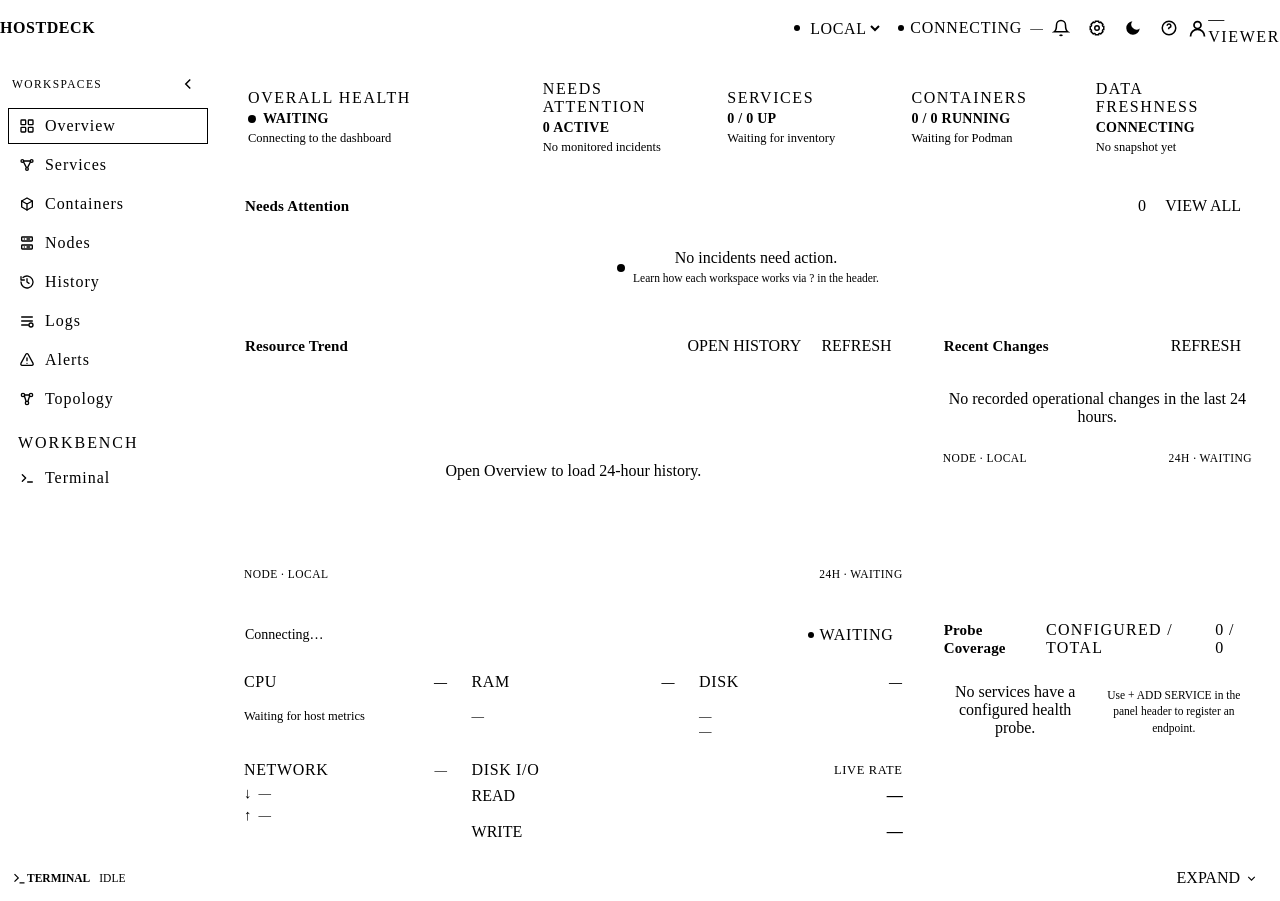
==== static/index.html @ 68402b02 "fix(ui): container state colors, font shorthand, dead BELL button Impeccable critique pass (dual-age" ====
<!doctype html>
<html lang="en">
<head>
  <meta charset="utf-8">
  <meta name="viewport" content="width=device-width, initial-scale=1">
  <meta name="color-scheme" content="light dark">
  <meta name="theme-color" content="#101010">
  <meta name="description" content="Private Tailscale operations console for host metrics, services, containers, and container terminals.">
  <title>HostDeck · Homelab</title>
  <script>
    (() => {
      try {
        const saved = localStorage.getItem("homelab.theme");
        const media = window.matchMedia?.("(prefers-color-scheme: dark)");
        const dark = saved === "dark" || (saved !== "light" && (media?.matches ?? true));
        document.documentElement.classList.add(dark ? "theme-dark" : "theme-light");
        document.querySelector('meta[name="theme-color"]')?.setAttribute("content", dark ? "#101010" : "#f6f5f3");
      } catch { document.documentElement.classList.add("theme-dark"); }
    })();
  </script>
  <link rel="manifest" href="./manifest.webmanifest">
  <link rel="icon" href="./icons/icon-192.svg" type="image/svg+xml">
  <link rel="stylesheet" href="./lib/xterm.css">
  <link rel="stylesheet" href="./css/tokens.css">
  <link rel="stylesheet" href="./css/style.css">
</head>
<body class="viewer">
  <a class="skip-link" href="#dashboard">Skip to dashboard</a>
  <noscript><div class="noscript-banner">This dashboard requires JavaScript.</div></noscript>

  <header class="app-header" role="banner">
    <button id="sidebar-open" class="icon-button sidebar-open" type="button" aria-label="Open workspace navigation" aria-controls="workspace-sidebar" aria-expanded="false" title="Open navigation">
      <svg viewBox="0 0 24 24" fill="none" stroke="currentColor" stroke-width="2" aria-hidden="true"><path d="M4 6h16M4 12h16M4 18h16"/></svg>
    </button>
    <a class="brand" href="./" aria-label="HostDeck home">
      <span class="brand-name">HOSTDECK</span>
    </a>
    <div class="header-status" aria-label="Current dashboard session">
      <span id="demo-badge" class="badge badge-demo" hidden>DEMO</span>
      <label class="node-switcher" title="Select monitoring node">
        <span class="visually-hidden">Monitoring node</span>
        <span class="node-switcher-dot status-dot" aria-hidden="true"></span>
        <select id="node-selector" aria-label="Monitoring node">
          <option value="local">LOCAL</option>
        </select>
      </label>
      <span id="freshness" class="connection-chip" data-state="connecting" aria-label="Metrics stream: connecting">
        <span class="status-dot" aria-hidden="true"></span>
        <span id="freshness-text">CONNECTING</span>
      </span>
      <span id="snapshot-partial" class="connection-chip" data-state="partial" aria-label="Partial metrics snapshot" hidden>PARTIAL</span>
      <span id="header-hostname" class="header-hostname mono" title="Server hostname">—</span>
      <button id="alerts-jump" class="icon-button" type="button" title="Open alert center" aria-label="Open alert center">
        <svg viewBox="0 0 24 24" fill="none" stroke="currentColor" stroke-width="2" aria-hidden="true"><path d="M18 8a6 6 0 0 0-12 0c0 7-3 9-3 9h18s-3-2-3-9"/><path d="M13.73 21a2 2 0 0 1-3.46 0"/></svg>
      </button>
      <button id="nodes-open" class="icon-button admin-only" type="button" title="Manage monitoring nodes" aria-label="Manage monitoring nodes">
        <svg viewBox="0 0 24 24" fill="none" stroke="currentColor" stroke-width="2" aria-hidden="true"><rect x="3" y="4" width="18" height="6" rx="2"/><rect x="3" y="14" width="18" height="6" rx="2"/><path d="M7 7h.01M7 17h.01M11 7h7M11 17h7"/></svg>
      </button>
      <button id="settings-open" class="icon-button" type="button" title="Dashboard settings" aria-label="Open dashboard settings">
        <svg viewBox="0 0 24 24" fill="none" stroke="currentColor" stroke-width="2" aria-hidden="true"><circle cx="12" cy="12" r="3"/><path d="M19.4 15a1.7 1.7 0 0 0 .34 1.88l.06.06-2.83 2.83-.06-.06a1.7 1.7 0 0 0-1.88-.34 1.7 1.7 0 0 0-1.03 1.56V21h-4v-.08a1.7 1.7 0 0 0-1.03-1.56 1.7 1.7 0 0 0-1.88.34l-.06.06-2.83-2.83.06-.06A1.7 1.7 0 0 0 4.6 15 1.7 1.7 0 0 0 3.08 14H3v-4h.08A1.7 1.7 0 0 0 4.6 9a1.7 1.7 0 0 0-.34-1.88l-.06-.06 2.83-2.83.06.06A1.7 1.7 0 0 0 8.97 4.6 1.7 1.7 0 0 0 10 3.08V3h4v.08a1.7 1.7 0 0 0 1.03 1.56 1.7 1.7 0 0 0 1.88-.34l.06-.06 2.83 2.83-.06.06A1.7 1.7 0 0 0 19.4 9 1.7 1.7 0 0 0 20.92 10H21v4h-.08A1.7 1.7 0 0 0 19.4 15Z"/></svg>
      </button>
      <button id="theme-toggle" class="icon-button" type="button" title="Switch to light theme" aria-label="Switch to light theme" aria-pressed="false">
        <svg class="theme-icon theme-icon-sun" viewBox="0 0 24 24" fill="none" stroke="currentColor" stroke-width="2" stroke-linecap="round" aria-hidden="true"><circle cx="12" cy="12" r="4"/><path d="M12 2v2M12 20v2M4.93 4.93l1.41 1.41M17.66 17.66l1.41 1.41M2 12h2M20 12h2M6.34 17.66l-1.41 1.41M19.07 4.93l-1.41 1.41"/></svg>
        <svg class="theme-icon theme-icon-moon" viewBox="0 0 24 24" fill="currentColor" aria-hidden="true"><path d="M21 12.8A9 9 0 1 1 11.2 3 7 7 0 0 0 21 12.8Z"/></svg>
      </button>
      <button id="help-open" class="icon-button" type="button" title="How to use HostDeck" aria-label="How to use HostDeck" aria-haspopup="dialog" aria-controls="help-dialog">
        <svg viewBox="0 0 24 24" fill="none" stroke="currentColor" stroke-width="2" aria-hidden="true"><circle cx="12" cy="12" r="9"/><path d="M9.5 9a2.5 2.5 0 1 1 3.4 2.4c-.6.25-1.4.6-1.4 1.6v.5"/><path d="M12 17h.01"/></svg>
      </button>
      <div id="session-identity" class="user-chip" role="group" aria-label="Authenticated Tailscale user" title="Authenticated Tailscale user">
        <svg viewBox="0 0 24 24" fill="none" stroke="currentColor" stroke-width="2" aria-hidden="true"><circle cx="12" cy="8" r="4"/><path d="M4 21a8 8 0 0 1 16 0"/></svg>
        <span class="user-copy"><span id="session-user">—</span><span id="session-role">VIEWER</span></span>
      </div>
    </div>
  </header>

  <div id="offline-banner" class="offline-banner" hidden>
    <span class="pulse-dot" aria-hidden="true"></span>
    <span id="offline-message">Reconnecting to the metrics stream…</span>
  </div>

  <div class="app-shell">
    <div id="sidebar-backdrop" class="sidebar-backdrop" aria-hidden="true" hidden></div>
    <aside id="workspace-sidebar" class="workspace-sidebar" aria-label="Dashboard workspaces" aria-hidden="true" inert>
      <div class="sidebar-brand-row">
        <span class="sidebar-title mono">WORKSPACES</span>
        <button id="sidebar-collapse" class="sidebar-collapse" type="button" aria-label="Collapse sidebar" aria-pressed="false" title="Collapse sidebar">
          <svg viewBox="0 0 24 24" fill="none" stroke="currentColor" stroke-width="2" aria-hidden="true"><path d="m15 18-6-6 6-6"/></svg>
          <span class="visually-hidden">Collapse sidebar</span>
        </button>
      </div>
      <nav class="workspace-nav" aria-label="Primary navigation">
        <button class="workspace-nav-item is-active" type="button" data-workspace="overview" aria-current="page" aria-label="Overview workspace" title="Overview">
          <svg viewBox="0 0 24 24" fill="none" stroke="currentColor" stroke-width="2" stroke-linecap="round" stroke-linejoin="round" aria-hidden="true"><rect x="3" y="3" width="7" height="7" rx="1"/><rect x="14" y="3" width="7" height="7" rx="1"/><rect x="3" y="14" width="7" height="7" rx="1"/><rect x="14" y="14" width="7" height="7" rx="1"/></svg><span class="sidebar-label">Overview</span>
        </button>
        <button class="workspace-nav-item" type="button" data-workspace="services" aria-current="false" aria-label="Services workspace" title="Services">
          <svg viewBox="0 0 24 24" fill="none" stroke="currentColor" stroke-width="2" stroke-linecap="round" stroke-linejoin="round" aria-hidden="true"><circle cx="5" cy="6" r="2"/><circle cx="19" cy="6" r="2"/><circle cx="12" cy="18" r="2"/><path d="m6.7 7.1 4.1 8.1M17.3 7.1l-4.1 8.1M7 6h10"/></svg><span class="sidebar-label">Services</span>
        </button>
        <button class="workspace-nav-item" type="button" data-workspace="containers" aria-current="false" aria-label="Containers workspace" title="Containers">
          <svg viewBox="0 0 24 24" fill="none" stroke="currentColor" stroke-width="2" stroke-linecap="round" stroke-linejoin="round" aria-hidden="true"><path d="m12 3 8 4.5v9L12 21l-8-4.5v-9L12 3Z"/><path d="m4 7.5 8 4.5 8-4.5M12 12v9"/></svg><span class="sidebar-label">Containers</span>
        </button>
        <button class="workspace-nav-item" type="button" data-workspace="nodes" aria-current="false" aria-label="Nodes workspace" title="Nodes">
          <svg viewBox="0 0 24 24" fill="none" stroke="currentColor" stroke-width="2" stroke-linecap="round" stroke-linejoin="round" aria-hidden="true"><rect x="4" y="3" width="16" height="6" rx="1"/><rect x="4" y="15" width="16" height="6" rx="1"/><path d="M8 6h.01M8 18h.01M12 6h4M12 18h4"/></svg><span class="sidebar-label">Nodes</span>
        </button>
        <button class="workspace-nav-item" type="button" data-workspace="history" aria-current="false" aria-label="History workspace" title="History">
          <svg viewBox="0 0 24 24" fill="none" stroke="currentColor" stroke-width="2" stroke-linecap="round" stroke-linejoin="round" aria-hidden="true"><path d="M3 12a9 9 0 1 0 3-6.7"/><path d="M3 4v5h5M12 7v5l3 2"/></svg><span class="sidebar-label">History</span>
        </button>
        <button class="workspace-nav-item" type="button" data-workspace="logs" aria-current="false" aria-label="Logs workspace" title="Logs">
          <svg viewBox="0 0 24 24" fill="none" stroke="currentColor" stroke-width="2" stroke-linecap="round" stroke-linejoin="round" aria-hidden="true"><path d="M4 6h16M4 12h16M4 18h10"/><circle cx="18" cy="18" r="3"/></svg><span class="sidebar-label">Logs</span>
        </button>
        <button class="workspace-nav-item" type="button" data-workspace="alerts" aria-current="false" aria-label="Alerts workspace" title="Alerts">
          <svg viewBox="0 0 24 24" fill="none" stroke="currentColor" stroke-width="2" stroke-linecap="round" stroke-linejoin="round" aria-hidden="true"><path d="M10.3 3.4 2.9 17a2 2 0 0 0 1.8 3h14.6a2 2 0 0 0 1.8-3L13.7 3.4a2 2 0 0 0-3.4 0Z"/><path d="M12 9v4M12 17h.01"/></svg><span class="sidebar-label">Alerts</span>
        </button>
        <button class="workspace-nav-item" type="button" data-workspace="topology" aria-current="false" aria-label="Service topology workspace" title="Topology">
          <svg viewBox="0 0 24 24" fill="none" stroke="currentColor" stroke-width="2" stroke-linecap="round" stroke-linejoin="round" aria-hidden="true"><circle cx="6" cy="6" r="2.5"/><circle cx="18" cy="6" r="2.5"/><circle cx="12" cy="18" r="2.5"/><path d="m8.1 7.4 2.5 8M15.9 7.4l-2.5 8M8.5 6h7"/></svg><span class="sidebar-label">Topology</span>
        </button>
        <p class="sidebar-group-label">WORKBENCH</p>
        <button class="workspace-nav-item" type="button" data-sidebar-action="terminal" aria-label="Open terminal workbench" title="Terminal">
          <svg viewBox="0 0 24 24" fill="none" stroke="currentColor" stroke-width="2" stroke-linecap="round" stroke-linejoin="round" aria-hidden="true"><polyline points="5 7 10 12 5 17"/><line x1="13" y1="18" x2="20" y2="18"/></svg><span class="sidebar-label">Terminal</span>
        </button>
      </nav>
    </aside>
    <main id="dashboard" class="dashboard-grid" tabindex="-1">
      <section id="workspace-overview" class="dashboard-workspace workspace-overview" data-workspace-panel="overview" aria-labelledby="overview-title">
      <section id="health-overview" class="panel health-overview" aria-labelledby="overview-title" data-workspace-focus tabindex="-1">
        <h1 id="overview-title" class="visually-hidden" tabindex="-1">HostDeck health overview</h1>
        <div class="health-cell health-cell-primary">
          <span class="health-label">OVERALL HEALTH</span>
          <strong id="overview-health" class="health-value" data-state="waiting"><span class="status-dot" aria-hidden="true"></span>WAITING</strong>
          <span id="overview-health-detail" class="health-detail">Connecting to the dashboard</span>
        </div>
        <button id="overview-attention-kpi" class="health-cell health-cell-action" type="button" aria-label="Open active alerts">
          <span class="health-label">NEEDS ATTENTION</span>
          <strong id="overview-attention-total" class="health-value mono">0 ACTIVE</strong>
          <span id="overview-attention-detail" class="health-detail">No monitored incidents</span>
        </button>
        <button id="overview-services-kpi" class="health-cell health-cell-action" type="button" aria-label="Open services inventory">
          <span class="health-label">SERVICES</span>
          <strong id="overview-services" class="health-value mono">0 / 0 UP</strong>
          <span id="overview-services-detail" class="health-detail">Waiting for inventory</span>
        </button>
        <button id="overview-containers-kpi" class="health-cell health-cell-action" type="button" aria-label="Open containers inventory">
          <span class="health-label">CONTAINERS</span>
          <strong id="overview-containers" class="health-value mono">0 / 0 RUNNING</strong>
          <span id="overview-containers-detail" class="health-detail">Waiting for Podman</span>
        </button>
        <div class="health-cell">
          <span class="health-label">DATA FRESHNESS</span>
          <strong id="overview-connection" class="health-value mono" data-state="connecting">CONNECTING</strong>
          <span id="overview-updated" class="health-detail mono">No snapshot yet</span>
        </div>
      </section>

      <div class="overview-layout" aria-label="Overview widgets">
        <section id="overview-attention" class="panel overview-widget overview-attention" data-widget-size="full" data-overview-widget="overview-attention" aria-labelledby="overview-attention-title">
          <header class="panel-header compact">
            <div>
              <h2 id="overview-attention-title">Needs Attention</h2>
            </div>
            <div class="panel-actions">
              <span id="overview-attention-count" class="count-badge mono">0</span>
              <button id="overview-alerts-open" class="text-button" type="button">VIEW ALL</button>
            </div>
          </header>
          <div id="overview-attention-list" class="overview-action-list" aria-label="Items requiring attention"></div>
          <div id="overview-attention-empty" class="overview-empty-state">
            <span class="status-dot" aria-hidden="true"></span>
            <span>No incidents need action.<span class="empty-hint">Learn how each workspace works via ? in the header.</span></span>
          </div>
        </section>

        <section id="overview-trend" class="panel overview-widget overview-trend" data-widget-size="medium" data-overview-widget="overview-trend" aria-labelledby="overview-trend-title">
          <header class="panel-header compact">
            <div>
              <h2 id="overview-trend-title">Resource Trend</h2>
            </div>
            <div class="panel-actions">
              <button id="overview-trend-open" class="text-button" type="button">OPEN HISTORY</button>
              <button id="overview-trend-refresh" class="text-button" type="button">REFRESH</button>
            </div>
          </header>
          <div id="overview-trend-chart-wrap" class="overview-trend-chart-wrap" aria-busy="false">
            <canvas id="overview-trend-chart" width="640" height="190" aria-label="24-hour CPU, memory, and disk utilization trend"></canvas>
            <div id="overview-trend-status" class="overview-trend-status" role="status">Open Overview to load 24-hour history.</div>
          </div>
          <footer class="overview-trend-footer mono">
            <span id="overview-trend-node">NODE · LOCAL</span>
            <span id="overview-trend-resolution">24H · WAITING</span>
          </footer>
        </section>

        <section id="overview-recent-changes" class="panel overview-widget overview-recent-changes" data-widget-size="small" data-overview-widget="overview-recent-changes" aria-labelledby="overview-recent-changes-title">
          <header class="panel-header compact">
            <div>
              <h2 id="overview-recent-changes-title">Recent Changes</h2>
            </div>
            <div class="panel-actions">
              <button id="overview-recent-changes-refresh" class="text-button" type="button">REFRESH</button>
            </div>
          </header>
          <div id="overview-recent-changes-list" class="overview-action-list" aria-label="Recent operational changes"></div>
          <div id="overview-recent-changes-empty" class="overview-empty-state">No recorded operational changes in the last 24 hours.</div>
          <footer class="overview-trend-footer mono">
            <span id="overview-recent-changes-node">NODE · LOCAL</span>
            <span id="overview-recent-changes-status" role="status" aria-live="polite" aria-atomic="true">24H · WAITING</span>
          </footer>
        </section>
        <section id="system-card" class="panel overview-widget system-panel" data-widget-size="medium" data-overview-widget="system-card" aria-labelledby="system-title system-hostname" aria-busy="true">
          <header class="panel-header">
            <div>
              <h2 id="system-title" class="visually-hidden">System health and metrics</h2>
              <div id="system-hostname" class="node-name mono">Connecting…</div>
            </div>
            <div class="panel-actions">
              <span id="system-status" class="badge badge-muted"><span class="status-dot" aria-hidden="true"></span>WAITING</span>
            </div>
          </header>

          <div class="metric-block">
            <div class="metric-heading"><span>CPU</span><strong id="cpu-percent" class="mono">—</strong></div>
            <div id="cpu-progress" class="progress" role="progressbar" aria-label="CPU usage" aria-valuemin="0" aria-valuemax="100" aria-valuenow="0"><span class="progress-fill"></span></div>
            <div id="cpu-detail" class="metric-detail mono">Waiting for host metrics</div>
            <canvas id="cpu-chart" class="sparkline" width="240" height="36" aria-label="CPU usage history"></canvas>
          </div>

          <div class="metric-block">
            <div class="metric-heading"><span>RAM</span><strong id="ram-percent" class="mono">—</strong></div>
            <div id="ram-progress" class="progress" role="progressbar" aria-label="Memory usage" aria-valuemin="0" aria-valuemax="100" aria-valuenow="0"><span class="progress-fill"></span></div>
            <div id="ram-detail" class="metric-detail mono">—</div>
            <canvas id="ram-chart" class="sparkline" width="240" height="36" aria-label="Memory usage history"></canvas>
          </div>

          <div class="metric-block">
            <div class="metric-heading"><span>DISK</span><strong id="disk-percent" class="mono">—</strong></div>
            <div id="disk-progress" class="progress" role="progressbar" aria-label="Root disk usage" aria-valuemin="0" aria-valuemax="100" aria-valuenow="0"><span class="progress-fill"></span></div>
            <div id="disk-detail" class="metric-detail mono">—</div>
            <div id="disk-device" class="metric-caption mono">—</div>
            <div id="disk-warning" class="warning-text" hidden>Low disk space!</div>
          </div>

          <div class="network-block">
            <div class="metric-heading"><span>NETWORK</span><span id="network-interface" class="metric-caption mono">—</span></div>
            <div class="network-values mono">
              <span><b class="arrow arrow-down">↓</b><span id="network-down">—</span></span>
              <span><b class="arrow arrow-up">↑</b><span id="network-up">—</span></span>
            </div>
          </div>

          <div class="disk-io-block">
            <div class="metric-heading"><span>DISK I/O</span><span class="metric-caption mono">LIVE RATE</span></div>
            <div class="io-row">
              <div><span>READ</span><strong id="io-read" class="mono">—</strong></div>
              <div id="io-read-progress" class="progress progress-thin" role="progressbar" aria-label="Disk read activity" aria-valuemin="0" aria-valuemax="100" aria-valuenow="0"><span class="progress-fill"></span></div>
            </div>
            <div class="io-row">
              <div><span>WRITE</span><strong id="io-write" class="mono">—</strong></div>
              <div id="io-write-progress" class="progress progress-thin progress-yellow" role="progressbar" aria-label="Disk write activity" aria-valuemin="0" aria-valuemax="100" aria-valuenow="0"><span class="progress-fill"></span></div>
            </div>
          </div>

          <footer class="system-footer mono">
            <div><span>UPTIME</span><strong id="uptime">—</strong></div>
            <div><span>PROCS</span><strong id="processes">—</strong></div>
            <div><span>LOAD</span><strong id="load-average">—</strong></div>
          </footer>
        </section>

        <section id="overview-service-pulse" class="panel overview-widget overview-service-pulse" data-widget-size="small" data-overview-widget="overview-service-pulse" aria-labelledby="overview-service-pulse-title">
          <header class="panel-header compact">
            <div>
              <h2 id="overview-service-pulse-title">Probe Coverage</h2>
            </div>
            <div class="panel-actions">
              <span class="panel-context mono">CONFIGURED / TOTAL</span>
              <span id="overview-service-pulse-count" class="count-badge mono">0 / 0</span>
            </div>
          </header>
          <div id="overview-service-pulse-list" class="overview-action-list"></div>
          <div id="overview-service-pulse-empty" class="overview-empty-state">No services have a configured health probe.<span class="empty-hint">Use + ADD SERVICE in the panel header to register an endpoint.</span></div>
        </section>

        <section id="overview-quick-launchpad" class="panel overview-widget overview-content-widget overview-quick-launchpad" data-widget-size="full" data-overview-widget="overview-quick-launchpad" aria-labelledby="overview-quick-launchpad-title" hidden>
          <header class="panel-header compact"><div><span class="panel-context mono">SHORTCUTS</span><h2 id="overview-quick-launchpad-title">Quick Launchpad</h2></div><div class="panel-actions"><span id="overview-launchpad-count" class="count-badge mono">0</span></div></header>
          <div id="overview-launchpad-list" class="launchpad-list" aria-label="Saved dashboard bookmarks"></div>
          <div id="overview-launchpad-empty" class="overview-empty-state">No launchpad links configured.</div>
        </section>

        <section id="overview-service-groups" class="panel overview-widget overview-content-widget overview-service-groups" data-widget-size="medium" data-overview-widget="overview-service-groups" aria-labelledby="overview-service-groups-title" hidden>
          <header class="panel-header compact"><div><span class="panel-context mono">INVENTORY</span><h2 id="overview-service-groups-title">Service Groups</h2></div><span id="overview-service-groups-count" class="count-badge mono">0</span></header>
          <div id="overview-service-groups-list" class="service-groups-list"></div>
          <div id="overview-service-groups-empty" class="overview-empty-state">No service groups available.</div>
        </section>

        <section id="overview-top-containers" class="panel overview-widget overview-content-widget overview-top-containers" data-widget-size="medium" data-overview-widget="overview-top-containers" aria-labelledby="overview-top-containers-title" hidden>
          <header class="panel-header compact"><div><span class="panel-context mono">RUNTIME</span><h2 id="overview-top-containers-title">Top Containers</h2></div><div id="overview-top-containers-sort" class="segmented-control" role="group" aria-label="Container ranking"><button type="button" data-container-rank="cpu" aria-pressed="true">CPU</button><button type="button" data-container-rank="ram" aria-pressed="false">RAM</button><button type="button" data-container-rank="issues" aria-pressed="false">ISSUES</button></div></header>
          <div id="overview-top-containers-list" class="top-containers-list"></div>
          <div id="overview-top-containers-empty" class="overview-empty-state">No containers reported.<span class="empty-hint">The node agent on the host reports them automatically; check that it is running.</span></div>
        </section>

        <section id="overview-storage-pools" class="panel overview-widget overview-content-widget overview-storage-pools" data-widget-size="small" data-overview-widget="overview-storage-pools" aria-labelledby="overview-storage-pools-title" hidden>
          <header class="panel-header compact"><div><span class="panel-context mono">CAPACITY</span><h2 id="overview-storage-pools-title">Storage Pools</h2></div><span id="overview-storage-smart-status" class="panel-context mono" role="status" aria-live="polite">SMART UNAVAILABLE</span></header>
          <div id="overview-storage-pools-list" class="storage-pools-list"></div>
          <div id="overview-storage-pools-empty" class="overview-empty-state">No disk data in the latest snapshot.</div>
        </section>

        <section id="overview-operator-notes" class="panel overview-widget overview-content-widget overview-operator-notes" data-widget-size="small" data-overview-widget="overview-operator-notes" aria-labelledby="overview-operator-notes-title" hidden>
          <header class="panel-header compact"><div><span class="panel-context mono">HANDOFF</span><h2 id="overview-operator-notes-title">Operator Notes</h2></div><span id="overview-note-status" class="panel-context mono" role="status" aria-live="polite">NOT LOADED</span></header>
          <label class="operator-note-field"><span class="visually-hidden">Shared operator note</span><textarea id="overview-operator-note-input" maxlength="4096" rows="5" placeholder="No note recorded."></textarea></label>
          <footer class="overview-trend-footer mono"><span id="overview-note-updated">SHARED NOTE</span><span id="overview-note-permission">READ ONLY</span></footer>
        </section>
      </div>
      </section>

      <section id="workspace-history" class="dashboard-workspace workspace-history" data-workspace-panel="history" aria-labelledby="history-title" hidden>
      <section id="history-panel" class="panel history-panel" aria-labelledby="history-title">
        <header class="panel-header compact">
          <div class="title-with-icon">
            <svg viewBox="0 0 24 24" fill="none" stroke="currentColor" stroke-width="2" aria-hidden="true"><path d="M3 3v18h18"/><path d="m7 15 4-4 3 3 5-7"/></svg>
            <div><h2 id="history-title" tabindex="-1">System History</h2></div>
          </div>
          <div class="history-toolbar">
            <div class="history-kind-controls" role="group" aria-label="History resource type">
              <button class="range-button is-active" type="button" data-history-kind="system" aria-pressed="true">SYSTEM</button>
              <button class="range-button" type="button" data-history-kind="container" aria-pressed="false">CONTAINER</button>
              <button class="range-button" type="button" data-history-kind="service" aria-pressed="false">SERVICE</button>
            </div>
            <label id="history-resource-picker" class="history-resource-picker" hidden>
              <span class="visually-hidden">History resource</span>
              <select id="history-resource" aria-label="History resource"></select>
            </label>
            <div class="history-controls" role="group" aria-label="History range">
              <button class="range-button" type="button" data-history-range="1h">1H</button>
              <button class="range-button" type="button" data-history-range="6h">6H</button>
              <button class="range-button is-active" type="button" data-history-range="24h" aria-pressed="true">24H</button>
              <button class="range-button" type="button" data-history-range="7d">7D</button>
              <button class="range-button" type="button" data-history-range="30d">30D</button>
              <button class="range-button" type="button" data-history-range="90d">90D</button>
            </div>
            <button id="history-export" class="text-button" type="button" disabled>EXPORT CSV</button>
          </div>
        </header>
        <div class="history-body">
          <div id="history-chart-wrap" class="history-chart-wrap" aria-busy="true">
            <canvas id="history-chart" width="1200" height="180" aria-label="Historical resource utilization"></canvas>
            <div id="history-empty" class="history-overlay" role="status">Loading metric history…</div>
          </div>
          <footer class="history-footer mono">
            <span id="history-node">NODE · LOCAL</span>
            <span id="history-resource-summary">RESOURCE · SYSTEM</span>
            <span id="history-resolution">RESOLUTION · AUTO</span>
            <span id="history-quota" class="history-quota">STORAGE · CHECKING</span>
            <button id="history-refresh" class="text-button" type="button">REFRESH</button>
          </footer>
          <section id="history-timeline" class="history-timeline" aria-labelledby="history-timeline-title">
            <header><h3 id="history-timeline-title">Operations Timeline</h3><span id="history-timeline-context" class="panel-context mono">24H</span></header>
            <div id="history-event-markers" class="history-event-markers" aria-label="Timeline change markers"></div>
            <div id="history-events-list" class="timeline-list" aria-live="polite"></div>
            <form id="operations-event-form" class="operations-event-form admin-only" autocomplete="off">
              <label><span>CHANGE</span><select name="type"><option value="deploy">DEPLOY</option><option value="maintenance">MAINTENANCE</option><option value="note">NOTE</option></select></label>
              <label><span>TITLE</span><input name="title" maxlength="180" required placeholder="e.g. Updated Immich"></label>
              <label><span>SUMMARY <small>(optional)</small></span><input name="summary" maxlength="600" placeholder="What changed and why?"></label>
              <button class="text-button" type="submit">RECORD CHANGE</button>
            </form>
          </section>
        </div>
      </section>
      </section>

      <section id="workspace-logs" class="dashboard-workspace workspace-logs" data-workspace-panel="logs" aria-labelledby="logs-title" hidden>
        <section id="logs-panel" class="panel logs-panel" aria-labelledby="logs-title" aria-busy="false" data-workspace-focus tabindex="-1">
          <header class="panel-header compact">
            <div>
              <span class="eyebrow mono">LOCAL RETAINED LOGS</span>
              <h2 id="logs-title" tabindex="-1">Logs</h2>
            </div>
            <div class="panel-actions"><span id="logs-status" class="badge badge-muted" data-state="muted">CHECKING</span></div>
          </header>
          <div class="logs-toolbar">
            <div class="history-controls" role="group" aria-label="Logs range">
              <button class="range-button" type="button" data-logs-range="15m" aria-pressed="false">15M</button>
              <button class="range-button is-active" type="button" data-logs-range="1h" aria-pressed="true">1H</button>
              <button class="range-button" type="button" data-logs-range="6h" aria-pressed="false">6H</button>
              <button class="range-button" type="button" data-logs-range="24h" aria-pressed="false">24H</button>
              <button class="range-button" type="button" data-logs-range="7d" aria-pressed="false">7D</button>
            </div>
            <label><span class="visually-hidden">Service</span><select id="logs-service" aria-label="Filter logs by service"><option value="">All services</option></select></label>
            <label><span class="visually-hidden">Container</span><select id="logs-container" aria-label="Filter logs by container"><option value="">All containers</option></select></label>
            <label><span class="visually-hidden">Log level</span><select id="logs-level" aria-label="Filter logs by level"><option value="">All levels</option><option value="debug">Debug</option><option value="info">Info</option><option value="warn">Warn</option><option value="error">Error</option></select></label>
            <div class="logs-search">
              <label for="logs-search" class="visually-hidden">Search log text</label>
              <kbd class="search-shortcut" aria-hidden="true">/</kbd>
              <input id="logs-search" data-workspace-filter type="search" maxlength="160" placeholder="Search text; press Enter" autocomplete="off">
              <button id="logs-regex-toggle" class="logs-regex-toggle" type="button" aria-label="Use regular expression search" aria-pressed="false" title="Use Regular Expression (.*)">.*</button>
            </div>
            <span id="logs-match-status" class="logs-match-status mono" role="status" aria-live="polite">NO SEARCH</span>
            <button id="logs-refresh" class="text-button" type="button">REFRESH</button>
          </div>
          <p class="logs-note">Searches retained logs from the local node. Use the container terminal for a live Podman stream.</p>
          <div id="logs-list" class="historical-logs-list" aria-live="polite"></div>
          <p id="logs-empty" class="logs-empty" role="status">Select a range to query retained logs.</p>
          <footer class="logs-footer mono"><span id="logs-context">1H · LOCAL</span><span>MAX 200 ENTRIES · 7D RETENTION</span></footer>
        </section>
      </section>

      <section id="workspace-alerts" class="dashboard-workspace workspace-alerts" data-workspace-panel="alerts" aria-labelledby="alerts-title" hidden>
      <section id="alerts-card" class="panel alerts-panel dashboard-alerts" aria-labelledby="alerts-title">
        <header class="panel-header compact">
          <div class="title-with-icon">
            <svg viewBox="0 0 24 24" fill="none" stroke="currentColor" stroke-width="2" aria-hidden="true"><path d="M12 22s8-4 8-10V5l-8-3-8 3v7c0 6 8 10 8 10Z"/></svg>
            <div><h2 id="alerts-title" tabindex="-1">System Alerts</h2></div>
          </div>
          <div class="panel-actions"><span id="alerts-partial" class="badge badge-degraded" hidden>PARTIAL</span><span id="alerts-count" class="count-badge mono">0</span></div>
        </header>
          <div id="alerts-list" class="alerts-list"></div>
          <div id="alerts-empty" class="empty-state">
            <strong>All clear</strong>
            <span>No active warning or critical alerts.</span>
        </div>
      </section>
      </section>

      <section id="workspace-services" class="dashboard-workspace workspace-services" data-workspace-panel="services" aria-labelledby="services-title" hidden>
      <section class="column column-center" aria-label="Services">
        <section class="panel services-panel" aria-labelledby="services-title">
          <header class="panel-header">
            <div>
              <h2 id="services-title" tabindex="-1">Active Services</h2>
            </div>
            <div class="panel-actions">
              <span id="services-stale" class="badge badge-degraded" hidden>⚠ STALE</span>
              <span id="services-count" class="count-badge mono">0</span>
              <button id="services-filter-toggle" class="text-button inventory-filter-toggle" type="button" aria-controls="services-filter-bar" aria-expanded="false">FILTERS</button>
              <button id="focus-add-service" class="button button-ghost button-small admin-only" type="button">+ ADD SERVICE</button>
            </div>
          </header>
          <div id="services-filter-bar" class="inventory-filter-bar" role="group" aria-label="Filter services" data-collapsed="true">
            <label class="visually-hidden" for="services-filter-input">Filter services by name, endpoint, or status</label>
            <div class="inventory-filter-input-wrap">
              <input id="services-filter-input" class="inventory-filter-input mono" data-workspace-filter type="search" placeholder="FILTER NAME OR ENDPOINT" autocomplete="off" />
              <kbd class="search-shortcut" aria-hidden="true">/</kbd>
            </div>
            <div class="inventory-filter-controls">
              <button class="inventory-filter is-active" type="button" data-service-filter="all" aria-pressed="true">ALL</button>
              <button class="inventory-filter" type="button" data-service-filter="attention" aria-pressed="false">NEEDS ATTENTION</button>
              <button class="inventory-filter" type="button" data-service-filter="up" aria-pressed="false">UP</button>
              <button class="inventory-filter" type="button" data-service-filter="unknown" aria-pressed="false">NO PROBE</button>
            </div>
            <span id="services-filter-count" class="inventory-filter-count mono" aria-live="polite">0 / 0 SHOWN</span>
          </div>
          <div class="services-table-head mono" aria-hidden="true">
            <span>Service</span><span>Endpoint</span><span>Status</span><span>Latency</span><span>Checked</span><span></span>
          </div>
          <div id="services-grid" class="services-grid" role="list" aria-busy="true">
            <div class="service-card skeleton-card" aria-hidden="true"></div>
            <div class="service-card skeleton-card" aria-hidden="true"></div>
          </div>
          <div id="services-empty" class="empty-state" hidden>
            <strong>No services configured</strong>
            <span>Use Add Service to register your first endpoint.</span>
          </div>
        </section>
        <section id="slo-panel" class="panel slo-panel" aria-labelledby="slo-title">
          <header class="panel-header compact">
            <div><h2 id="slo-title">Service Objectives</h2><span class="panel-context mono">Local probes · unknown excluded</span></div>
            <div class="panel-actions" role="group" aria-label="SLO window"><button class="range-button" type="button" data-slo-window="7">7D</button><button class="range-button is-active" type="button" data-slo-window="30">30D</button><button class="range-button" type="button" data-slo-window="90">90D</button></div>
          </header>
          <div id="slo-list" class="slo-list" aria-busy="true"></div>
          <p id="slo-status" class="panel-status mono">Loading service objectives…</p>
        </section>
      </section>
      </section>

      <section id="workspace-containers" class="dashboard-workspace workspace-containers" data-workspace-panel="containers" aria-labelledby="containers-title" hidden>
      <aside class="column column-right" aria-label="Containers">
        <section class="panel containers-panel" aria-labelledby="containers-title">
          <header class="panel-header">
            <div>
              <h2 id="containers-title" tabindex="-1">Containers</h2>
            </div>
            <div class="panel-actions">
              <span id="containers-count" class="count-badge mono">0</span>
              <button id="containers-filter-toggle" class="text-button inventory-filter-toggle" type="button" aria-controls="containers-filter-bar" aria-expanded="false">FILTERS</button>
            </div>
          </header>
          <div id="containers-filter-bar" class="inventory-filter-bar" role="group" aria-label="Filter containers" data-collapsed="true">
            <label class="visually-hidden" for="containers-filter-input">Filter containers by name, image, or state</label>
            <div class="inventory-filter-input-wrap">
              <input id="containers-filter-input" class="inventory-filter-input mono" data-workspace-filter type="search" placeholder="FILTER NAME, IMAGE, OR STATE" autocomplete="off" />
              <kbd class="search-shortcut" aria-hidden="true">/</kbd>
            </div>
            <div class="inventory-filter-controls">
              <button class="inventory-filter is-active" type="button" data-container-filter="all" aria-pressed="true">ALL</button>
              <button class="inventory-filter" type="button" data-container-filter="attention" aria-pressed="false">NEEDS ATTENTION</button>
              <button class="inventory-filter" type="button" data-container-filter="running" aria-pressed="false">RUNNING</button>
              <button class="inventory-filter" type="button" data-container-filter="stopped" aria-pressed="false">STOPPED</button>
            </div>
            <span id="containers-filter-count" class="inventory-filter-count mono" aria-live="polite">0 / 0 SHOWN</span>
          </div>
          <div id="containers-list" class="containers-list" aria-busy="true">
            <div class="container-item skeleton-container" aria-hidden="true"></div>
            <div class="container-item skeleton-container" aria-hidden="true"></div>
          </div>
          <div id="containers-empty" class="empty-state" hidden>
            <strong>No containers running</strong>
            <span>The Podman host returned an empty inventory.</span>
          </div>
        </section>
      </aside>
      </section>

      <section id="workspace-nodes" class="dashboard-workspace workspace-nodes" data-workspace-panel="nodes" aria-labelledby="nodes-workspace-title" hidden>
        <section class="panel nodes-workspace-panel" aria-labelledby="nodes-workspace-title" data-workspace-focus tabindex="-1">
          <header class="panel-header"><div><h2 id="nodes-workspace-title" tabindex="-1">Monitoring Nodes</h2></div><button id="nodes-workspace-refresh" class="text-button" type="button">REFRESH</button></header>
          <div id="nodes-workspace-grid" class="nodes-workspace-grid" aria-busy="true"></div>
          <p id="nodes-workspace-status" class="panel-status mono">Loading node inventory…</p>
        </section>
        <section class="panel checks-panel" aria-labelledby="checks-title">
          <header class="panel-header compact"><div><h2 id="checks-title">TLS &amp; Backups</h2><span class="panel-context mono">TLS: dashboard · backups: selected node</span></div></header>
          <div id="checks-list" class="checks-list" aria-busy="true"></div>
          <p id="checks-status" class="panel-status mono">Loading certificate and backup checks…</p>
        </section>
      </section>

      <section id="workspace-topology" class="dashboard-workspace workspace-topology" data-workspace-panel="topology" aria-labelledby="topology-title" hidden>
        <section class="panel topology-panel" aria-labelledby="topology-title" data-workspace-focus tabindex="-1">
          <header class="panel-header">
            <div><h2 id="topology-title" tabindex="-1">Service Topology</h2></div>
            <div class="panel-actions topology-actions">
              <span id="topology-count" class="count-badge mono">0</span>
              <button id="topology-arrange-toggle" class="text-button" type="button" aria-pressed="false">ARRANGE</button>
              <button id="topology-zoom-out" class="icon-button" type="button" aria-label="Zoom topology out" title="Zoom out">−</button>
              <span id="topology-zoom-level" class="panel-context mono">100%</span>
              <button id="topology-zoom-in" class="icon-button" type="button" aria-label="Zoom topology in" title="Zoom in">+</button>
              <button id="topology-reset-layout" class="text-button" type="button">RESET</button>
            </div>
          </header>
          <p class="topology-hint">Arrows run from the dependent service to the service it needs. Relationships are curated; no traffic is inferred.</p>
          <p id="topology-scroll-hint" class="topology-scroll-hint">Scroll horizontally to inspect the map.</p>
          <div id="topology-canvas" class="topology-canvas" role="region" aria-label="Manual service dependency topology" aria-describedby="topology-scroll-hint"></div>
          <div id="topology-edge-list" class="topology-edge-list" aria-label="Curated dependency relationships" hidden></div>
          <form id="topology-form" class="topology-form admin-only" autocomplete="off">
            <label><span>DEPENDENT</span><select id="topology-dependent" required></select></label>
            <label><span>DEPENDS ON</span><select id="topology-dependency" required></select></label>
            <label><span>LABEL <small>(optional)</small></span><input id="topology-label" maxlength="160"></label>
            <button class="button button-primary" type="submit">ADD EDGE</button>
          </form>
          <p id="topology-status" class="panel-status mono">Loading topology…</p>
        </section>
      </section>
    </main>

    <section id="terminal-panel" class="terminal-panel is-collapsed terminal-state-idle" aria-labelledby="terminal-title">
      <div id="terminal-resize" class="terminal-resize" role="separator" aria-label="Resize terminal" aria-orientation="horizontal" tabindex="0"></div>
      <header class="terminal-toolbar">
        <div class="terminal-heading">
          <svg viewBox="0 0 24 24" fill="none" stroke="currentColor" stroke-width="2" aria-hidden="true"><polyline points="4 17 10 11 4 5"/><line x1="12" y1="19" x2="20" y2="19"/></svg>
          <span id="terminal-title" class="mono">TERMINAL</span>
          <span id="terminal-session-label" class="terminal-session mono">IDLE</span>
        </div>
        <div class="terminal-tools">
          <button id="terminal-host-shell" class="terminal-button terminal-host-button" type="button" title="Open a Bash shell on the homelab host" hidden>HOST SHELL</button>
          <button id="terminal-clear" class="terminal-button" type="button">CLEAR</button>
          <button id="terminal-disconnect" class="terminal-button" type="button" hidden>DISCONNECT</button>
          <button id="terminal-toggle" class="terminal-button terminal-toggle" type="button" aria-expanded="false" aria-controls="terminal-body" aria-label="Expand terminal workbench" title="Expand terminal workbench"><span>EXPAND</span><svg viewBox="0 0 24 24" fill="none" stroke="currentColor" stroke-width="2" aria-hidden="true"><path d="m6 15 6-6 6 6"/></svg></button>
        </div>
      </header>
      <div id="terminal-body" class="terminal-body">
        <div id="terminal" class="terminal" aria-label="Host and container terminal"></div>
        <section id="log-viewer" class="log-viewer" aria-label="Container logs" hidden>
          <div class="log-viewer-toolbar">
            <label class="log-search">
              <span class="visually-hidden">Search container logs</span>
              <input id="log-search" type="search" placeholder="Search logs" autocomplete="off" spellcheck="false">
            </label>
            <button id="log-follow" class="log-tool-button" type="button" aria-pressed="true" title="Keep the latest log line in view">FOLLOW</button>
            <button id="log-pause" class="log-tool-button" type="button" aria-pressed="false" title="Pause log rendering">PAUSE</button>
            <button id="log-download" class="log-tool-button" type="button" title="Download the buffered logs" disabled>DOWNLOAD</button>
            <output id="log-stats" class="log-stats mono" aria-live="off">0 LINES · 0 B</output>
          </div>
          <div id="log-output" class="log-output mono" role="log" aria-label="Read-only container log output" aria-live="off" tabindex="0"></div>
        </section>
      </div>
    </section>
  </div>

  <dialog id="service-dialog" class="modal" aria-labelledby="service-dialog-title">
    <form id="service-form" class="modal-form" autocomplete="off">
      <header><div><h2 id="service-dialog-title">Add service</h2></div><button class="icon-button" type="button" data-dialog-close aria-label="Close dialog">×</button></header>
      <input name="id" type="hidden">
      <div class="form-grid">
        <label class="full"><span>NAME</span><input name="name" type="text" maxlength="40" required></label>
        <label><span>CATEGORY</span><input name="category" type="text" maxlength="40" placeholder="Uncategorized"></label>
        <label><span>TAGS <small>(comma separated)</small></span><input name="tags" type="text" maxlength="160" placeholder="ops, internal"></label>
        <label class="full"><span>DISPLAY URL OR PORT</span><input name="displayUrl" type="text" maxlength="300" placeholder="8080 or https://service.tailnet.ts.net" required></label>
        <label><span>PROBE TYPE</span><select name="probeType"><option value="none">NONE</option><option value="http">HTTP / HTTPS</option><option value="tcp">TCP</option><option value="dns">DNS</option></select></label>
        <label><span>PROBE ENDPOINT <small>(optional)</small></span><input name="probeUrl" type="text" maxlength="300" placeholder="https://service.tailnet.ts.net/health" autocapitalize="off" spellcheck="false"></label>
      </div>
      <p id="service-form-error" class="form-error" role="alert" hidden></p>
      <footer><button class="button button-ghost" type="button" data-dialog-close>CANCEL</button><button id="service-form-submit" class="button button-primary" type="submit">ADD SERVICE</button></footer>
    </form>
  </dialog>

  <dialog id="delete-dialog" class="modal modal-small" aria-labelledby="delete-dialog-title">
    <form id="delete-form" class="modal-form" method="dialog">
      <header><div><h2 id="delete-dialog-title">Delete service?</h2></div></header>
      <p>Remove <strong id="delete-service-name"></strong> from the dashboard? This does not stop its container.</p>
      <input name="id" type="hidden">
      <p id="delete-form-error" class="form-error" role="alert" hidden></p>
      <footer><button class="button button-ghost" type="button" data-dialog-close>CANCEL</button><button class="button button-danger" type="submit">DELETE</button></footer>
    </form>
  </dialog>

  <dialog id="launchpad-dialog" class="modal modal-small" aria-labelledby="launchpad-dialog-title">
    <form id="launchpad-form" class="modal-form" autocomplete="off">
      <header><div><h2 id="launchpad-dialog-title">Add launchpad link</h2></div><button class="icon-button" type="button" data-dialog-close aria-label="Close dialog">×</button></header>
      <input name="id" type="hidden">
      <div class="form-grid">
        <label class="full"><span>TITLE</span><input name="title" maxlength="80" required></label>
        <label class="full"><span>URL</span><input name="url" type="url" maxlength="400" placeholder="https://service.example" required></label>
        <label><span>ICON</span><select name="icon"><option value="link">LINK</option><option value="server">SERVER</option><option value="storage">STORAGE</option><option value="network">NETWORK</option></select></label>
        <label><span>TAG <small>(optional)</small></span><input name="tag" maxlength="16"></label>
      </div>
      <p id="launchpad-form-error" class="form-error" role="alert" hidden></p>
      <footer><button class="button button-ghost" type="button" data-dialog-close>CANCEL</button><button id="launchpad-form-submit" class="button button-primary" type="submit">ADD LINK</button></footer>
    </form>
  </dialog>

  <dialog id="host-shell-dialog" class="modal modal-small" aria-labelledby="host-shell-dialog-title" aria-describedby="host-shell-dialog-description">
    <form id="host-shell-confirm-form" class="modal-form" method="dialog">
      <header><div><h2 id="host-shell-dialog-title">Open Host Shell?</h2></div></header>
      <p id="host-shell-dialog-description">This opens an interactive <code>/bin/bash</code> session on <strong id="host-shell-target" class="mono">the homelab host</strong> as the Unix account running the host agent. The actual account is shown after connection.</p>
      <p id="host-shell-replace-warning" class="security-callout" hidden>The current terminal session will be disconnected first.</p>
      <footer>
        <button class="button button-ghost" type="submit" value="cancel" autofocus>CANCEL</button>
        <button class="button button-danger" type="submit" value="confirm">OPEN HOST SHELL</button>
      </footer>
    </form>
  </dialog>

  <dialog id="alert-center-dialog" class="modal modal-wide" aria-labelledby="alert-center-title">
    <div class="modal-form monitoring-dialog">
      <header>
        <div><h2 id="alert-center-title">Alert center</h2></div>
        <button class="icon-button" type="button" data-dialog-close aria-label="Close alert center">×</button>
      </header>
      <p id="alert-center-status" class="dialog-status mono" role="status">Loading alert state…</p>
      <div class="alert-center-grid">
        <section aria-labelledby="active-alerts-title">
          <div class="subsection-header"><h3 id="active-alerts-title">ACTIVE ALERTS</h3><span id="active-alerts-count" class="count-badge mono">0</span></div>
          <div id="active-alerts-list" class="management-list"><div class="skeleton-line"></div></div>
        </section>
        <section aria-labelledby="alert-rules-title">
          <div class="subsection-header"><h3 id="alert-rules-title">RULES</h3><button id="alert-rule-add" class="button button-ghost button-small admin-only" type="button">+ NEW RULE</button></div>
          <div id="alert-rules-list" class="management-list"><div class="skeleton-line"></div></div>
        </section>
        <section aria-labelledby="maintenance-windows-title">
          <div class="subsection-header"><h3 id="maintenance-windows-title">MAINTENANCE WINDOWS</h3><button id="maintenance-window-add" class="button button-ghost button-small admin-only" type="button">+ NEW WINDOW</button></div>
          <p class="panel-context mono">Recurring local-time periods suppress delivery only; alert state remains visible.</p>
          <div id="maintenance-windows-list" class="management-list"><div class="skeleton-line"></div></div>
        </section>
        <section aria-labelledby="alert-events-title">
          <div class="subsection-header"><h3 id="alert-events-title">RECENT EVENTS</h3></div>
          <div id="alert-events-list" class="management-list"><div class="skeleton-line"></div></div>
        </section>
        <section class="notification-section" aria-labelledby="ntfy-title">
          <div class="subsection-header"><h3 id="ntfy-title">NTFY DELIVERY</h3><button id="ntfy-test" class="button button-ghost button-small admin-only" type="button" disabled>TEST PUSH</button></div>
          <p id="ntfy-status" class="integration-status mono">Checking configuration…</p>
        </section>
        <section class="notification-section" aria-labelledby="webhook-title">
          <div class="subsection-header"><h3 id="webhook-title">WEBHOOK DELIVERY</h3><button id="webhook-test" class="button button-ghost button-small admin-only" type="button" disabled>TEST POST</button></div>
          <p id="webhook-status" class="integration-status mono">Checking configuration…</p>
        </section>
      </div>
    </div>
  </dialog>

  <dialog id="alert-rule-dialog" class="modal" aria-labelledby="alert-rule-dialog-title">
    <form id="alert-rule-form" class="modal-form" autocomplete="off">
      <header><div><h2 id="alert-rule-dialog-title">New alert rule</h2></div><button class="icon-button" type="button" data-dialog-close aria-label="Close rule editor">×</button></header>
      <input name="id" type="hidden">
      <div class="form-grid form-grid-rules">
        <label class="full"><span>RULE NAME</span><input name="name" type="text" maxlength="160" required></label>
        <label><span>RESOURCE</span><select name="resourceType" required><option value="node">Node</option><option value="host">Host</option><option value="disk">Disk</option><option value="service">Service</option><option value="container">Container</option><option value="backup">Backup</option></select></label>
        <label><span>METRIC</span><select name="metric" required></select></label>
        <label><span>NODE SELECTOR</span><input name="nodeSelector" type="text" maxlength="256" value="*" required></label>
        <label><span>RESOURCE SELECTOR</span><input name="resourceSelector" type="text" maxlength="256" value="*" required></label>
        <label><span>OPERATOR</span><select name="operator"><option value="gt">&gt;</option><option value="gte">≥</option><option value="lt">&lt;</option><option value="lte">≤</option><option value="eq">=</option><option value="neq">≠</option></select></label>
        <label><span>THRESHOLD</span><input name="threshold" type="number" step="any" required></label>
        <label><span>FOR (SECONDS)</span><input name="forSeconds" type="number" min="0" max="2592000" value="300" required></label>
        <label><span>COOLDOWN (SECONDS)</span><input name="cooldownSeconds" type="number" min="0" max="2592000" value="1800" required></label>
        <label><span>SEVERITY</span><select name="severity"><option value="warning">Warning</option><option value="critical">Critical</option><option value="info">Info</option></select></label>
        <label class="full"><span>RUNBOOK URL <small>(optional)</small></span><input name="runbookUrl" type="url" maxlength="2048" placeholder="https://wiki.example.net/runbooks/service-alert"></label>
        <label class="check-field"><input name="enabled" type="checkbox" checked><span>RULE ENABLED</span></label>
      </div>
      <p id="alert-rule-error" class="form-error" role="alert" hidden></p>
      <footer><button class="button button-ghost" type="button" data-dialog-close>CANCEL</button><button id="alert-rule-submit" class="button button-primary" type="submit">SAVE RULE</button></footer>
    </form>
  </dialog>

  <dialog id="maintenance-window-dialog" class="modal" aria-labelledby="maintenance-window-dialog-title">
    <form id="maintenance-window-form" class="modal-form" autocomplete="off">
      <header><div><h2 id="maintenance-window-dialog-title">New maintenance window</h2></div><button class="icon-button" type="button" data-dialog-close aria-label="Close maintenance editor">×</button></header>
      <input name="id" type="hidden">
      <p class="panel-context">The rule engine still evaluates alerts. Matching notifications are held until this recurring window ends.</p>
      <div class="form-grid form-grid-rules">
        <label class="full"><span>WINDOW NAME</span><input name="name" type="text" maxlength="160" required placeholder="e.g. Sunday storage maintenance"></label>
        <label><span>RESOURCE</span><select name="resourceType"><option value="node">Node</option><option value="host">Host</option><option value="disk">Disk</option><option value="service">Service</option><option value="container">Container</option><option value="backup">Backup</option></select></label>
        <label><span>TIMEZONE</span><input name="timezone" type="text" maxlength="128" required value="Asia/Ho_Chi_Minh" placeholder="Asia/Ho_Chi_Minh"></label>
        <label><span>NODE SELECTOR</span><input name="nodeSelector" type="text" maxlength="256" value="*" required></label>
        <label><span>RESOURCE SELECTOR</span><input name="resourceSelector" type="text" maxlength="256" value="*" required></label>
        <label><span>START (LOCAL TIME)</span><input name="start" type="time" required value="01:00"></label>
        <label><span>DURATION (MINUTES)</span><input name="durationMinutes" type="number" min="1" max="1440" required value="60"></label>
        <fieldset class="weekday-field full"><legend>WEEKDAYS</legend><div><label><input name="weekday" type="checkbox" value="1" checked> MON</label><label><input name="weekday" type="checkbox" value="2" checked> TUE</label><label><input name="weekday" type="checkbox" value="3" checked> WED</label><label><input name="weekday" type="checkbox" value="4" checked> THU</label><label><input name="weekday" type="checkbox" value="5" checked> FRI</label><label><input name="weekday" type="checkbox" value="6"> SAT</label><label><input name="weekday" type="checkbox" value="0"> SUN</label></div></fieldset>
        <label class="check-field"><input name="enabled" type="checkbox" checked><span>WINDOW ENABLED</span></label>
      </div>
      <p id="maintenance-window-error" class="form-error" role="alert" hidden></p>
      <footer><button class="button button-ghost" type="button" data-dialog-close>CANCEL</button><button id="maintenance-window-submit" class="button button-primary" type="submit">SAVE WINDOW</button></footer>
    </form>
  </dialog>

  <dialog id="nodes-dialog" class="modal" aria-labelledby="nodes-dialog-title">
    <div class="modal-form monitoring-dialog">
      <header><div><h2 id="nodes-dialog-title">Monitoring nodes</h2></div><button class="icon-button" type="button" data-dialog-close aria-label="Close node manager">×</button></header>
      <p>Enroll up to four remote nodes (five nodes total including this host). Enrollment tokens expire after 10 minutes and are shown only once.</p>
      <div class="subsection-header"><h3>ENROLLED NODES</h3><button id="node-enroll-create" class="button button-primary button-small admin-only" type="button">CREATE TOKEN</button></div>
      <div id="nodes-list" class="management-list"><div class="skeleton-line"></div></div>
      <section id="enrollment-result" class="one-time-secret" aria-labelledby="enrollment-title" hidden>
        <strong id="enrollment-title">ONE-TIME ENROLLMENT TOKEN</strong>
        <code id="enrollment-token" class="mono"></code>
        <div><span id="enrollment-expiry" class="mono"></span><button id="enrollment-copy" class="button button-ghost button-small" type="button">COPY TOKEN</button></div>
        <p>Store this token now. Closing this dialog permanently hides it.</p>
      </section>
      <p id="nodes-status" class="dialog-status mono" role="status"></p>
    </div>
  </dialog>

  <dialog id="settings-dialog" class="modal" aria-labelledby="settings-title">
    <div class="modal-form monitoring-dialog">
      <header><div><h2 id="settings-title">Dashboard settings</h2></div><button class="icon-button" type="button" data-dialog-close aria-label="Close settings">×</button></header>
      <section class="settings-section" aria-labelledby="config-transfer-title">
        <div class="subsection-header"><h3 id="config-transfer-title">EXPORT / IMPORT</h3><button id="config-export" class="button button-ghost button-small admin-only" type="button">EXPORT JSON</button></div>
        <p>Transfers services, alert rules, UI preferences, and node display metadata. Secrets, credentials, metrics, logs, audit records, and local maintenance schedules are never included.</p>
        <label class="file-picker admin-only"><span>CONFIG FILE (MAX 1 MIB)</span><input id="config-file" type="file" accept="application/json,.json"></label>
        <fieldset id="config-mode" class="mode-picker admin-only"><legend>IMPORT MODE</legend><label><input type="radio" name="config-import-mode" value="merge" checked> Merge (recommended)</label><label><input type="radio" name="config-import-mode" value="replace"> Replace existing configuration</label></fieldset>
        <div class="settings-actions admin-only"><button id="config-preview" class="button button-ghost" type="button" disabled>PREVIEW CHANGES</button><button id="config-apply" class="button button-danger" type="button" disabled>APPLY IMPORT</button></div>
        <div id="config-preview-result" class="config-preview" role="status"><span>Select a JSON file to preview an import.</span></div>
      </section>
      <section class="settings-section" aria-labelledby="workspace-config-title">
        <div class="subsection-header"><h3 id="workspace-config-title">WORKSPACE SIDEBAR</h3></div>
        <p>Choose which workspaces appear in the sidebar and their order. Overview is always available.</p>
        <div id="sidebar-workspaces-list" class="sidebar-workspaces-list"></div>
        <p id="workspace-config-readonly" class="workspace-config-readonly" hidden>Only administrators can change the workspace layout.</p>
        <div class="settings-actions"><button id="workspace-config-cancel" class="button button-ghost" type="button">CANCEL</button><button id="workspace-config-apply" class="button button-primary admin-only" type="button">APPLY LAYOUT</button></div>
      </section>
      <section class="settings-section" aria-labelledby="overview-config-title">
        <div class="subsection-header"><h3 id="overview-config-title">OVERVIEW WIDGETS</h3></div>
        <p>Choose which overview panels are visible and how much space they receive. Needs Attention is always shown.</p>
        <div id="overview-widgets-list" class="overview-widgets-config-list"></div>
        <p id="overview-config-readonly" class="workspace-config-readonly" hidden>Overview widget settings are unavailable.</p>
        <div class="settings-actions"><button id="overview-config-cancel" class="button button-ghost" type="button">CANCEL</button><button id="overview-config-apply" class="button button-primary" type="button">APPLY WIDGETS</button></div>
      </section>
      <section class="settings-section" aria-labelledby="launchpad-config-title">
        <div class="subsection-header"><h3 id="launchpad-config-title">QUICK LAUNCHPAD</h3><button id="launchpad-add" class="button button-ghost button-small admin-only" type="button">+ ADD LINK</button></div>
        <p>Shared bookmarks for the homelab. Links are limited to HTTP or HTTPS and are never pre-seeded.</p>
        <div id="launchpad-config-list" class="launchpad-config-list"></div>
        <p id="launchpad-config-empty" class="workspace-config-readonly">No launchpad links configured.</p>
        <p id="launchpad-config-readonly" class="workspace-config-readonly" hidden>Only administrators can edit launchpad links.</p>
      </section>
      <p id="settings-status" class="dialog-status mono" role="status"></p>
    </div>
  </dialog>

  <dialog id="keyboard-shortcuts-dialog" class="modal modal-small" aria-labelledby="keyboard-shortcuts-title" aria-describedby="keyboard-shortcuts-description">
    <div class="modal-form shortcut-dialog">
      <header><div><h2 id="keyboard-shortcuts-title">Keyboard shortcuts</h2></div><button id="keyboard-shortcuts-close" class="icon-button" type="button" aria-label="Close keyboard shortcuts">×</button></header>
      <p id="keyboard-shortcuts-description">Shortcuts are disabled while typing in a field, using the terminal, or when another dialog is open.</p>
      <dl class="shortcut-list">
        <div><dt><kbd>g</kbd> then <kbd>o</kbd>/<kbd>s</kbd>/<kbd>c</kbd>/<kbd>n</kbd>/<kbd>h</kbd>/<kbd>l</kbd>/<kbd>a</kbd>/<kbd>t</kbd></dt><dd>Overview · Services · Containers · Nodes · History · Logs · Alerts · Topology</dd></div>
        <div><dt><kbd>/</kbd></dt><dd>Focus search or filter in the current workspace</dd></div>
        <div><dt><kbd>Ctrl</kbd> + <kbd>`</kbd></dt><dd>Focus terminal workbench</dd></div>
        <div><dt><kbd>?</kbd></dt><dd>Show this list</dd></div>
        <div><dt><kbd>Esc</kbd></dt><dd>Close the current dialog or menu</dd></div>
      </dl>
      <footer><button id="keyboard-shortcuts-dismiss" class="button button-ghost" type="button">CLOSE</button></footer>
    </div>
  </dialog>

  <dialog id="help-dialog" class="modal help-dialog" aria-labelledby="help-title">
    <div class="modal-form help-layout">
      <header class="help-header">
        <div><h2 id="help-title">How to use HostDeck</h2><p class="help-sub">What you're looking at and what it needs from you.</p></div>
        <button class="icon-button" type="button" data-help-close aria-label="Close help">×</button>
      </header>
      <nav class="help-nav" aria-label="Help topics">
        <button type="button" class="help-nav-item" data-help-target="overview">Overview</button>
        <button type="button" class="help-nav-item" data-help-target="services">Services</button>
        <button type="button" class="help-nav-item" data-help-target="containers">Containers</button>
        <button type="button" class="help-nav-item" data-help-target="nodes">Nodes</button>
        <button type="button" class="help-nav-item" data-help-target="history">History</button>
        <button type="button" class="help-nav-item" data-help-target="logs">Logs</button>
        <button type="button" class="help-nav-item" data-help-target="alerts">Alerts</button>
        <button type="button" class="help-nav-item" data-help-target="topology">Topology</button>
        <button type="button" class="help-nav-item" data-help-target="data">How data gets in</button>
      </nav>
      <div class="help-body">
        <section class="help-guide" data-help-workspace="overview" hidden>
          <h3>Overview</h3>
          <p>The first screen you land on. It shows health status, resource trends, recent changes, service pulse, launchpad shortcuts, top containers, and storage pools in one place.</p>
          <p>Everything here is read-only. Use the workspace tabs on the left to take action: register services, open terminals, configure alerts.</p>
        </section>
        <section class="help-guide" data-help-workspace="services" hidden>
          <h3>Services</h3>
          <p>Services are endpoints you register so HostDeck can watch their health. They are not containers; containers appear automatically.</p>
          <p>To add one, click <b>+ ADD SERVICE</b> in the panel header. Pick a probe type:</p>
          <ul class="help-list">
            <li><b>HTTP / HTTPS</b> - checks a URL responds</li>
            <li><b>TCP</b> - checks a port accepts connections</li>
            <li><b>DNS</b> - checks a name resolves</li>
          </ul>
          <p>Each service gets an uptime history and feeds the Overview service pulse.</p>
        </section>
        <section class="help-guide" data-help-workspace="containers" hidden>
          <h3>Containers</h3>
          <p>Containers are discovered automatically from the host's Podman daemon. No registration is needed.</p>
          <p>From the actions on a container row you can open its <b>Logs</b> or a <b>Container Shell</b>. The shell drops you inside the running container, where you can run commands against the container's filesystem and databases.</p>
        </section>
        <section class="help-guide" data-help-workspace="nodes" hidden>
          <h3>Nodes</h3>
          <p>If more than one host runs a node agent, switch the monitored node from the selector in the header.</p>
          <p>Administrators manage enrolled nodes from the node icon in the header.</p>
        </section>
        <section class="help-guide" data-help-workspace="history" hidden>
          <h3>History</h3>
          <p>Long-term metrics for the selected node: host CPU, RAM, disk, and container stats.</p>
          <p>Data is stored locally in the dashboard's own SQLite database and rolled up over time. You never query or edit that file.</p>
        </section>
        <section class="help-guide" data-help-workspace="logs" hidden>
          <h3>Logs</h3>
          <p>The Logs workspace searches retained central logs. It is an <b>opt-in overlay</b>: it needs a Loki backend (<code>LOGS_BACKEND=loki</code> with <code>LOKI_URL</code>) fed by a shipper such as Vector.</p>
          <p>Without it, the workspace stays disabled. The dashboard keeps its zero-dependency default: no external services required.</p>
          <p>For live per-container logs with no setup at all, use the terminal's <b>Log Viewer</b> instead.</p>
        </section>
        <section class="help-guide" data-help-workspace="alerts" hidden>
          <h3>Alerts</h3>
          <p>Alert rules watch service probes and metrics, then notify when a condition fires. Open the alert center from the bell icon in the header.</p>
          <p>Maintenance windows pause rules during planned work.</p>
        </section>
        <section class="help-guide" data-help-workspace="topology" hidden>
          <h3>Topology</h3>
          <p>Shows how your services depend on each other and on containers, based on recorded dependency data.</p>
          <p>Useful for understanding blast radius before changing a service.</p>
        </section>
        <section class="help-guide" data-help-workspace="data" hidden>
          <h3>How data gets in</h3>
          <p>Containers and their live logs are pulled automatically from the Podman socket by the node agent. No configuration needed.</p>
          <p>Services are the only thing you register by hand, through <b>+ ADD SERVICE</b>.</p>
          <p>Historical metrics, alert state, and service probes are kept in the dashboard's own SQLite file.</p>
          <p>Central log search is an optional Loki + Vector overlay. Everything else runs from the dashboard binary alone.</p>
        </section>
      </div>
    </div>
  </dialog>

  <div id="context-menu" class="context-menu" role="menu" hidden></div>
  <div id="toast-region" class="toast-region" aria-live="polite" aria-atomic="true"></div>
  <div id="overview-widget-popover" class="widget-menu-popover" popover="auto" role="menu" aria-label="Overview widget options">
    <div id="overview-widget-menu-title" class="widget-menu-title"></div>
    <div id="overview-widget-menu-size" class="widget-menu-size" role="group" aria-label="Widget size"></div>
    <button id="overview-widget-menu-hide" class="text-button widget-menu-action" type="button" role="menuitem">HIDE WIDGET</button>
    <button id="overview-widget-menu-reset" class="text-button widget-menu-action" type="button" role="menuitem">RESET OVERVIEW</button>
  </div>
  <div id="dashboard-status" class="visually-hidden" role="status" aria-live="polite" aria-atomic="true"></div>

  <script src="./lib/chart.umd.min.js"></script>
  <script type="module" src="./js/app.js"></script>
</body>
</html>
---- static/css/style.css ----
/* Hallmark · macrostructure: Workbench · variation: KPI-first drill-down · tone: austere technical · theme: studied-DNA (source: reference image) · nav: workspace rail · contrast: pass (40–41) · slop: pass (42–45) · honest: pass (46) · chrome: pass (47) · tokens: pass (48) · responsive: pass (49) · icons: pass (30) · mobile: pass (34, 49, 50–57) · pre-emit critique: P5 H5 E5 S5 R5 V4 */

*, *::before, *::after { box-sizing: border-box; }

html {
  width: 100%;
  height: 100%;
  overflow-x: clip;
  background: var(--bg-base);
}

.theme-dark { color-scheme: dark; }
.theme-light { color-scheme: light; }

body {
  min-width: 320px;
  min-height: 480px;
  width: 100%;
  height: 100dvh;
  margin: 0;
  overflow-y: hidden;
  overflow-x: clip;
  color: var(--text-primary);
  background: var(--bg-base);
  font: 14.0px/1.45 var(--font-sans);
  -webkit-font-smoothing: antialiased;
}

button, input, select { font: inherit; }
button, a { -webkit-tap-highlight-color: transparent; }
button { color: inherit; }
a { color: inherit; }
svg { display: block; }
[hidden] { display: none !important; }
.mono { font-family: var(--font-mono); font-variant-numeric: tabular-nums; }
.visually-hidden { position: absolute !important; width: 1px !important; height: 1px !important; padding: 0 !important; overflow: hidden !important; clip: rect(0, 0, 0, 0) !important; white-space: nowrap !important; border: 0 !important; }

:focus-visible { outline: 2px solid var(--accent); outline-offset: 2px; }
button:disabled { opacity: 0.48; cursor: not-allowed; }

.skip-link { position: fixed; z-index: 1000; top: var(--space-sm); left: var(--space-sm); padding: var(--space-sm) var(--space-md); color: var(--text-inverse); background: var(--accent); transform: translateY(-180%); transition: transform var(--duration) var(--ease); }
.skip-link:focus { transform: translateY(0); }

.noscript-banner, .offline-banner {
  position: fixed;
  z-index: 150;
  top: 64px;
  left: 50%;
  display: flex;
  width: min(460px, calc(100vw - 24px));
  min-height: 34px;
  align-items: center;
  justify-content: center;
  gap: var(--space-sm);
  padding: 7px var(--space-md);
  border: 1px solid var(--accent-muted);
  border-radius: var(--radius-sm);
  color: var(--text-warning);
  background: var(--bg-overlay);
  text-align: center;
  overflow-wrap: anywhere;
  transform: translateX(-50%);
  font: 12.5px/1.4 var(--font-mono);
  letter-spacing: 0.03em;
}
.noscript-banner { top: var(--space-sm); }

.status-dot, .pulse-dot { display: inline-block; width: 8px; height: 8px; flex: 0 0 8px; border-radius: 50%; background: currentColor; }
.pulse-dot { color: var(--yellow); animation: pulse 1.4s ease-in-out infinite; }

.app-header {
  position: relative;
  z-index: 100;
  display: flex;
  width: 100%;
  min-width: 0;
  height: 56px;
  align-items: center;
  justify-content: space-between;
  gap: var(--space-md);
  padding: 0 var(--space-md);
  border-bottom: 1px solid var(--border);
  background: var(--bg-deep);
  overflow: hidden;
}
.brand { display: inline-flex; min-width: 0; align-items: center; text-decoration: none; }
.brand-name { overflow: hidden; color: var(--accent); text-overflow: ellipsis; white-space: nowrap; font-size: 16px; font-weight: 750; letter-spacing: 0.035em; }
.header-status { display: flex; min-width: 0; align-items: center; gap: var(--space-sm); }
.header-hostname { max-width: 180px; overflow: hidden; color: var(--text-secondary); text-overflow: ellipsis; white-space: nowrap; font-size: 13px; }

.node-switcher { display: inline-flex; min-width: 0; height: 32px; align-items: center; gap: 6px; padding: 0 7px; border: 1px solid var(--border); border-radius: var(--radius-sm); background: var(--bg-surface); }
.node-switcher-dot { width: 6px; height: 6px; flex-basis: 6px; color: var(--green); }
.node-switcher[data-online="false"] .node-switcher-dot { color: var(--red); }
.node-switcher[data-online="unknown"] .node-switcher-dot { color: var(--gray); }
.node-switcher select { max-width: 138px; border: 0; color: var(--text-secondary); background: transparent; outline: 0; font: 11.5px/1.2 var(--font-mono); letter-spacing: 0.04em; cursor: pointer; }
.node-switcher select option { color: var(--text-primary); background: var(--bg-surface); }

.connection-chip, .badge, .count-badge { display: inline-flex; min-height: 24px; align-items: center; justify-content: center; gap: 6px; padding: 3px 8px; border: 1px solid var(--border); border-radius: var(--radius-sm); color: var(--text-secondary); background: var(--surface-muted); font: 11.5px/1.2 var(--font-mono); letter-spacing: 0.05em; }
.connection-chip .status-dot, .badge .status-dot { width: 6px; height: 6px; flex-basis: 6px; }
.connection-chip[data-state="online"] { color: var(--green); border-color: var(--green); }
.connection-chip[data-state="connecting"], .connection-chip[data-state="partial"] { color: var(--yellow); border-color: var(--yellow); }
.connection-chip[data-state="offline"] { color: var(--red); border-color: var(--red); }
.badge-demo { color: var(--text-inverse); border-color: var(--accent); background: var(--accent); font-weight: 800; }
.badge-muted { color: var(--text-dim); }
.badge-up { color: var(--green); border-color: var(--green); background: var(--green-soft); }
.badge-down { color: var(--red); border-color: var(--red); background: var(--red-soft); }
.badge-degraded { color: var(--yellow); border-color: var(--yellow); background: var(--yellow-soft); }
.count-badge { min-width: 26px; color: var(--accent); border-radius: var(--radius-sm); }

.icon-button { display: inline-grid; width: 36px; height: 36px; flex: 0 0 36px; place-items: center; border: 1px solid transparent; border-radius: var(--radius-sm); color: var(--text-secondary); background: transparent; cursor: pointer; transition: color var(--duration), background var(--duration), border-color var(--duration); }
.icon-button:hover { border-color: var(--border-strong); color: var(--accent-hover); background: var(--accent-soft); }
.icon-button:active { background: var(--surface-selected); }
.icon-button svg { width: 18px; height: 18px; }
.theme-icon-moon { display: none; }
.theme-light .theme-icon-sun { display: none; }
.theme-light .theme-icon-moon { display: block; }
.user-chip { display: flex; min-width: 36px; min-height: 36px; align-items: center; gap: var(--space-sm); }
.user-chip > svg { width: 21px; height: 21px; color: var(--text-secondary); }
.user-copy { display: grid; min-width: 0; }
.user-copy span:first-child { max-width: 150px; overflow: hidden; color: var(--text-secondary); text-overflow: ellipsis; white-space: nowrap; font: 12.5px/1.3 var(--font-mono); }
.user-copy span:last-child { color: var(--accent); font: 11.5px/1.3 var(--font-mono); letter-spacing: 0.1em; }

.app-shell { display: grid; width: 100%; height: calc(100dvh - 56px); min-width: 0; min-height: 0; overflow: hidden; grid-template-columns: 216px minmax(0, 1fr); grid-template-rows: minmax(0, 1fr) auto; }
.dashboard-grid { display: block; width: 100%; min-width: 0; min-height: 0; padding: 12px 16px; overflow-x: clip; overflow-y: auto; scrollbar-color: var(--scroll-thumb) var(--scroll-track); transition: opacity var(--duration); grid-column: 2; grid-row: 1; }
.dashboard-workspace { display: grid; min-width: 0; min-height: 100%; align-content: start; gap: 12px; }
.dashboard-workspace:not(.workspace-overview) { grid-template-columns: minmax(0, 1fr); }
.workspace-overview { grid-template-columns: minmax(0, 1fr); }
.overview-layout { display: grid; min-width: 0; align-items: start; grid-template-columns: minmax(0, 1fr); gap: 16px; }
.overview-widget { grid-column: 1 / -1; min-width: 0; }
.overview-widget[data-widget-size="small"] { grid-column: span 4; }
.overview-widget[data-widget-size="medium"] { grid-column: span 8; }
.overview-widget[data-widget-size="full"] { grid-column: 1 / -1; }
.overview-widget[hidden] { display: none; }
.workspace-services .column-center, .workspace-containers .column-right { grid-column: 1; }
.is-stale .dashboard-grid { opacity: 0.74; }
.is-offline #system-card { border-color: var(--red); }
.column { display: flex; min-width: 0; flex-direction: column; gap: 12px; }
.column > * { min-width: 0; max-width: 100%; }

/* Workspace navigation: a compact operational rail on desktop and drawer on touch layouts. */
.workspace-sidebar { display: flex; min-width: 0; min-height: 0; grid-column: 1; grid-row: 1 / -1; flex-direction: column; padding: 10px 8px; border-right: 1px solid var(--border); color: var(--text-secondary); background: var(--bg-deep); overflow-y: auto; }
.sidebar-backdrop { display: none; }
.sidebar-open { display: none; }
.sidebar-brand-row { display: flex; min-height: 36px; align-items: center; justify-content: space-between; gap: var(--space-sm); padding: 0 4px; }
.sidebar-title { color: var(--text-dim); font-size: 11.5px; letter-spacing: 0.12em; }
.sidebar-collapse { display: inline-grid; width: 32px; height: 32px; place-items: center; border: 1px solid transparent; border-radius: var(--radius-sm); color: var(--text-dim); background: transparent; cursor: pointer; }
.sidebar-collapse:hover { border-color: var(--border-strong); color: var(--accent-hover); background: var(--accent-soft); }
.workspace-nav { display: grid; gap: 3px; padding-top: 6px; }
.workspace-nav-item { display: flex; width: 100%; min-height: 36px; align-items: center; gap: 10px; padding: 0 10px; border: 1px solid transparent; border-radius: var(--radius-sm); color: var(--text-dim); background: transparent; text-align: left; font: 11.5px/1.2 var(--font-mono); letter-spacing: 0.06em; cursor: pointer; }
.workspace-nav-item svg { width: 16px; height: 16px; flex: 0 0 16px; }
.workspace-nav-item:hover { color: var(--text-primary); background: var(--surface-muted); }
.workspace-nav-item.is-active, .workspace-nav-item[aria-current="page"] { border-color: var(--accent-muted); color: var(--accent-hover); background: var(--surface-selected); }
.sidebar-group-label { margin: 14px 10px 5px; color: var(--text-dim); font: 10.5px/1.2 var(--font-mono); letter-spacing: 0.12em; }

.panel { min-width: 0; border: 1px solid var(--border); border-radius: var(--radius-md); background: var(--bg-card); }
.panel-header { display: flex; min-height: 56px; align-items: center; justify-content: space-between; gap: 12px; padding: 11px 13px; border-bottom: 1px solid var(--border-subtle); }
.panel-header.compact { min-height: 48px; }
.panel-header h1, .panel-header h2 { min-width: 0; margin: 0; overflow-wrap: anywhere; color: var(--text-primary); font-size: 15px; line-height: 1.2; letter-spacing: 0.01em; }
.panel-context { color: var(--text-dim); font: 11.5px/1.2 var(--font-mono); letter-spacing: 0.08em; }
.node-name { margin: 0; overflow: hidden; color: var(--text-primary); text-overflow: ellipsis; white-space: nowrap; font-size: 14px !important; }
.panel-actions, .title-with-icon { display: flex; min-width: 0; align-items: center; gap: var(--space-sm); }
.title-with-icon svg { width: 17px; height: 17px; flex: 0 0 17px; color: var(--accent); }

.health-overview { display: grid; grid-column: 1 / -1; min-height: 78px; overflow: hidden; grid-template-columns: minmax(220px, 1.6fr) repeat(4, minmax(140px, 1fr)); }
.health-cell { display: grid; min-width: 0; align-content: center; gap: 4px; padding: 12px 16px; border-left: 1px solid var(--border); }
.health-cell:first-of-type { border-left: 0; }
.health-cell-primary { background: var(--surface-muted); }
.health-cell-action { width: 100%; border: 0; border-left: 1px solid var(--border); color: inherit; background: transparent; text-align: left; cursor: pointer; transition: color var(--duration) var(--ease), background var(--duration) var(--ease); }
.health-cell-action:hover { color: var(--accent-hover); background: var(--surface-selected); }
.health-cell-action:active { background: var(--accent-soft); }
.health-label { color: var(--text-dim); font: 11.5px/1.2 var(--font-mono); letter-spacing: 0.1em; }
.health-value { display: inline-flex; min-width: 0; align-items: center; gap: 7px; color: var(--text-primary); font-size: 14px; letter-spacing: 0.02em; }
.health-value[data-state="up"], .health-value[data-state="online"] { color: var(--green); }
.health-value[data-state="degraded"], .health-value[data-state="stale"] { color: var(--yellow); }
.health-value[data-state="down"], .health-value[data-state="offline"] { color: var(--red); }
.health-value[data-state="waiting"], .health-value[data-state="connecting"] { color: var(--text-secondary); }
.health-detail { overflow: hidden; color: var(--text-secondary); text-overflow: ellipsis; white-space: nowrap; font-size: 12.5px; }
.overview-action-list { display: grid; gap: 0; padding: 0 12px; }
.overview-action-item { display: grid; min-width: 0; grid-template-columns: auto minmax(0, 1fr) auto; align-items: start; gap: 9px; padding: 11px 2px; border: 0; border-bottom: 1px solid var(--border-subtle); border-radius: 0; background: transparent; }
.overview-action-item:last-child { border-bottom: 0; }
.overview-action-item[data-level="critical"] > .status-dot { color: var(--red); }
.overview-action-item[data-level="warning"] > .status-dot, .overview-action-item[data-level="degraded"] > .status-dot { color: var(--yellow); }
.overview-action-item[data-level="healthy"] > .status-dot { color: var(--green); }
.overview-action-item > .status-dot { margin-top: 5px; color: var(--text-dim); }
.top-container-row .status-dot[data-state="up"] { color: var(--green); }
.top-container-row .status-dot[data-state="down"] { color: var(--red); }
.top-container-row .status-dot[data-state="muted"] { color: var(--text-dim); }
.overview-action-copy { display: grid; min-width: 0; gap: 3px; }
.overview-action-title { min-width: 0; overflow: hidden; color: var(--text-primary); text-overflow: ellipsis; white-space: nowrap; font: 700 12px/1.35 var(--font-mono); }
.overview-action-detail { min-width: 0; overflow-wrap: anywhere; color: var(--text-dim); font: 11.5px/1.4 var(--font-mono); }
.overview-action-actions { display: flex; flex-wrap: wrap; justify-content: flex-end; gap: 4px; }
.overview-action-actions .text-button { min-height: 30px; padding: 4px 7px; white-space: nowrap; }
.overview-empty-state { display: flex; min-height: 70px; align-items: center; justify-content: center; gap: 8px; padding: 12px; color: var(--text-dim); text-align: center; font: 11.5px/1.4 var(--font-mono); }
.overview-empty-state .status-dot { color: var(--green); }
.overview-attention.is-empty .panel-header { min-height: 44px; border-bottom: 0; }
.overview-attention.is-empty .overview-empty-state { min-height: 40px; justify-content: flex-start; padding: 0 13px 12px; text-align: left; }
.overview-trend { overflow: hidden; }
.overview-trend-chart-wrap { position: relative; height: 176px; min-height: 176px; overflow: hidden; margin: 10px 12px 0; }
.overview-trend-chart-wrap canvas { width: 100% !important; height: 176px !important; }
.overview-trend-status { position: absolute; inset: 0; display: grid; place-items: center; padding: 12px; color: var(--text-dim); background: var(--bg-overlay); text-align: center; font: 11.5px/1.4 var(--font-mono); }
.overview-trend-status[data-level="error"] { color: var(--text-danger); }
.overview-trend-footer { display: flex; min-width: 0; justify-content: space-between; gap: 8px; padding: 9px 12px 11px; color: var(--text-dim); font-size: 11.5px; letter-spacing: 0.04em; }
.overview-trend-footer > span { min-width: 0; overflow: hidden; text-overflow: ellipsis; white-space: nowrap; }
.overview-content-widget { overflow: hidden; }
.launchpad-list, .service-groups-list, .top-containers-list, .storage-pools-list { display: grid; gap: 6px; padding: 10px 12px; }
.launchpad-item { display: flex; min-width: 0; align-items: center; justify-content: space-between; gap: 8px; padding: 7px 8px; border: 1px solid var(--border-subtle); border-radius: var(--radius-sm); background: var(--bg-surface); }
.launchpad-link { display: flex; min-width: 0; align-items: center; gap: 8px; color: var(--text-secondary); text-decoration: none; }
.launchpad-link:hover, .launchpad-link:focus-visible { color: var(--accent-hover); }
.launchpad-link svg { width: 15px; height: 15px; flex: 0 0 15px; }
.launchpad-link span { min-width: 0; overflow: hidden; text-overflow: ellipsis; white-space: nowrap; font: 12.5px/1.4 var(--font-mono); }
.launchpad-tag { color: var(--text-dim); font-size: 10.5px; }
.service-group-row { display: flex; min-width: 0; align-items: center; justify-content: space-between; gap: 8px; padding: 8px; border: 1px solid var(--border-subtle); border-radius: var(--radius-sm); color: var(--text-secondary); background: var(--bg-surface); text-align: left; cursor: pointer; }
.service-group-row:hover, .service-group-row:focus-visible { border-color: var(--border-hover); background: var(--surface-selected); }
.service-group-copy { display: grid; min-width: 0; gap: 3px; }
.service-group-copy strong { overflow: hidden; color: var(--text-primary); text-overflow: ellipsis; white-space: nowrap; font: 700 11px var(--font-mono); }
.service-group-copy span { color: var(--text-dim); font: 10.5px/1.35 var(--font-mono); }
.service-group-count { color: var(--text-dim); white-space: nowrap; font-size: 10.5px; }
.segmented-control { display: flex; gap: 2px; }
.segmented-control button { min-height: 28px; padding: 4px 7px; border: 1px solid var(--border-subtle); color: var(--text-dim); background: transparent; cursor: pointer; font: 10.5px/1.35 var(--font-mono); }
.segmented-control button:first-child { border-radius: var(--radius-sm) 0 0 var(--radius-sm); }
.segmented-control button:last-child { border-radius: 0 var(--radius-sm) var(--radius-sm) 0; }
.segmented-control button[aria-pressed="true"], .segmented-control button:hover { border-color: var(--accent-muted); color: var(--accent-hover); background: var(--accent-soft); }
.top-container-row { display: grid; min-width: 0; grid-template-columns: auto minmax(0, 1fr) auto; align-items: center; gap: 8px; padding: 8px; border-bottom: 1px solid var(--border-subtle); }
.top-container-row:last-child { border-bottom: 0; }
.top-container-row strong { min-width: 0; overflow: hidden; color: var(--text-primary); text-overflow: ellipsis; white-space: nowrap; font: 12.5px/1.4 var(--font-mono); }
.top-container-row > span:last-child { color: var(--text-dim); white-space: nowrap; font-size: 10.5px; }
.storage-pool-row { display: grid; gap: 6px; padding: 7px 0; border-bottom: 1px solid var(--border-subtle); }
.storage-pool-row:last-child { border-bottom: 0; }
.storage-pool-heading, .storage-pool-meta { display: flex; min-width: 0; justify-content: space-between; gap: 8px; }
.storage-pool-heading strong { min-width: 0; overflow: hidden; color: var(--text-primary); text-overflow: ellipsis; white-space: nowrap; font: 12.5px/1.4 var(--font-mono); }
.storage-pool-heading span, .storage-pool-meta { color: var(--text-dim); font-size: 10.5px; }
.storage-pool-meta span { min-width: 0; overflow: hidden; text-overflow: ellipsis; white-space: nowrap; }
.storage-pool-status-line { display: flex; min-width: 0; align-items: center; gap: 8px; color: var(--text-dim); font-size: 10.5px; }
.storage-pool-smart, .storage-pool-temperature { white-space: nowrap; }
.storage-pool-smart[data-status="PASSED"] { color: var(--green); }
.storage-pool-smart[data-status="FAILED"] { color: var(--red); }
.storage-pool-smart[data-status="STANDBY"], .storage-pool-smart[data-status="UNAVAILABLE"] { color: var(--gray); }
.storage-pool-smart[data-status="TIMEOUT"] { color: var(--yellow); }
.storage-pool-temperature[data-level="warning"] { color: var(--yellow); }
.storage-pool-temperature[data-level="critical"] { color: var(--red); }
#overview-storage-smart-status { min-width: 0; max-width: 48%; overflow: hidden; text-overflow: ellipsis; white-space: nowrap; }
.operator-note-field { display: block; padding: 10px 12px 0; }
.operator-note-field textarea { display: block; width: 100%; min-height: 100px; resize: vertical; box-sizing: border-box; padding: 8px; border: 1px solid var(--border-subtle); border-radius: var(--radius-sm); color: var(--text-secondary); background: var(--bg-recess); font: 12.5px/1.5 var(--font-mono); }
.operator-note-field textarea:focus { border-color: var(--accent-muted); outline: 2px solid var(--accent-soft); }
.launchpad-config-list { display: grid; gap: 6px; margin-top: 12px; }
.launchpad-config-item { display: grid; grid-template-columns: minmax(0, 1fr) auto; gap: 7px; align-items: center; padding: 7px 8px; border: 1px solid var(--border-subtle); border-radius: var(--radius-sm); background: var(--bg-recess); }
.launchpad-config-item > div { display: grid; min-width: 0; gap: 2px; }
.launchpad-config-item strong, .launchpad-config-item span { min-width: 0; overflow: hidden; text-overflow: ellipsis; white-space: nowrap; }
.launchpad-config-item strong { color: var(--text-secondary); font: 12.5px/1.4 var(--font-mono); }
.launchpad-config-item span { color: var(--text-dim); font: 10.5px/1.35 var(--font-mono); }
.launchpad-config-actions { display: flex; gap: 4px; }
.launchpad-config-actions button { min-height: 28px; }
.dashboard-alerts { grid-column: 1 / -1; border-color: var(--red); }
.dashboard-alerts .alerts-list { grid-template-columns: repeat(auto-fit, minmax(min(280px, 100%), 1fr)); }

.history-panel { grid-column: 1 / -1; min-height: 218px; overflow: hidden; }
.history-toolbar { display: flex; min-width: 0; flex-wrap: wrap; align-items: center; justify-content: flex-end; gap: 5px; }
.history-kind-controls, .history-controls { display: flex; flex-wrap: wrap; justify-content: flex-end; gap: 4px; }
.history-resource-picker select { min-width: 130px; max-width: 220px; height: 32px; padding: 4px 24px 4px 8px; border: 1px solid var(--border); border-radius: var(--radius-sm); color: var(--text-secondary); background: var(--bg-surface); font: 11.5px/1.2 var(--font-mono); }
.range-button, .text-button { min-height: 32px; padding: 5px 9px; border: 1px solid transparent; border-radius: var(--radius-sm); color: var(--text-dim); background: transparent; cursor: pointer; font: 11.5px/1.2 var(--font-mono); }
.range-button:hover, .range-button.is-active, .text-button:hover { border-color: var(--accent-muted); color: var(--accent-hover); background: var(--accent-soft); }
.history-body { padding: 9px 12px 8px; }
.history-chart-wrap { position: relative; height: 126px; min-height: 126px; overflow: hidden; }
.history-chart-wrap canvas { width: 100% !important; height: 126px !important; }
.history-overlay { position: absolute; inset: 0; display: grid; place-items: center; padding: var(--space-sm); color: var(--text-dim); background: var(--bg-overlay); text-align: center; font: 12.5px/1.4 var(--font-mono); }
.history-overlay[data-level="error"] { color: var(--text-danger); }
.history-footer { display: grid; min-width: 0; align-items: center; grid-template-columns: repeat(3, minmax(0, 1fr)) minmax(0, 1.2fr) auto; gap: 8px 14px; padding: 8px 2px 0; color: var(--text-dim); font-size: 11.5px; letter-spacing: 0.04em; }
.history-footer > span { min-width: 0; overflow: hidden; text-overflow: ellipsis; white-space: nowrap; }
.history-quota[data-level="warning"] { color: var(--yellow); }
.history-quota[data-level="full"] { color: var(--red); }
.history-footer .text-button { min-height: 30px; padding-block: 3px; }

.logs-panel { overflow: hidden; }
.logs-toolbar { display: flex; min-width: 0; flex-wrap: wrap; align-items: center; gap: 6px; padding: 10px 12px 0; }
.logs-toolbar select, .logs-toolbar input { min-height: 32px; border: 1px solid var(--border); border-radius: var(--radius-sm); color: var(--text-secondary); background: var(--bg-surface); font: 11.5px/1.2 var(--font-mono); }
.logs-toolbar select { max-width: 160px; padding: 4px 24px 4px 8px; }
.logs-search { position: relative; min-width: 160px; flex: 1 1 220px; }
.logs-search input { width: 100%; padding: 4px 38px 4px 34px; }
.search-shortcut { position: absolute; top: 5px; left: 6px; min-width: 20px; min-height: 20px; padding: 2px 4px; color: var(--text-dim); opacity: .9; pointer-events: none; transition: opacity var(--duration) var(--ease); }
.logs-search:has(input:not(:placeholder-shown)) .search-shortcut, .inventory-filter-input-wrap:has(input:not(:placeholder-shown)) .search-shortcut { opacity: 0; }
.inventory-filter-input-wrap { position: relative; min-width: 0; flex: 1 1 220px; }
.inventory-filter-input-wrap .inventory-filter-input { width: 100%; padding-right: 34px; }
.inventory-filter-input-wrap .search-shortcut { top: 6px; right: 7px; left: auto; }
.logs-regex-toggle { position: absolute; top: 4px; right: 4px; display: inline-grid; width: 26px; height: 24px; place-items: center; padding: 0; border: 1px solid transparent; border-radius: 3px; color: var(--text-dim); background: transparent; cursor: pointer; font: 12.5px/1 var(--font-mono); }
.logs-regex-toggle:hover, .logs-regex-toggle:focus-visible { border-color: var(--accent-muted); color: var(--accent-hover); background: var(--accent-soft); }
.logs-regex-toggle[aria-pressed="true"] { border-color: var(--accent-muted); color: var(--accent-hover); background: var(--surface-selected); }
.logs-match-status { min-width: 86px; color: var(--text-dim); font-size: 11.5px; letter-spacing: 0.05em; text-align: right; white-space: nowrap; }
.logs-note { margin: 9px 12px; color: var(--text-dim); font: 11.5px/1.45 var(--font-mono); }
.historical-logs-list { display: grid; min-height: 238px; max-height: min(54dvh, 650px); overflow: auto; border-top: 1px solid var(--border-subtle); border-bottom: 1px solid var(--border-subtle); background: var(--bg-deep); scrollbar-color: var(--scroll-thumb) var(--scroll-track); }
.historical-log-entry { display: grid; min-width: 0; grid-template-columns: 220px minmax(0, 1fr) auto; gap: 12px; padding: 9px 12px; border-bottom: 1px solid var(--border-subtle); }
.historical-log-entry:last-child { border-bottom: 0; }
.historical-log-meta { display: grid; min-width: 0; align-content: start; gap: 3px; color: var(--text-dim); font-size: 11.5px; }
.historical-log-meta span { min-width: 0; overflow: hidden; text-overflow: ellipsis; white-space: nowrap; }
.historical-log-line { min-width: 0; margin: 0; overflow-wrap: anywhere; color: var(--text-secondary); white-space: pre-wrap; font: 12.5px/1.45 var(--font-mono); }
.historical-log-entry[data-severity="error"], .historical-log-entry[data-severity="fatal"], .historical-log-entry[data-severity="critical"] { box-shadow: inset 3px 0 var(--red); }
.historical-log-entry[data-severity="warn"], .historical-log-entry[data-severity="warning"] { box-shadow: inset 3px 0 var(--yellow); }
.historical-log-entry[data-match-active="true"] { outline: 1px solid var(--accent); outline-offset: -1px; background: var(--surface-selected); }
.historical-log-level { font-weight: 800; letter-spacing: 0.07em; }
.historical-log-entry[data-severity="error"] .historical-log-level, .historical-log-entry[data-severity="fatal"] .historical-log-level, .historical-log-entry[data-severity="critical"] .historical-log-level { color: var(--red); }
.historical-log-entry[data-severity="warn"] .historical-log-level, .historical-log-entry[data-severity="warning"] .historical-log-level { color: var(--yellow); }
.historical-log-entry[data-severity="info"] .historical-log-level { color: var(--green); }
.historical-log-line mark { padding: 0 1px; color: var(--text-primary); background: var(--accent-muted); }
.historical-log-actions { display: flex; align-items: flex-start; justify-content: flex-end; }
.historical-log-actions .text-button { min-height: 32px; white-space: nowrap; }
.logs-empty { min-height: 72px; margin: 0; padding: 20px 12px; color: var(--text-dim); background: var(--bg-deep); text-align: center; font: 12.5px/1.45 var(--font-mono); }
.logs-footer { display: flex; min-width: 0; justify-content: space-between; gap: 10px; padding: 9px 12px; color: var(--text-dim); font-size: 11.5px; letter-spacing: 0.05em; }
.logs-footer > span { min-width: 0; overflow: hidden; text-overflow: ellipsis; white-space: nowrap; }
#logs-status[data-state="ready"] { color: var(--green); border-color: var(--green); background: var(--green-soft); }
#logs-status[data-state="pending"] { color: var(--yellow); border-color: var(--yellow); background: var(--yellow-soft); }
#logs-status[data-state="error"] { color: var(--red); border-color: var(--red); background: var(--red-soft); }

.system-panel { flex: 0 0 auto; }
.metric-block, .network-block { padding: 11px 14px 0; }
.metric-heading { display: flex; min-width: 0; align-items: center; justify-content: space-between; gap: 12px; color: var(--text-secondary); font: 12.5px/1.35 var(--font-mono); letter-spacing: 0.04em; }
.metric-heading strong { color: var(--text-primary); font-size: 13px; }
.metric-heading strong.is-over-limit { color: var(--red); }
.metric-detail { margin-top: 6px; color: var(--text-secondary); font-size: 12.5px; }
.metric-caption { overflow: hidden; color: var(--text-dim); text-overflow: ellipsis; white-space: nowrap; font-size: 12.5px; }
.warning-text { margin-top: 5px; color: var(--orange); font: 12.5px/1.3 var(--font-mono); }
.progress { --progress: 0; --progress-color: var(--green); height: 6px; margin-top: 6px; overflow: hidden; border-radius: var(--radius-sm); background: var(--track); }
.progress-fill { display: block; width: 100%; height: 100%; border-radius: inherit; background: var(--progress-color); transform: scaleX(calc(var(--progress) / 100)); transform-origin: left center; }
.progress[data-level="warning"] { --progress-color: var(--yellow); }
.progress[data-level="hot"] { --progress-color: var(--orange); }
.progress[data-level="critical"] { --progress-color: var(--red); }
.progress-thin { height: 4px; }
.progress-yellow { --progress-color: var(--yellow); }
.sparkline { display: block; width: 100% !important; height: 30px !important; max-height: 30px; margin-top: 4px; }
.network-values { display: grid; grid-template-columns: minmax(0, 1fr) minmax(0, 1fr); gap: 8px; margin-top: 8px; color: var(--text-secondary); font-size: 12.5px; }
.network-values > span { display: flex; min-width: 0; align-items: center; gap: 7px; }
.arrow { font-size: 15px; }
.arrow-down { color: var(--accent); }
.arrow-up { color: var(--green); }
.disk-io-block { margin: 12px 14px 0; padding-top: 11px; border-top: 1px solid var(--border-subtle); }
.io-row { margin-top: 8px; }
.io-row > div:first-child { display: flex; justify-content: space-between; gap: var(--space-sm); color: var(--text-dim); font: 11.5px/1.2 var(--font-mono); }
.system-footer { display: grid; grid-template-columns: repeat(3, minmax(0, 1fr)); gap: 8px; margin: 13px 14px 14px; padding-top: 11px; border-top: 1px solid var(--border-subtle); }
.system-footer div { display: grid; min-width: 0; gap: 3px; }
.system-footer span { color: var(--text-dim); font-size: 11.5px; letter-spacing: 0.08em; }
.system-footer strong { overflow: hidden; color: var(--text-secondary); text-overflow: ellipsis; white-space: nowrap; font-size: 12.5px; font-weight: 500; }

/* Overview carries a dedicated 24-hour chart, so its snapshot stays transactional rather than repeating sparklines. */
.workspace-overview .sparkline { display: none !important; }

@media (min-width: 1160px), (min-width: 560px) and (max-width: 899px) {
  .workspace-overview .system-panel { display: grid; grid-template-columns: repeat(3, minmax(0, 1fr)); }
  .workspace-overview .system-panel > .panel-header,
  .workspace-overview .system-panel > .system-footer { grid-column: 1 / -1; }
  .workspace-overview .system-panel > .metric-block { min-width: 0; padding: 10px 12px 12px; border-bottom: 1px solid var(--border-subtle); }
  .workspace-overview .system-panel > .metric-block + .metric-block { border-left: 1px solid var(--border-subtle); }
  .workspace-overview .system-panel > .network-block { min-width: 0; padding: 10px 12px 12px; border-bottom: 1px solid var(--border-subtle); border-right: 1px solid var(--border-subtle); }
  .workspace-overview .system-panel > .disk-io-block { grid-column: span 2; min-width: 0; margin: 0; padding: 10px 12px 12px; border-top: 0; border-bottom: 1px solid var(--border-subtle); }
  .workspace-overview .system-panel > .system-footer { margin: 0; padding: 11px 12px 12px; border-top: 0; }
  .workspace-overview .system-panel .network-values { grid-template-columns: minmax(0, 1fr); gap: 5px; margin-top: 6px; }
  .workspace-overview .system-panel .network-values > span { overflow: hidden; text-overflow: ellipsis; white-space: nowrap; }
}

.alerts-list { display: grid; max-block-size: min(56dvh, 520px); gap: 7px; padding: 10px; overflow-y: auto; scrollbar-color: var(--scroll-thumb) var(--scroll-track); }
.alert-item { display: grid; min-width: 0; grid-template-columns: auto minmax(0, 1fr); gap: 8px; padding: 9px; border: 1px solid var(--border-subtle); border-radius: var(--radius-sm); background: var(--bg-surface); }
.alert-item > :last-child { min-width: 0; }
.alert-item .status-dot { margin-top: 5px; }
.alert-item[data-level="info"] .status-dot { color: var(--green); }
.alert-item[data-level="warning"] .status-dot { color: var(--yellow); }
.alert-item[data-level="error"] .status-dot, .alert-item[data-level="critical"] .status-dot { color: var(--red); }
.alert-message { min-width: 0; overflow-wrap: anywhere; color: var(--text-secondary); font: 12.5px/1.4 var(--font-mono); }
.alert-meta { min-width: 0; margin-top: 3px; overflow-wrap: anywhere; color: var(--text-dim); font: 11.5px/1.35 var(--font-mono); }

.services-panel { min-height: 0; }
.services-table-head { display: grid; min-width: 0; grid-template-columns: minmax(0, 1.35fr) minmax(0, 1.2fr) minmax(74px, 0.55fr) minmax(62px, 0.48fr) minmax(82px, 0.65fr) 36px; gap: 10px 14px; padding: 8px 13px; border-bottom: 1px solid var(--border-subtle); color: var(--text-dim); font-size: 11.5px; letter-spacing: 0.07em; }
.services-grid { display: grid; min-width: 0; padding: 0; }
.inventory-filter-bar { display: flex; min-width: 0; align-items: center; justify-content: space-between; gap: 10px; padding: 8px 13px; border-bottom: 1px solid var(--border-subtle); background: var(--bg-recess); }
.inventory-filter-input { width: min(250px, 32%); min-width: 150px; min-height: 30px; padding: 6px 8px; border: 1px solid var(--border); border-radius: var(--radius-sm); outline: 2px solid transparent; outline-offset: 1px; color: var(--text-primary); background: var(--bg-base); font-size: 11.5px; letter-spacing: 0.04em; }
.inventory-filter-input::placeholder { color: var(--text-dim); opacity: 1; }
.inventory-filter-input:hover { border-color: var(--accent-muted); }
.inventory-filter-input:focus-visible { border-color: var(--accent); outline-color: var(--accent); }
.inventory-filter-controls { display: flex; min-width: 0; flex-wrap: wrap; gap: 4px; }
.inventory-filter { min-height: 28px; padding: 4px 7px; border: 1px solid transparent; border-radius: var(--radius-sm); color: var(--text-dim); background: transparent; font: 10.5px/1.2 var(--font-mono); letter-spacing: 0.04em; cursor: pointer; }
.inventory-filter:hover, .inventory-filter.is-active { border-color: var(--accent-muted); color: var(--accent-hover); background: var(--accent-soft); }
.inventory-filter-count { flex: 0 0 auto; color: var(--text-dim); font-size: 10.5px; letter-spacing: 0.05em; white-space: nowrap; }
.inventory-filter-toggle { display: none; }
.service-card { display: grid; min-width: 0; min-height: 68px; align-items: center; grid-template-columns: minmax(0, 1.35fr) minmax(0, 1.2fr) minmax(74px, 0.55fr) minmax(62px, 0.48fr) minmax(82px, 0.65fr) 36px; gap: 10px 14px; padding: 10px 13px; border: 0; border-bottom: 1px solid var(--border-subtle); border-radius: 0; background: transparent; }
.service-card:last-child { border-bottom: 0; }
.service-card:not(.skeleton-card):hover, .service-card:not(.skeleton-card):focus-within { background: var(--surface-muted); }
.service-main { display: flex; min-width: 0; align-items: center; }
.service-status { display: inline-flex; min-width: 0; align-items: center; gap: 7px; color: var(--gray); }
.service-status[data-status="up"], .service-status[data-status="running"], .service-status[data-status="healthy"] { color: var(--green); }
.service-status[data-status="down"], .service-status[data-status="error"] { color: var(--red); }
.service-status[data-status="degraded"], .service-status[data-status="warning"] { color: var(--yellow); }
.service-name { overflow: hidden; color: var(--text-primary); text-overflow: ellipsis; white-space: nowrap; font: 700 16px/1.25 var(--font-sans); }
.service-link { display: block; min-width: 0; color: var(--text-secondary); text-decoration: none; }
.service-link:hover { color: var(--accent-hover); text-decoration: underline; }
.service-link span, .service-endpoint, .service-meta { min-width: 0; overflow: hidden; text-overflow: ellipsis; white-space: nowrap; }
.service-endpoint { color: var(--text-secondary); font-size: 12.5px; font-weight: 400; }
.service-latency { min-width: 0; overflow: hidden; color: var(--text-dim); text-overflow: ellipsis; white-space: nowrap; font-size: 12.5px; }
.service-meta { color: var(--text-dim); font: 11.5px/1.35 var(--font-mono); text-align: right; }
.service-menu-button { width: 36px; height: 36px; justify-self: end; border: 1px solid transparent; border-radius: var(--radius-sm); color: var(--text-dim); background: transparent; cursor: pointer; }
.service-menu-button:hover { border-color: var(--border-strong); color: var(--accent-hover); background: var(--accent-soft); }

.containers-list { display: flex; min-height: 122px; max-height: calc(100dvh - 360px); flex-direction: column; gap: 8px; overflow-y: auto; padding: 8px; scrollbar-color: var(--scroll-thumb) var(--scroll-track); }
.container-item { min-width: 0; padding: 10px; border: 1px solid var(--border-subtle); border-radius: var(--radius-sm); background: var(--bg-surface); }
.container-heading { display: flex; min-width: 0; align-items: center; justify-content: space-between; gap: 8px; }
.container-name { min-width: 0; overflow: hidden; color: var(--text-primary); text-overflow: ellipsis; white-space: nowrap; font: 700 12px/1.3 var(--font-mono); }
.container-state { display: inline-flex; flex: 0 0 auto; align-items: center; gap: 5px; color: var(--text-dim); font: 11.5px/1.2 var(--font-mono); }
.container-state[data-state="running"] { color: var(--green); }
.container-state[data-state="stopped"] { color: var(--gray); }
.container-state[data-state="crashed"], .container-state[data-state="error"] { color: var(--red); }
.container-subtitle, .container-ports { min-width: 0; overflow: hidden; margin-top: 4px; color: var(--text-dim); text-overflow: ellipsis; white-space: nowrap; font: 10.5px/1.35 var(--font-mono); }
.container-ports { display: flex; align-items: center; gap: 5px; overflow-x: auto; scrollbar-width: none; }
.container-ports::-webkit-scrollbar { display: none; }
.container-port-copy { flex: 0 0 auto; min-height: 26px; padding: 3px 6px; border: 1px solid var(--border-subtle); border-radius: 3px; color: var(--text-secondary); background: var(--bg-recess); cursor: pointer; font: 10.5px/1.2 var(--font-mono); }
.container-port-copy:hover, .container-port-copy:focus-visible { border-color: var(--accent-muted); color: var(--accent-hover); background: var(--accent-soft); outline: none; }
.container-telemetry { display: grid; gap: 7px; margin-top: 9px; }
.mini-metric { display: grid; min-width: 0; gap: 4px; }
.mini-metric > div:first-child { display: flex; min-width: 0; justify-content: space-between; gap: 8px; color: var(--text-dim); font: 10.5px/1.25 var(--font-mono); }
.container-actions { display: grid; grid-template-columns: repeat(2, minmax(0, 1fr)); gap: 6px; margin-top: 9px; }
.container-action { display: inline-flex; min-height: 34px; align-items: center; justify-content: center; gap: 6px; border: 1px solid var(--border-strong); border-radius: var(--radius-sm); color: var(--text-secondary); background: transparent; cursor: pointer; font: 11.5px/1.2 var(--font-mono); }
.container-action:hover:not(:disabled) { border-color: var(--accent-muted); color: var(--accent-hover); background: var(--accent-soft); }
.container-action-danger:hover:not(:disabled) { border-color: var(--red); color: var(--text-danger); background: var(--red-soft); }
.empty-state { display: grid; min-height: 128px; place-items: center; gap: 5px; padding: var(--space-md); color: var(--text-dim); text-align: center; font: 12.5px/1.4 var(--font-mono); }
.empty-state strong { color: var(--text-secondary); }
.skeleton-card, .skeleton-container, .skeleton-line { position: relative; overflow: hidden; border-color: transparent; background: var(--skeleton); }
.skeleton-card::after, .skeleton-container::after, .skeleton-line::after { position: absolute; inset: 0; width: 42%; content: ""; background: linear-gradient(90deg, transparent, var(--skeleton-shine), transparent); transform: translateX(-150%); animation: skeleton-shimmer 1.7s var(--ease) infinite; }
.is-offline .skeleton-card::after, .is-offline .skeleton-container::after, .is-offline .skeleton-line::after { animation-play-state: paused; opacity: 0; }
.skeleton-container { min-height: 112px; }
.skeleton-line { display: block; height: 13px; border-radius: var(--radius-sm); }
.skeleton-line.short { width: 58%; }

.button { display: inline-flex; min-height: 36px; align-items: center; justify-content: center; gap: 6px; padding: 6px 10px; border: 1px solid var(--border); border-radius: var(--radius-sm); color: var(--text-secondary); background: transparent; cursor: pointer; font: 11.5px/1.2 var(--font-mono); }
.button:hover:not(:disabled) { border-color: var(--border-hover); color: var(--text-primary); background: var(--surface-muted); }
.button-primary { color: var(--text-inverse); border-color: var(--accent); background: var(--accent); }
.button-primary:hover:not(:disabled) { border-color: var(--accent-hover); background: var(--accent-hover); }
.button-ghost { border-color: var(--border-strong); }
.button-danger { border-color: var(--red); color: var(--text-primary); background: var(--red-soft); }
.button-danger:hover:not(:disabled) { background: var(--red); }
.button-small { min-height: 32px; }

.terminal-panel { position: relative; z-index: 80; width: 100%; min-width: 0; min-height: 44px; overflow: hidden; border-top: 1px solid var(--border-strong); background: var(--terminal-background); grid-column: 1 / -1; grid-row: 2; }
.terminal-resize { position: absolute; z-index: 2; top: -4px; left: 0; width: 100%; height: 8px; cursor: ns-resize; touch-action: none; }
.terminal-resize::before { position: absolute; top: 3px; left: 50%; width: 38px; height: 2px; border-radius: var(--radius-sm); background: var(--border-strong); content: ""; transform: translateX(-50%); }
.terminal-toolbar { display: flex; min-width: 0; min-height: 44px; align-items: center; justify-content: space-between; gap: 12px; padding: 0 12px; overflow: hidden; border-bottom: 1px solid var(--border-subtle); background: var(--bg-surface); }
.terminal-heading, .terminal-tools { display: flex; min-width: 0; align-items: center; gap: var(--space-sm); }
.terminal-heading { flex: 1 1 auto; overflow: hidden; }
.terminal-tools { flex: 0 0 auto; }
.terminal-heading > svg { width: 15px; height: 15px; color: var(--accent); }
.terminal-heading > span:first-of-type { color: var(--text-primary); font-size: 11.5px; font-weight: 700; }
.terminal-session { max-width: 360px; overflow: hidden; padding-left: 9px; border-left: 1px solid var(--border); color: var(--text-dim); text-overflow: ellipsis; white-space: nowrap; font-size: 11.5px; }
.terminal-button { display: inline-flex; min-height: 36px; align-items: center; gap: 5px; padding: 5px 9px; border: 1px solid transparent; border-radius: var(--radius-sm); color: var(--text-secondary); background: transparent; cursor: pointer; font: 11.5px/1.2 var(--font-mono); }
.terminal-button[hidden] { display: none; }
.terminal-button:hover { border-color: var(--border-strong); color: var(--accent-hover); background: var(--accent-soft); }
.terminal-host-button { border-color: var(--accent-muted); color: var(--accent-hover); }
.terminal-toggle svg { width: 13px; height: 13px; transition: transform var(--duration); }
.terminal-body { width: 100%; height: var(--terminal-height); min-width: 0; min-height: 0; overflow: hidden; opacity: 1; transition: opacity var(--duration); }
.terminal { width: 100%; height: 100%; min-width: 0; overflow: hidden; padding: 7px 9px; background: var(--terminal-background); transition: transform var(--duration) var(--ease), opacity var(--duration); }
.terminal[hidden], .log-viewer[hidden] { display: none; }
.terminal .xterm { max-width: 100%; overflow: hidden; }
.log-viewer { display: flex; width: 100%; height: 100%; min-width: 0; min-height: 0; flex-direction: column; background: var(--terminal-background); }
.log-viewer-toolbar { display: flex; min-width: 0; min-height: 42px; flex: 0 0 auto; align-items: center; gap: 7px; padding: 5px 9px; border-bottom: 1px solid var(--border-subtle); background: var(--bg-surface); }
.log-search { min-width: 120px; flex: 1 1 260px; }
.log-search input { width: 100%; height: 32px; padding: 5px 9px; border: 1px solid var(--border); border-radius: var(--radius-sm); color: var(--text-primary); background: var(--bg-recess); font: 12.5px/1.2 var(--font-mono); }
.log-search input::placeholder { color: var(--text-dim); }
.log-tool-button { min-height: 32px; padding: 5px 8px; border: 1px solid var(--border); border-radius: var(--radius-sm); color: var(--text-secondary); background: transparent; cursor: pointer; font: 11.5px/1.2 var(--font-mono); }
.log-tool-button:hover, .log-tool-button[aria-pressed="true"] { border-color: var(--accent-muted); color: var(--accent-hover); background: var(--accent-soft); }
.log-stats { min-width: 126px; color: var(--text-dim); text-align: right; font-size: 10.5px; white-space: nowrap; }
.log-output { min-width: 0; min-height: 0; flex: 1 1 auto; overflow: auto; padding: 8px 10px 16px; color: var(--terminal-foreground); background: var(--terminal-background); font-size: 13px; line-height: 1.45; scrollbar-color: var(--scroll-thumb) var(--scroll-track); }
.log-line { min-width: max-content; white-space: pre; }
.log-line.is-system { color: var(--accent-hover); }
.log-line.is-match { background: var(--accent-soft); }
.terminal-panel.terminal-mode-logs #terminal-bell { display: none; }
.terminal-panel.is-collapsed .terminal-body { height: 0; opacity: 0; }
.terminal-panel.is-collapsed .terminal { opacity: 0; transform: translateY(100%); }
.terminal-panel.is-collapsed .terminal-toggle svg { transform: rotate(180deg); }
.terminal-panel.is-collapsed .terminal-resize { display: none; }
.terminal-panel.is-collapsed .terminal-toolbar { border-bottom-color: transparent; }
.terminal-panel.is-collapsed #terminal-clear, .terminal-panel.is-collapsed #terminal-bell, .terminal-panel.is-collapsed .terminal-size-button, .terminal-panel.is-collapsed #terminal-maximize { display: none; }
.terminal-panel.terminal-state-connected { border-top-color: var(--green); }
.terminal-panel.terminal-state-disconnected, .terminal-panel.terminal-state-exited { border-top-color: var(--red); }
.terminal-panel.is-maximized, .terminal-panel.is-mobile-workbench { position: fixed; z-index: 250; inset: 56px 0 0; display: flex; flex-direction: column; }
.terminal-panel.is-maximized .terminal-body, .terminal-panel.is-mobile-workbench .terminal-body { flex: 1 1 auto; height: auto !important; }
.terminal-panel.is-maximized .terminal, .terminal-panel.is-mobile-workbench .terminal { height: 100%; }
.xterm .xterm-viewport { scrollbar-color: var(--scroll-thumb) var(--scroll-track); }

.modal { width: min(560px, calc(100vw - 24px)); max-height: calc(100dvh - 32px); padding: 0; overflow: auto; border: 1px solid var(--border-strong); border-radius: var(--radius-md); color: var(--text-primary); background: var(--bg-overlay); }
.modal::backdrop { background: var(--shadow); opacity: 0.74; }
.modal-small { width: min(430px, calc(100vw - 24px)); }
.modal-wide { width: min(1040px, calc(100vw - 24px)); }
.modal-form { padding: var(--space-md); }
.modal-form > header, .modal-form > footer { display: flex; align-items: center; justify-content: space-between; gap: 10px; }
.modal-form > header { padding-bottom: 13px; border-bottom: 1px solid var(--border); }
.modal-form > header h2 { margin: 0; font-size: 17px; }
.modal-form > header .icon-button { font-size: 24px; }
.modal-form > footer { justify-content: flex-end; padding-top: 15px; }
.shortcut-dialog { max-width: 440px; }
/* Help dialog */
.help-dialog { width: min(880px, calc(100vw - 24px)); }
.help-layout { display: grid; grid-template-columns: 190px minmax(0, 1fr); gap: 0; }
.help-header { display: flex; align-items: center; justify-content: space-between; gap: 10px; padding-bottom: 13px; border-bottom: 1px solid var(--border); grid-column: 1 / -1; }
.help-header h2 { margin: 0; font-size: 17px; }
.help-sub { margin: 3px 0 0; color: var(--text-dim); font-size: 12.5px; }
.help-nav { display: flex; flex-direction: column; gap: 2px; padding: 13px 0 0; border-right: 1px solid var(--border-subtle); }
.help-nav-item { padding: 6px 10px; border: 0; border-radius: var(--radius-sm); color: var(--text-secondary); background: transparent; cursor: pointer; text-align: left; font: 12.5px/1.3 var(--font-sans); }
.help-nav-item:hover { color: var(--text-primary); background: var(--bg-card-hover); }
.help-nav-item.is-active { color: var(--accent-hover); background: var(--accent-soft); }
.help-body { padding: 13px 0 0 16px; min-width: 0; }
.help-guide { max-width: 62ch; }
.help-guide h3 { margin: 0 0 8px; font-size: 14.5px; }
.help-guide p { margin: 0 0 8px; color: var(--text-secondary); font-size: 12.5px; line-height: 1.5; }
.help-guide .help-list { margin: 0 0 8px; padding-left: 18px; color: var(--text-secondary); font-size: 12.5px; line-height: 1.5; }
.help-guide code { font-family: var(--font-mono); font-size: 12px; color: var(--text-primary); background: var(--bg-recess); border-radius: 3px; padding: 1px 4px; }
.empty-hint { display: block; margin-top: 3px; color: var(--text-dim); font-size: 11.5px; line-height: 1.4; }
@media (max-width: 899px) {
  .help-layout { grid-template-columns: minmax(0, 1fr); }
  .help-nav { flex-direction: row; flex-wrap: wrap; gap: 4px; padding: 11px 0; border-right: 0; border-bottom: 1px solid var(--border-subtle); }
  .help-body { padding: 12px 0 0; }
}
.shortcut-list { display: grid; gap: 0; margin: 12px 0 0; border-top: 1px solid var(--border-subtle); }
.shortcut-list > div { display: grid; min-width: 0; grid-template-columns: minmax(96px, 0.55fr) minmax(0, 1fr); gap: 12px; padding: 9px 0; border-bottom: 1px solid var(--border-subtle); }
.shortcut-list dt, .shortcut-list dd { margin: 0; }
.shortcut-list dt { color: var(--text-secondary); }
.shortcut-list dd { color: var(--text-dim); font-size: 12.5px; }
kbd { display: inline-flex; min-width: 22px; min-height: 22px; align-items: center; justify-content: center; padding: 2px 5px; border: 1px solid var(--border-strong); border-radius: 4px; color: var(--text-secondary); background: var(--bg-recess); font: 11.5px/1 var(--font-mono); }
.modal-form > p { color: var(--text-secondary); font-size: 13px; }
.modal-form code, .one-time-secret code { color: var(--accent-hover); font-family: var(--font-mono); }
.modal-form label:not(.check-field), .file-picker { display: grid; min-width: 0; gap: 6px; color: var(--text-dim); font: 11.5px/1.3 var(--font-mono); letter-spacing: 0.06em; }
.weekday-field { min-width: 0; margin: 0; padding: 8px 10px; border: 1px solid var(--border); border-radius: var(--radius-sm); color: var(--text-dim); font: 11.5px/1.3 var(--font-mono); letter-spacing: 0.06em; }
.weekday-field > div { display: flex; flex-wrap: wrap; gap: 8px 12px; margin-top: 6px; }
.weekday-field label { display: inline-flex; align-items: center; gap: 4px; color: var(--text-secondary); cursor: pointer; }
.modal-form label > span small { color: var(--text-dim); font-size: 10.5px; letter-spacing: 0; }
.modal-form input, .modal-form select, .file-picker input { width: 100%; min-height: 36px; padding: 7px 9px; border: 1px solid var(--border); border-radius: var(--radius-sm); color: var(--text-primary); background: var(--bg-recess); }
.modal-form input:hover, .modal-form select:hover { border-color: var(--border-strong); background: var(--bg-overlay); }
.modal-form input:focus, .modal-form select:focus { border-color: var(--accent); outline: none; }
.modal-form input::placeholder { color: var(--text-dim); }
.security-callout, .one-time-secret { padding: 10px; border: 1px solid var(--yellow); border-radius: var(--radius-sm); color: var(--text-warning); background: var(--yellow-soft); }
.form-grid { display: grid; grid-template-columns: minmax(0, 1fr) 100px; gap: 13px; padding: 16px 0 4px; }
.form-grid .full { grid-column: 1 / -1; }
.form-grid-rules { grid-template-columns: repeat(2, minmax(0, 1fr)); }
.form-grid-rules .check-field { display: flex; min-height: 38px; align-items: center; align-self: end; gap: 8px; }
.form-grid-rules .check-field input, .mode-picker input { width: 18px; min-height: 18px; margin: 0; accent-color: var(--accent); }
.form-error { margin: 10px 0 0; padding: 8px 10px; border: 1px solid var(--red); color: var(--text-danger) !important; background: var(--red-soft); font: 11.5px/1.4 var(--font-mono); }
.monitoring-dialog { min-height: 0; }
.monitoring-dialog > p { margin: 12px 0; }
.dialog-status { min-height: 18px; margin: 10px 0 0 !important; color: var(--text-dim) !important; }
.dialog-status[data-level="error"] { color: var(--text-danger) !important; }
.alert-center-grid { display: grid; grid-template-columns: repeat(2, minmax(0, 1fr)); gap: 14px; padding-top: 8px; }
.alert-center-grid > section, .settings-section { min-width: 0; padding: 11px; border: 1px solid var(--border-subtle); border-radius: var(--radius-sm); background: var(--bg-surface); }
.subsection-header { display: flex; min-height: 36px; align-items: center; justify-content: space-between; gap: 10px; }
.subsection-header h3 { margin: 0; color: var(--text-secondary); font: 12.5px/1.3 var(--font-mono); letter-spacing: 0.1em; }
.management-list { display: grid; max-height: 250px; min-height: 45px; gap: 7px; overflow: auto; padding-top: 6px; scrollbar-color: var(--scroll-thumb) var(--scroll-track); }
.management-empty { display: grid; min-height: 72px; place-items: center; color: var(--text-dim); text-align: center; font: 11.5px/1.45 var(--font-mono); }
.management-item { display: grid; min-width: 0; gap: 5px; padding: 9px; border: 1px solid var(--border-subtle); border-radius: var(--radius-sm); background: var(--bg-recess); }
.management-item[data-severity="critical"], .management-item[data-status="firing"] { border-color: var(--red); }
.management-item[data-severity="warning"], .management-item[data-status="pending"] { border-color: var(--yellow); }
.management-item-head { display: flex; min-width: 0; align-items: center; justify-content: space-between; gap: 8px; }
.management-item-title { min-width: 0; overflow: hidden; color: var(--text-secondary); text-overflow: ellipsis; white-space: nowrap; font: 700 11px/1.35 var(--font-mono); }
.management-item-meta { overflow-wrap: anywhere; color: var(--text-dim); font: 10.5px/1.4 var(--font-mono); }
.management-actions { display: flex; flex-wrap: wrap; gap: 5px; }
.management-actions button { min-height: 30px; padding: 4px 7px; border: 1px solid var(--border); border-radius: var(--radius-sm); color: var(--text-dim); background: transparent; cursor: pointer; font: 10.5px/1.2 var(--font-mono); }
.management-actions button:hover { border-color: var(--accent-muted); color: var(--accent-hover); background: var(--accent-soft); }
.management-actions a { display: inline-flex; min-height: 30px; align-items: center; padding: 4px 7px; border: 1px solid var(--border); border-radius: var(--radius-sm); color: var(--text-dim); text-decoration: none; font: 10.5px/1.2 var(--font-mono); }
.management-actions a:hover { border-color: var(--accent-muted); color: var(--accent-hover); background: var(--accent-soft); }
.management-actions button.danger:hover { border-color: var(--red); color: var(--text-danger); background: var(--red-soft); }
.integration-status { margin: 5px 0 0; color: var(--text-dim); font-size: 11.5px; }
.integration-status[data-configured="true"] { color: var(--green); }
.one-time-secret { display: grid; gap: 9px; margin-top: 12px; }
.one-time-secret > strong { color: var(--text-warning); font: 11.5px/1.3 var(--font-mono); letter-spacing: 0.08em; }
.one-time-secret code { display: block; overflow: auto; padding: 9px; border-radius: var(--radius-sm); background: var(--bg-recess); white-space: nowrap; }
.one-time-secret > div { display: flex; align-items: center; justify-content: space-between; gap: 8px; color: var(--text-secondary); font-size: 11.5px; }
.one-time-secret p, .security-callout p { margin: 0; color: var(--text-warning); font-size: 11.5px; }
.settings-section { margin-top: 14px; }
.settings-section > p { color: var(--text-secondary); font-size: 12.5px; }
.sidebar-workspaces-list { display: grid; gap: 7px; margin-top: 12px; }
.workspace-config-item { display: grid; min-width: 0; grid-template-columns: minmax(0, 1fr) auto; align-items: center; gap: 8px; padding: 7px 8px; border: 1px solid var(--border-subtle); border-radius: var(--radius-sm); background: var(--bg-recess); }
.overview-widgets-config-list { display: grid; gap: 7px; margin-top: 12px; }
.overview-widget-config-item { display: grid; min-width: 0; grid-template-columns: minmax(0, 1fr) auto; align-items: center; gap: 8px; padding: 7px 8px; border: 1px solid var(--border-subtle); border-radius: var(--radius-sm); background: var(--bg-recess); }
.overview-widget-size-select { min-height: 32px; padding: 4px 22px 4px 7px; border: 1px solid var(--border); border-radius: var(--radius-sm); color: var(--text-secondary); background: var(--bg-surface); font: 11.5px/1.2 var(--font-mono); }
.workspace-config-label { display: flex; min-width: 0; align-items: center; gap: 8px; color: var(--text-secondary); font: 11.5px/1.3 var(--font-mono); letter-spacing: 0.04em; }
.workspace-config-label input { width: 16px; min-height: 16px; margin: 0; accent-color: var(--accent); }
.workspace-config-label input:disabled { cursor: not-allowed; }
.workspace-config-actions { display: flex; gap: 4px; }
.workspace-config-actions button { display: inline-grid; width: 26px; min-height: 26px; place-items: center; padding: 0; border: 1px solid var(--border); border-radius: var(--radius-sm); color: var(--text-secondary); background: transparent; cursor: pointer; font: 14px/1 var(--font-mono); }
.workspace-config-actions button:hover:not(:disabled) { border-color: var(--accent-muted); color: var(--accent-hover); background: var(--accent-soft); }
.workspace-config-actions button:disabled { opacity: 0.42; cursor: not-allowed; }
.workspace-config-readonly { margin: 10px 0 0; color: var(--text-dim) !important; font: 11.5px/1.4 var(--font-mono); }
.file-picker { margin: 14px 0 10px; }
.file-picker input { border-style: dashed; }
.file-picker input::file-selector-button { margin-right: 10px; padding: 6px 9px; border: 1px solid var(--border); border-radius: var(--radius-sm); color: var(--text-secondary); background: var(--surface-muted); cursor: pointer; font: 10.5px/1.2 var(--font-mono); }
.mode-picker { display: flex; flex-wrap: wrap; gap: 12px; margin: 10px 0; padding: 10px; border: 1px solid var(--border); color: var(--text-secondary); }
.mode-picker legend { padding: 0 5px; color: var(--text-dim); font: 10.5px/1.2 var(--font-mono); letter-spacing: 0.08em; }
.mode-picker label { display: flex; align-items: center; gap: 6px; }
.settings-actions { display: flex; justify-content: flex-end; gap: 8px; margin-top: 12px; }
.config-preview { min-height: 65px; margin-top: 12px; padding: 9px; border: 1px solid var(--border-subtle); border-radius: var(--radius-sm); color: var(--text-dim); background: var(--bg-recess); font: 11.5px/1.45 var(--font-mono); }
.config-preview dl { display: grid; grid-template-columns: max-content minmax(0, 1fr); gap: 4px 10px; margin: 0; }
.config-preview dt { color: var(--text-secondary); }
.config-preview dd { min-width: 0; margin: 0; overflow-wrap: anywhere; }
.context-menu { position: fixed; z-index: 300; display: grid; min-width: 160px; padding: 5px; border: 1px solid var(--border-strong); border-radius: var(--radius-sm); background: var(--bg-overlay); }
.context-menu button { min-height: 34px; padding: 7px 10px; border: 0; border-radius: var(--radius-sm); color: var(--text-secondary); background: transparent; text-align: left; cursor: pointer; font: 11.5px/1.3 var(--font-mono); }
.context-menu button:hover, .context-menu button:focus-visible { color: var(--accent-hover); background: var(--accent-soft); outline: none; }
.context-menu button.danger { color: var(--text-danger); }
.widget-menu-popover { position: fixed; inset: auto; z-index: 500; min-width: 190px; margin: 0; padding: 8px; border: 1px solid var(--border-strong); border-radius: var(--radius-md); color: var(--text-secondary); background: var(--bg-overlay); box-shadow: 0 12px 32px rgba(0,0,0,.32); }
.widget-menu-popover::backdrop { background: transparent; }
.widget-menu-title { padding: 4px 6px 8px; color: var(--text-primary); font: 700 11px/1.3 var(--font-mono); }
.widget-menu-size { display: grid; grid-template-columns: repeat(3, minmax(0, 1fr)); gap: 4px; padding-bottom: 7px; border-bottom: 1px solid var(--border-subtle); }
.widget-size-option { min-height: 36px; padding-inline: 5px; }
.widget-size-option[aria-checked="true"] { border-color: var(--accent-muted); color: var(--accent-hover); background: var(--accent-soft); }
.widget-menu-action { display: block; width: 100%; margin-top: 5px; text-align: left; }
.widget-menu-trigger { flex: 0 0 auto; width: 34px; min-height: 34px; padding: 0; }
.widget-menu-trigger svg { width: 16px; height: 16px; }
.toast-region { position: fixed; z-index: 400; right: 14px; bottom: calc(var(--terminal-height) + 55px); display: grid; width: min(360px, calc(100vw - 28px)); gap: 8px; pointer-events: none; }
.toast { position: relative; padding: 10px 12px 12px; border: 1px solid var(--border-strong); border-radius: var(--radius-sm); color: var(--text-secondary); background: var(--bg-overlay); overflow: hidden; overflow-wrap: anywhere; font: 11.5px/1.4 var(--font-mono); animation: toast-in var(--duration) var(--ease); }
.toast-message { display: block; }
.toast-progress { position: absolute; right: 0; bottom: 0; left: 0; height: 2px; transform-origin: left center; background: var(--accent); animation: toast-progress 3000ms linear both; }
.toast[data-level="error"] { border-color: var(--red); color: var(--text-danger); }
.toast[data-level="error"] .toast-progress { background: var(--red); }
.terminal-panel.is-collapsed ~ .toast-region { bottom: 52px; }
.viewer .admin-only { display: none !important; }

@keyframes pulse { 0%, 100% { opacity: 0.55; transform: scale(0.85); } 50% { opacity: 1; transform: scale(1); } }
@keyframes toast-in { from { opacity: 0; transform: translateY(8px); } }
@keyframes toast-progress { from { transform: scaleX(1); } to { transform: scaleX(0); } }
@keyframes skeleton-shimmer { from { transform: translateX(-150%); } to { transform: translateX(280%); } }

@media (min-width: 900px) {
  body.sidebar-collapsed .app-shell { grid-template-columns: 60px minmax(0, 1fr); }
  body.sidebar-collapsed .workspace-sidebar { align-items: center; padding-inline: 10px; }
  body.sidebar-collapsed .workspace-nav-item { width: 36px; justify-content: center; padding: 0; }
  body.sidebar-collapsed .sidebar-title, body.sidebar-collapsed .sidebar-group-label, body.sidebar-collapsed .sidebar-label { position: absolute; width: 1px; height: 1px; padding: 0; overflow: hidden; clip: rect(0, 0, 0, 0); white-space: nowrap; border: 0; }
  body.sidebar-collapsed .sidebar-brand-row { justify-content: center; }
  body.sidebar-collapsed .sidebar-collapse svg { transform: rotate(180deg); }
}

@media (max-width: 1279px) {
  .dashboard-workspace:not(.workspace-overview) { grid-template-columns: minmax(0, 1fr); }
  .column-left, .column-center, .column-right { grid-column: 1; }
  .containers-list { max-height: none; }
  .container-item { display: grid; grid-template-columns: minmax(180px, 1.4fr) minmax(220px, 1fr) auto; column-gap: 16px; align-items: center; }
  .container-heading { grid-column: 1; }
  .container-subtitle { grid-column: 1; margin-bottom: 0; }
  .container-telemetry { grid-row: 1 / span 2; grid-column: 2; }
  .container-actions { min-width: 160px; margin-top: 0; grid-row: 1 / span 2; grid-column: 3; }
}

@media (max-width: 1099px) {
  .health-overview { min-height: 228px; grid-template-columns: repeat(2, minmax(0, 1fr)); }
  .health-cell { border-top: 1px solid var(--border); }
  .health-cell-primary { grid-column: 1 / -1; border-top: 0; border-left: 0; }
  #overview-attention-kpi, #overview-containers-kpi { border-left: 0; }
  .health-cell-action { min-height: 72px; }
  #session-identity { display: none; }
}

@media (max-width: 899px) {
  :root { --terminal-height: 240px; }
  .app-shell { grid-template-columns: minmax(0, 1fr); }
  .dashboard-grid { grid-column: 1; grid-row: 1; padding: 10px; }
  .dashboard-workspace { grid-template-columns: minmax(0, 1fr); gap: 10px; }
  .column-left, .column-center, .column-right { grid-column: 1; }
  .history-panel .panel-header { align-items: flex-start; flex-direction: column; }
  .history-toolbar, .history-controls { width: 100%; justify-content: flex-start; }
  .inventory-filter-bar { align-items: flex-start; flex-direction: column; }
  .inventory-filter-input { width: 100%; }
  .inventory-filter-controls { width: 100%; }
  .inventory-filter { min-height: 36px; }
  .history-chart-wrap, .history-chart-wrap canvas { height: 145px !important; }
  .overview-trend-chart-wrap, .overview-trend-chart-wrap canvas { height: 160px !important; min-height: 160px; }
  .history-footer { grid-template-columns: repeat(2, minmax(0, 1fr)) auto; }
  .history-footer > span:nth-child(3) { grid-column: 1; }
  .history-footer > span:nth-child(4) { grid-column: 2; }
  .history-footer .text-button { grid-column: 3; grid-row: 1 / span 2; align-self: stretch; }
  .alert-center-grid { grid-template-columns: minmax(0, 1fr); }
  .management-list { max-height: 320px; }
  .container-item { display: block; }
  .container-subtitle { margin-bottom: 8px; }
  .container-actions { min-width: 0; margin-top: 9px; }
  #terminal-size-compact, #terminal-size-default { display: none; }
  #focus-add-service, .service-link, .service-menu-button, .container-action, .terminal-button { min-height: 44px; }
  .service-menu-button, .terminal-button { min-width: 44px; }
  .icon-button { width: 44px; height: 44px; flex-basis: 44px; }
  #demo-badge { display: none; }
  .header-hostname { display: none; }
  .user-copy span:first-child { display: none; }
  .user-copy span:last-child { display: block; }
  .modal-form .button { min-height: 44px; }
  .overview-attention .panel-actions .text-button,
  .overview-trend .text-button,
  .overview-recent-changes .text-button { min-height: 44px; }
  .workspace-sidebar { position: fixed; z-index: 260; top: 0; bottom: 0; left: 0; width: min(280px, calc(100vw - 48px)); padding: 12px 8px; border-right: 1px solid var(--border-strong); transform: translateX(-102%); transition: transform var(--duration) var(--ease); }
  .sidebar-open { display: inline-grid; }
  .sidebar-collapse { display: none; }
  body.sidebar-drawer-open .workspace-sidebar { transform: translateX(0); }
  .sidebar-backdrop { position: fixed; z-index: 255; inset: 0; display: block; background: var(--shadow); opacity: 0.64; }
}

@media (min-width: 1160px) {
  .overview-layout { grid-template-columns: repeat(12, minmax(0, 1fr)); }
}

@media (max-width: 1159px) {
  .overview-widget[data-widget-size="small"],
  .overview-widget[data-widget-size="medium"],
  .overview-widget[data-widget-size="full"] { grid-column: 1 / -1; }
}

@media (max-width: 899px) {
  .overview-layout { gap: 12px; }
}

@media (max-width: 599px) {
  .app-header { padding: 0 10px; }
  .brand-name { max-width: 144px; font-size: 14px; }
  .header-status { gap: 6px; }
  .header-hostname { display: none; }
  .node-switcher { max-width: 88px; padding-inline: 5px; }
  .node-switcher select { max-width: 64px; }
  .user-copy span:first-child { display: none; }
  .user-copy span:last-child { display: block; }
  .connection-chip { padding: 3px 7px; }
  .health-cell { padding: 10px; }
  .history-controls, .history-kind-controls { flex-wrap: nowrap; overflow-x: auto; padding-bottom: 3px; }
  .history-toolbar { align-items: stretch; }
  .history-resource-picker, .history-resource-picker select { width: 100%; max-width: none; }
  .range-button { min-width: 44px; min-height: 44px; }
  .history-footer { grid-template-columns: minmax(0, 1fr) auto; gap: 6px 10px; }
  .history-footer > span:nth-child(3), .history-footer > span:nth-child(4) { grid-column: 1; }
  .history-footer .text-button { grid-column: 2; grid-row: 1 / span 4; }
  .logs-toolbar { align-items: stretch; }
  .logs-toolbar .history-controls { width: 100%; justify-content: flex-start; }
  .logs-toolbar select, .logs-search { min-width: 0; max-width: none; flex: 1 1 calc(50% - 6px); }
  .logs-match-status { flex: 1 1 100%; min-width: 0; text-align: left; }
  .logs-toolbar .text-button { min-height: 44px; }
  .historical-log-entry { grid-template-columns: minmax(0, 1fr); gap: 6px; }
  .historical-log-meta { display: flex; flex-wrap: wrap; gap: 4px 10px; }
  .logs-footer { align-items: flex-start; flex-direction: column; }
  .shortcut-list > div { grid-template-columns: minmax(76px, 0.45fr) minmax(0, 1fr); }
  .form-grid-rules { grid-template-columns: minmax(0, 1fr); }
  .form-grid-rules .full { grid-column: 1; }
  .settings-actions { display: grid; grid-template-columns: minmax(0, 1fr); }
  .one-time-secret > div { align-items: stretch; flex-direction: column; }
  .health-label, .health-detail, .metric-caption, .service-status, .service-latency, .service-meta, .container-state, .container-subtitle, .container-ports, .mini-metric > div:first-child { font-size: 13px; }
  .overview-action-item { grid-template-columns: auto minmax(0, 1fr); }
  .overview-action-actions { grid-column: 2; justify-content: flex-start; }
  .overview-action-actions .text-button { min-width: 44px; min-height: 44px; }
  .services-table-head { display: none; }
  .service-card { min-height: 0; grid-template-columns: minmax(0, 1fr) auto; gap: 6px 10px; padding: 10px 12px; }
  .service-main { grid-column: 1; grid-row: 1; }
  .service-endpoint { grid-column: 1 / -1; grid-row: 2; }
  .service-status { grid-column: 1; grid-row: 3; }
  .service-latency { grid-column: 2; grid-row: 3; text-align: right; }
  .service-meta { grid-column: 1 / -1; grid-row: 4; text-align: left; }
  .service-endpoint::before,
  .service-status::before,
  .service-latency::before,
  .service-meta::before { color: var(--text-dim); content: attr(data-label) ": "; font-size: 11.5px; }
  .service-menu-button { grid-column: 2; grid-row: 1; }
  .containers-list { max-height: none; }
  .terminal-toolbar { padding: 0 6px 0 10px; }
  .terminal-session { max-width: 30vw; }
  .terminal-button { min-width: 44px; min-height: 44px; padding: 5px 7px; }
  .terminal-button span { display: none; }
  .terminal-tools #terminal-clear, .terminal-tools #terminal-bell { font-size: 0; }
  .terminal-tools #terminal-clear::after { content: "CLR"; font-size: 10.5px; }
  .terminal-tools #terminal-bell::after { content: "BELL"; font-size: 10.5px; }
  .terminal-tools #terminal-bell, .terminal-tools #terminal-maximize { display: none; }
  .log-viewer-toolbar { flex-wrap: wrap; padding: 6px; }
  .log-search { flex-basis: calc(100% - 6px); }
  .log-search input, .log-tool-button { min-height: 44px; }
  .log-stats { min-width: 0; flex: 1 1 auto; padding-right: 4px; }
  .log-output { padding: 8px 7px 14px; font-size: 12.5px; }
  .form-grid { grid-template-columns: minmax(0, 1fr) 80px; }
  .modal-form > footer .button { flex: 1; }
  .toast-region { bottom: calc(var(--terminal-height) + 50px); }
  .inventory-filter-toggle { display: inline-flex; min-height: 44px; align-items: center; }
  .inventory-filter-bar[data-collapsed="true"] { display: none; }
}

@media (max-width: 420px) {
  .app-header { gap: 6px; padding-inline: 6px; }
  .header-status { gap: 4px; }
  #demo-badge, .user-chip, #nodes-open { display: none; }
  .header-hostname { max-width: 72px; }
  .node-switcher { max-width: 64px; }
  .node-switcher select { max-width: 42px; }
  .connection-chip { width: 28px; flex: 0 0 28px; padding-inline: 0; }
  .connection-chip #freshness-text { position: absolute; width: 1px; height: 1px; padding: 0; overflow: hidden; clip: rect(0, 0, 0, 0); white-space: nowrap; border: 0; }
  .container-actions { grid-template-columns: minmax(0, 1fr); }
  .health-overview { min-height: 0; grid-template-columns: minmax(0, 1fr); }
  .health-cell, .health-cell:nth-of-type(even), .health-cell-action { min-height: 68px; border-left: 0; }
  .health-cell:not(:first-of-type) { border-top: 1px solid var(--border); }
  .health-detail { white-space: normal; }
  .brand-name { max-width: 116px; font-size: 12.5px; }
  .overview-trend-footer { align-items: flex-start; flex-direction: column; }
}

@media (max-width: 359px) {
  #theme-toggle { display: none; }
}

@media (prefers-reduced-motion: reduce) {
  *, *::before, *::after { scroll-behavior: auto !important; animation-duration: 0.01ms !important; animation-iteration-count: 1 !important; transition-duration: 0.01ms !important; }
  .progress-fill, .terminal, .terminal-body { transition: none !important; }
}

@media (forced-colors: active) {
  .panel, .service-card, .container-item, .context-menu, .terminal-panel { border: 1px solid CanvasText; }
  .status-dot { forced-color-adjust: none; }
  :focus-visible { outline: 3px solid Highlight; }
}

/* Production operations workspaces: keep dense data grouped by decision,
   while retaining a single calm visual rhythm across SLO, fleet and maps. */
.workspace-nodes, .workspace-topology, .workspace-logs { grid-template-columns: minmax(0, 1fr) !important; }
.workspace-nodes { grid-template-columns: minmax(0, 1.35fr) minmax(300px, 0.65fr) !important; align-items: start; }
.nodes-workspace-panel, .checks-panel, .topology-panel { min-width: 0; }
.panel-status { min-height: 34px; margin: 0; padding: 8px 12px 10px; color: var(--text-dim); border-top: 1px solid var(--border-subtle); font-size: 11.5px; }
.panel-status[data-level="error"] { color: var(--red); }
.panel-status[data-stale="true"]::before { content: "STALE · "; color: var(--yellow); }
.slo-list[data-stale="true"], .checks-list[data-stale="true"], .topology-canvas[data-stale="true"], .timeline-list[data-stale="true"], .history-event-markers[data-stale="true"] { opacity: 0.74; }
.history-timeline .panel-context[data-stale="true"]::after { color: var(--yellow); content: " · STALE"; }

.slo-panel { overflow: hidden; }
.slo-list { display: grid; grid-template-columns: repeat(auto-fill, minmax(235px, 1fr)); gap: 8px; padding: 10px; }
.slo-item { display: grid; min-width: 0; gap: 7px; padding: 10px; border: 1px solid var(--border-subtle); border-radius: var(--radius-sm); background: var(--bg-surface); }
.slo-item-head, .slo-metric, .slo-controls { display: flex; min-width: 0; align-items: center; justify-content: space-between; gap: 8px; }
.slo-item-head > strong { min-width: 0; overflow: hidden; color: var(--text-primary); text-overflow: ellipsis; white-space: nowrap; font-size: 13px; }
.slo-item .badge { min-height: 20px; padding: 3px 5px; font-size: 10.5px; }
.slo-item .badge[data-level="up"] { color: var(--green); border-color: var(--green); background: var(--green-soft); }
.slo-item .badge[data-level="warning"] { color: var(--yellow); border-color: var(--yellow); background: var(--yellow-soft); }
.slo-item .badge[data-level="critical"] { color: var(--red); border-color: var(--red); background: var(--red-soft); }
.slo-metric > strong { color: var(--text-primary); font-size: 18px; }
.slo-metric > span, .slo-detail { min-width: 0; margin: 0; overflow-wrap: anywhere; color: var(--text-dim); font-size: 11.5px; }
.slo-budget { margin-top: 0; }
.slo-controls { justify-content: flex-start; padding-top: 3px; border-top: 1px solid var(--border-subtle); }
.slo-controls input, .slo-controls select { width: 78px; min-height: 30px; padding: 4px 6px; border: 1px solid var(--border); border-radius: var(--radius-sm); color: var(--text-secondary); background: var(--bg-deep); font: 11.5px/1.4 var(--font-mono); }
.slo-controls select { width: 52px; }
.slo-controls .text-button { min-height: 30px; margin-left: auto; padding-inline: 6px; font-size: 10.5px; }

.history-timeline { display: grid; gap: 7px; margin: 12px 2px 0; padding-top: 10px; border-top: 1px solid var(--border-subtle); }
.history-timeline > header { display: flex; align-items: baseline; justify-content: space-between; gap: 10px; }
.history-timeline h3 { margin: 0; color: var(--text-secondary); font: 700 11px/1.2 var(--font-mono); letter-spacing: 0.05em; }
.history-event-markers { position: relative; height: 44px; margin: 0 3px; border-bottom: 1px solid var(--border); }
.history-event-marker { position: absolute; bottom: -3px; display: grid; width: 44px; height: 44px; padding: 0; border: 0; place-items: end center; background: transparent; cursor: pointer; transform: translateX(-50%); }
.history-event-marker::after { width: 7px; height: 7px; border: 1px solid var(--accent); border-radius: 50%; background: var(--bg-deep); content: ""; }
.history-event-marker:hover::after, .history-event-marker:focus-visible::after { background: var(--accent); }
.timeline-list { display: grid; grid-template-columns: repeat(auto-fit, minmax(min(260px, 100%), 1fr)); gap: 6px; }
.timeline-item { display: grid; min-width: 0; grid-template-columns: auto minmax(0, 1fr); gap: 7px; padding: 7px 8px; border: 1px solid var(--border-subtle); border-radius: var(--radius-sm); background: var(--bg-surface); }
.timeline-item .status-dot { margin-top: 4px; color: var(--accent); }
.timeline-item[data-source="manual"] .status-dot { color: var(--yellow); }
.timeline-item strong, .timeline-item span { display: block; min-width: 0; overflow: hidden; text-overflow: ellipsis; white-space: nowrap; }
.timeline-item strong { color: var(--text-secondary); font-size: 12.5px; }
.timeline-item span, .timeline-empty { margin: 0; color: var(--text-dim); font-size: 11.5px; }
.operations-event-form { display: grid; grid-template-columns: 108px minmax(150px, 1fr) minmax(180px, 1.4fr) auto; gap: 7px; padding-top: 3px; }.operations-event-form label { display: grid; min-width: 0; gap: 3px; color: var(--text-dim); font: 10.5px/1.35 var(--font-mono); letter-spacing: .05em; }.operations-event-form small { color: var(--gray); }.operations-event-form select, .operations-event-form input { min-width: 0; min-height: 31px; padding: 5px 7px; border: 1px solid var(--border); border-radius: var(--radius-sm); color: var(--text-secondary); background: var(--bg-deep); font: 11.5px/1.4 var(--font-mono); }.operations-event-form .text-button { align-self: end; min-height: 31px; white-space: nowrap; }

.nodes-workspace-grid { display: grid; grid-template-columns: repeat(auto-fill, minmax(210px, 1fr)); gap: 10px; padding: 12px; }
.node-workspace-card { display: grid; min-width: 0; gap: 8px; padding: 11px; border: 1px solid var(--border-subtle); border-radius: var(--radius-sm); color: inherit; background: var(--bg-surface); text-align: left; cursor: pointer; transition: border-color var(--duration), background var(--duration); }
.node-workspace-card:hover { border-color: var(--border-strong); background: var(--surface-selected); }
.node-workspace-card[data-state="offline"] { opacity: 0.72; }
.node-workspace-head { display: flex; min-width: 0; align-items: center; justify-content: space-between; gap: 8px; }
.node-workspace-head > strong { min-width: 0; overflow: hidden; text-overflow: ellipsis; white-space: nowrap; font: 700 12px var(--font-mono); }
.node-workspace-head .badge { min-height: 20px; padding: 3px 5px; font-size: 10.5px; }
.node-workspace-meta { color: var(--text-dim); font-size: 11.5px; }
.node-resource { display: grid; gap: 4px; }
.node-resource > div:first-child { display: flex; justify-content: space-between; color: var(--text-dim); font: 10.5px/1.35 var(--font-mono); }
.node-resource strong { color: var(--text-secondary); font-weight: 600; }
.checks-list { display: grid; gap: 7px; padding: 10px; }
.check-item { display: grid; min-width: 0; grid-template-columns: auto minmax(0, 1fr); gap: 8px; padding: 8px; border: 1px solid var(--border-subtle); border-radius: var(--radius-sm); background: var(--bg-surface); }
.check-item .status-dot { margin-top: 4px; color: var(--green); }
.check-item[data-level="warning"] .status-dot { color: var(--yellow); }.check-item[data-level="critical"] .status-dot { color: var(--red); }.check-item[data-level="unknown"] .status-dot { color: var(--gray); }
.check-item strong, .check-item span { display: block; min-width: 0; overflow: hidden; text-overflow: ellipsis; white-space: nowrap; }
.check-item strong { color: var(--text-secondary); font-size: 12.5px; }.check-item span { color: var(--text-dim); font-size: 11.5px; }

.topology-panel { overflow: hidden; }
.topology-actions { flex-wrap: wrap; justify-content: flex-end; }
.topology-actions .icon-button { min-width: 34px; min-height: 34px; padding: 0; }
.topology-actions .panel-context { min-width: 42px; text-align: center; }
.topology-hint { margin: 0; padding: 9px 12px; color: var(--text-dim); border-bottom: 1px solid var(--border-subtle); font-size: 12.5px; }
.topology-scroll-hint { display: none; margin: 0; padding: 7px 12px; color: var(--text-dim); border-bottom: 1px solid var(--border-subtle); font: 11.5px/1.4 var(--font-mono); }
.topology-canvas { display: grid; min-height: 290px; place-items: center; padding: 12px; color: var(--text-dim); overflow: auto; }
.topology-canvas svg { width: 100%; min-width: 420px; max-height: 520px; }
.topology-canvas[data-arrange="true"] .topology-node { cursor: grab; }
.topology-canvas[data-arrange="true"] .topology-node:active { cursor: grabbing; }
.topology-edge { stroke: var(--border-strong); stroke-width: 1.4; fill: none; }.topology-edge:focus, .topology-edge:hover { stroke: var(--red); stroke-width: 2.2; cursor: pointer; }.topology-edge + * { pointer-events: auto; }
.topology-canvas marker path { fill: var(--border-strong); }.topology-node rect { fill: var(--bg-surface); stroke: var(--border-strong); stroke-width: 1; }.topology-node text { fill: var(--text-secondary); font: 12.5px/1.4 var(--font-mono); pointer-events: none; }.topology-node { cursor: pointer; }.topology-node:hover rect, .topology-node:focus rect { stroke: var(--accent); fill: var(--surface-selected); }.topology-node[data-level="up"] rect { stroke: var(--green); }.topology-node[data-level="warning"] rect { stroke: var(--yellow); }.topology-node[data-level="critical"] rect { stroke: var(--red); }
.topology-edge-list { display: grid; gap: 6px; padding: 9px 12px; border-top: 1px solid var(--border-subtle); }
.topology-edge-item { display: flex; min-width: 0; align-items: center; justify-content: space-between; gap: 8px; padding: 7px 8px; border: 1px solid var(--border-subtle); border-radius: var(--radius-sm); background: var(--bg-surface); }
.topology-edge-item > div { display: grid; min-width: 0; gap: 2px; }.topology-edge-item strong, .topology-edge-item span { min-width: 0; overflow: hidden; text-overflow: ellipsis; white-space: nowrap; }.topology-edge-item strong { color: var(--text-secondary); font-size: 12.5px; }.topology-edge-item span { color: var(--text-dim); font-size: 11.5px; }.topology-edge-item .text-button { min-height: 30px; white-space: nowrap; }
.topology-form { display: grid; grid-template-columns: minmax(130px, 1fr) minmax(130px, 1fr) minmax(120px, 1fr) auto; gap: 8px; padding: 10px 12px; border-top: 1px solid var(--border-subtle); }.topology-form label { display: grid; gap: 4px; min-width: 0; color: var(--text-dim); font: 10.5px/1.35 var(--font-mono); letter-spacing: .05em; }.topology-form label small { color: var(--gray); }.topology-form select, .topology-form input { min-width: 0; min-height: 32px; padding: 5px 7px; border: 1px solid var(--border); border-radius: var(--radius-sm); color: var(--text-secondary); background: var(--bg-deep); font: 11.5px/1.4 var(--font-mono); }.topology-form .button { align-self: end; min-height: 32px; }

@media (max-width: 899px) { .workspace-nodes { grid-template-columns: minmax(0, 1fr) !important; } .topology-form { grid-template-columns: repeat(2, minmax(0, 1fr)); } .topology-form .button { grid-column: span 2; } .topology-edge-item .text-button { min-height: 44px; } }
@media (max-width: 599px) { .slo-list { grid-template-columns: minmax(0, 1fr); } .nodes-workspace-grid { grid-template-columns: minmax(0, 1fr); padding: 8px; } .topology-form, .operations-event-form { grid-template-columns: minmax(0, 1fr); } .topology-form .button { grid-column: auto; min-height: 44px; } .timeline-list { grid-template-columns: minmax(0, 1fr); } .topology-scroll-hint { display: block; } }
@media (max-width: 599px) { .widget-menu-trigger { min-width: 44px; min-height: 44px; } }
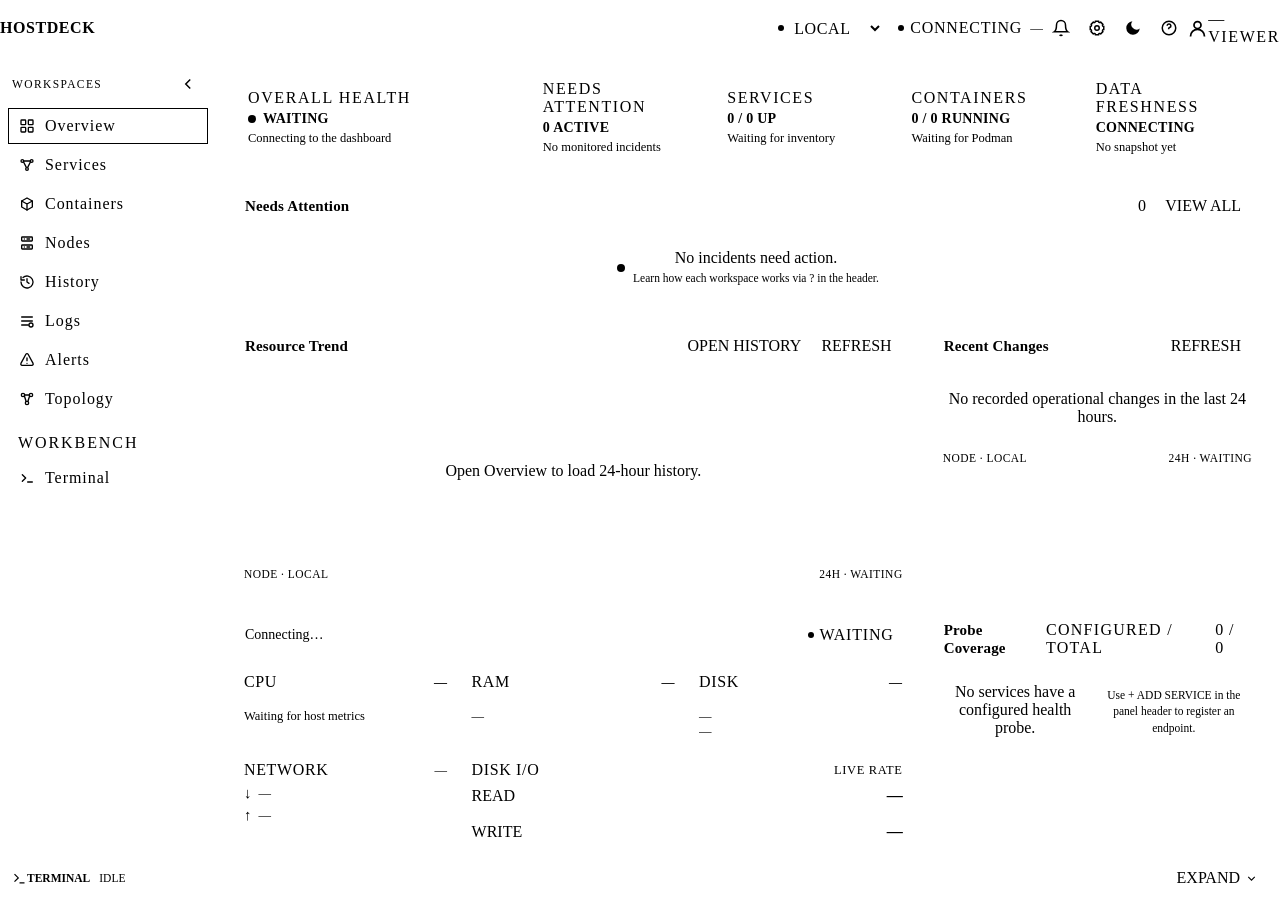
==== commit 93373ae0: "feat(topology): dagre layered layout + tier bands, focus neighbors, dependency tree - Vendor dagre 0" ====
--- a/static/index.html
+++ b/static/index.html
@@ -535,7 +535,11 @@
           </header>
           <p class="topology-hint">Arrows run from the dependent service to the service it needs. Relationships are curated; no traffic is inferred.</p>
           <p id="topology-scroll-hint" class="topology-scroll-hint">Scroll horizontally to inspect the map.</p>
-          <div id="topology-canvas" class="topology-canvas" role="region" aria-label="Manual service dependency topology" aria-describedby="topology-scroll-hint"></div>
+          <div id="topology-visual-layout" class="topology-visual-layout">
+            <div id="topology-canvas" class="topology-canvas" role="region" aria-label="Manual service dependency topology" aria-describedby="topology-scroll-hint"></div>
+            <aside id="topology-dependency-tree" class="topology-dependency-tree" aria-label="Service dependency tree"></aside>
+          </div>
+          <div id="topology-tooltip" class="topology-tooltip" role="status" hidden></div>
           <div id="topology-edge-list" class="topology-edge-list" aria-label="Curated dependency relationships" hidden></div>
           <form id="topology-form" class="topology-form admin-only" autocomplete="off">
             <label><span>DEPENDENT</span><select id="topology-dependent" required></select></label>
@@ -871,6 +875,7 @@
   <div id="dashboard-status" class="visually-hidden" role="status" aria-live="polite" aria-atomic="true"></div>
 
   <script src="./lib/chart.umd.min.js"></script>
+  <script src="./js/vendor/dagre.min.js"></script>
   <script type="module" src="./js/app.js"></script>
 </body>
 </html>
--- a/static/css/style.css
+++ b/static/css/style.css
@@ -92,7 +92,7 @@
 .node-switcher-dot { width: 6px; height: 6px; flex-basis: 6px; color: var(--green); }
 .node-switcher[data-online="false"] .node-switcher-dot { color: var(--red); }
 .node-switcher[data-online="unknown"] .node-switcher-dot { color: var(--gray); }
-.node-switcher select { max-width: 138px; border: 0; color: var(--text-secondary); background: transparent; outline: 0; font: 11.5px/1.2 var(--font-mono); letter-spacing: 0.04em; cursor: pointer; }
+.node-switcher select { max-width: 176px; padding-right: 16px; border: 0; color: var(--text-secondary); background: transparent; outline: 0; font: 11.5px/1.2 var(--font-mono); letter-spacing: 0.04em; cursor: pointer; }
 .node-switcher select option { color: var(--text-primary); background: var(--bg-surface); }
 
 .connection-chip, .badge, .count-badge { display: inline-flex; min-height: 24px; align-items: center; justify-content: center; gap: 6px; padding: 3px 8px; border: 1px solid var(--border); border-radius: var(--radius-sm); color: var(--text-secondary); background: var(--surface-muted); font: 11.5px/1.2 var(--font-mono); letter-spacing: 0.05em; }
@@ -871,17 +871,26 @@
 .topology-actions .panel-context { min-width: 42px; text-align: center; }
 .topology-hint { margin: 0; padding: 9px 12px; color: var(--text-dim); border-bottom: 1px solid var(--border-subtle); font-size: 12.5px; }
 .topology-scroll-hint { display: none; margin: 0; padding: 7px 12px; color: var(--text-dim); border-bottom: 1px solid var(--border-subtle); font: 11.5px/1.4 var(--font-mono); }
+.topology-visual-layout { display: grid; grid-template-columns: minmax(0, 1fr) minmax(240px, 280px); min-height: 290px; }
 .topology-canvas { display: grid; min-height: 290px; place-items: center; padding: 12px; color: var(--text-dim); overflow: auto; }
 .topology-canvas svg { width: 100%; min-width: 420px; max-height: 520px; }
 .topology-canvas[data-arrange="true"] .topology-node { cursor: grab; }
 .topology-canvas[data-arrange="true"] .topology-node:active { cursor: grabbing; }
+.topology-tier-band { fill: color-mix(in srgb, var(--bg-surface) 72%, var(--accent) 28%); fill-opacity: .22; stroke: var(--border-subtle); stroke-width: 1; }
+.topology-tier-label { fill: var(--text-dim); font: 10px/1.2 var(--font-mono); letter-spacing: .08em; }
 .topology-edge { stroke: var(--border-strong); stroke-width: 1.4; fill: none; }.topology-edge:focus, .topology-edge:hover { stroke: var(--red); stroke-width: 2.2; cursor: pointer; }.topology-edge + * { pointer-events: auto; }
-.topology-canvas marker path { fill: var(--border-strong); }.topology-node rect { fill: var(--bg-surface); stroke: var(--border-strong); stroke-width: 1; }.topology-node text { fill: var(--text-secondary); font: 12.5px/1.4 var(--font-mono); pointer-events: none; }.topology-node { cursor: pointer; }.topology-node:hover rect, .topology-node:focus rect { stroke: var(--accent); fill: var(--surface-selected); }.topology-node[data-level="up"] rect { stroke: var(--green); }.topology-node[data-level="warning"] rect { stroke: var(--yellow); }.topology-node[data-level="critical"] rect { stroke: var(--red); }
+.topology-edge.neighbors { stroke: var(--accent); stroke-width: 2.4; opacity: 1; }.topology-edge.dimmed { opacity: .1; }
+.topology-canvas marker path { fill: var(--border-strong); }.topology-node rect { fill: var(--bg-surface); stroke: var(--border-strong); stroke-width: 1; }.topology-node text { fill: var(--text-secondary); font: 12.5px/1.4 var(--font-mono); pointer-events: none; }.topology-node { cursor: pointer; }.topology-node:hover rect, .topology-node:focus rect { stroke: var(--accent); fill: var(--surface-selected); }.topology-node[data-level="up"] rect { stroke: var(--green); }.topology-node[data-level="warning"] rect { stroke: var(--yellow); }.topology-node[data-level="critical"] rect { stroke: var(--red); }.topology-node.neighbors rect { stroke: var(--accent) !important; stroke-width: 2; }.topology-node.dimmed { opacity: .22; }
+.topology-health-dot { fill: var(--gray); stroke: var(--bg-deep); stroke-width: 1; }.topology-health-dot[data-level="up"] { fill: var(--green); }.topology-health-dot[data-level="warning"] { fill: var(--yellow); }.topology-health-dot[data-level="critical"] { fill: var(--red); }
+.topology-dependency-tree { min-width: 0; max-height: 520px; overflow: auto; padding: 12px; border-left: 1px solid var(--border-subtle); background: color-mix(in srgb, var(--bg-surface) 70%, transparent); }
+.topology-dependency-tree h3 { margin: 0 0 8px; color: var(--text-dim); font: 10.5px/1.3 var(--font-mono); letter-spacing: .08em; }
+.topology-dependency-tree details { border-bottom: 1px solid var(--border-subtle); padding: 2px 0 7px; }.topology-dependency-tree summary { display: flex; align-items: center; gap: 7px; padding: 5px 0; color: var(--text-secondary); font-size: 12.5px; font-weight: 600; cursor: pointer; list-style: none; }.topology-dependency-tree summary::-webkit-details-marker { display: none; }.topology-tree-caret { width: 10px; color: var(--text-dim); font-size: 10px; }.topology-dependency-tree details[open] .topology-tree-caret { transform: rotate(90deg); }.topology-tree-children { display: grid; gap: 4px; padding: 2px 0 4px 19px; }.topology-tree-children small { color: var(--text-dim); font: 9.5px/1.3 var(--font-mono); letter-spacing: .05em; }.topology-tree-row { display: flex; align-items: center; gap: 7px; padding: 2px 0; border: 0; color: var(--text-secondary); background: transparent; font: 11.5px/1.4 var(--font-mono); text-align: left; cursor: pointer; }.topology-tree-row:hover b { color: var(--accent); }
+.topology-tooltip { position: fixed; z-index: 4; display: grid; min-width: 170px; gap: 3px; padding: 8px 10px; border: 1px solid var(--border); border-radius: var(--radius-sm); color: var(--text-dim); background: var(--bg-deep); box-shadow: 0 8px 24px rgba(0,0,0,.35); font: 10.5px/1.35 var(--font-mono); pointer-events: none; }.topology-tooltip[hidden] { display: none; }.topology-tooltip strong { color: var(--text-secondary); font-size: 12.5px; }.topology-tooltip span { display: flex; justify-content: space-between; gap: 16px; }.topology-tooltip b[data-level="up"] { color: var(--green); }.topology-tooltip b[data-level="warning"] { color: var(--yellow); }.topology-tooltip b[data-level="critical"] { color: var(--red); }
 .topology-edge-list { display: grid; gap: 6px; padding: 9px 12px; border-top: 1px solid var(--border-subtle); }
 .topology-edge-item { display: flex; min-width: 0; align-items: center; justify-content: space-between; gap: 8px; padding: 7px 8px; border: 1px solid var(--border-subtle); border-radius: var(--radius-sm); background: var(--bg-surface); }
 .topology-edge-item > div { display: grid; min-width: 0; gap: 2px; }.topology-edge-item strong, .topology-edge-item span { min-width: 0; overflow: hidden; text-overflow: ellipsis; white-space: nowrap; }.topology-edge-item strong { color: var(--text-secondary); font-size: 12.5px; }.topology-edge-item span { color: var(--text-dim); font-size: 11.5px; }.topology-edge-item .text-button { min-height: 30px; white-space: nowrap; }
 .topology-form { display: grid; grid-template-columns: minmax(130px, 1fr) minmax(130px, 1fr) minmax(120px, 1fr) auto; gap: 8px; padding: 10px 12px; border-top: 1px solid var(--border-subtle); }.topology-form label { display: grid; gap: 4px; min-width: 0; color: var(--text-dim); font: 10.5px/1.35 var(--font-mono); letter-spacing: .05em; }.topology-form label small { color: var(--gray); }.topology-form select, .topology-form input { min-width: 0; min-height: 32px; padding: 5px 7px; border: 1px solid var(--border); border-radius: var(--radius-sm); color: var(--text-secondary); background: var(--bg-deep); font: 11.5px/1.4 var(--font-mono); }.topology-form .button { align-self: end; min-height: 32px; }
 
-@media (max-width: 899px) { .workspace-nodes { grid-template-columns: minmax(0, 1fr) !important; } .topology-form { grid-template-columns: repeat(2, minmax(0, 1fr)); } .topology-form .button { grid-column: span 2; } .topology-edge-item .text-button { min-height: 44px; } }
+@media (max-width: 899px) { .workspace-nodes { grid-template-columns: minmax(0, 1fr) !important; } .topology-visual-layout { grid-template-columns: minmax(0, 1fr); } .topology-dependency-tree { max-height: 260px; border-top: 1px solid var(--border-subtle); border-left: 0; } .topology-form { grid-template-columns: repeat(2, minmax(0, 1fr)); } .topology-form .button { grid-column: span 2; } .topology-edge-item .text-button { min-height: 44px; } }
 @media (max-width: 599px) { .slo-list { grid-template-columns: minmax(0, 1fr); } .nodes-workspace-grid { grid-template-columns: minmax(0, 1fr); padding: 8px; } .topology-form, .operations-event-form { grid-template-columns: minmax(0, 1fr); } .topology-form .button { grid-column: auto; min-height: 44px; } .timeline-list { grid-template-columns: minmax(0, 1fr); } .topology-scroll-hint { display: block; } }
 @media (max-width: 599px) { .widget-menu-trigger { min-width: 44px; min-height: 44px; } }
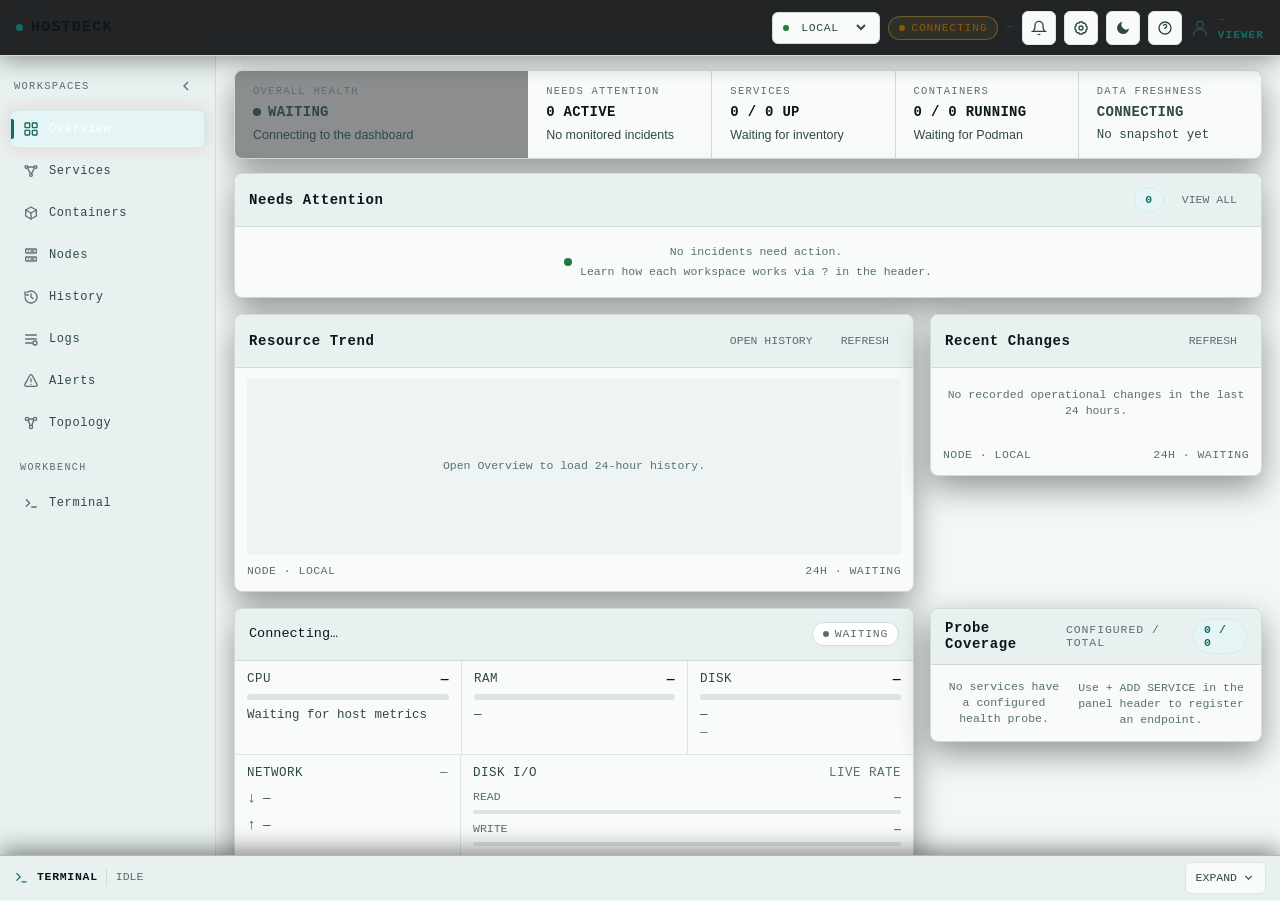
==== commit 6debc380: "feat(dash): Kage ink/vermilion palette — WCAG-verified tokens, SW cache v7 - Migrate tokens.css from" ====
--- a/static/index.html
+++ b/static/index.html
@@ -4,7 +4,7 @@
   <meta charset="utf-8">
   <meta name="viewport" content="width=device-width, initial-scale=1">
   <meta name="color-scheme" content="light dark">
-  <meta name="theme-color" content="#101010">
+  <meta name="theme-color" content="#0d1616">
   <meta name="description" content="Private Tailscale operations console for host metrics, services, containers, and container terminals.">
   <title>HostDeck · Homelab</title>
   <script>
@@ -14,7 +14,7 @@
         const media = window.matchMedia?.("(prefers-color-scheme: dark)");
         const dark = saved === "dark" || (saved !== "light" && (media?.matches ?? true));
         document.documentElement.classList.add(dark ? "theme-dark" : "theme-light");
-        document.querySelector('meta[name="theme-color"]')?.setAttribute("content", dark ? "#101010" : "#f6f5f3");
+        document.querySelector('meta[name="theme-color"]')?.setAttribute("content", dark ? "#0d1616" : "#f2f7f7");
       } catch { document.documentElement.classList.add("theme-dark"); }
     })();
   </script>
--- a/static/css/tokens.css
+++ b/static/css/tokens.css
@@ -0,0 +1,150 @@
+/* Self-hosted fonts (OFL). Zero CDN — bundled at build time via go:embed. */
+@font-face { font-family: "Inter"; font-style: normal; font-weight: 400; font-display: swap; src: url("../fonts/inter-400.woff2") format("woff2"); }
+@font-face { font-family: "Inter"; font-style: normal; font-weight: 500; font-display: swap; src: url("../fonts/inter-500.woff2") format("woff2"); }
+@font-face { font-family: "Inter"; font-style: normal; font-weight: 600; font-display: swap; src: url("../fonts/inter-600.woff2") format("woff2"); }
+@font-face { font-family: "Inter"; font-style: normal; font-weight: 700; font-display: swap; src: url("../fonts/inter-700.woff2") format("woff2"); }
+@font-face { font-family: "JetBrains Mono"; font-style: normal; font-weight: 400; font-display: swap; src: url("../fonts/jetbrains-mono-400.woff2") format("woff2"); }
+@font-face { font-family: "JetBrains Mono"; font-style: normal; font-weight: 500; font-display: swap; src: url("../fonts/jetbrains-mono-500.woff2") format("woff2"); }
+@font-face { font-family: "JetBrains Mono"; font-style: normal; font-weight: 600; font-display: swap; src: url("../fonts/jetbrains-mono-600.woff2") format("woff2"); }
+
+:root,
+.theme-dark {
+  /* Kage ink/bone/vermilion palette for HostDeck.
+     Base: deep ink (#05070a) + chassis (#0a0f14) + bone (#dfe7e0) + vermilion (#e5432c) accent.
+     WCAG 2.1 AA ratios verified. */
+
+  /* Background surfaces — Stepped depth */
+  --bg-deep: #05070a;        /* ink — void behind panels */
+  --bg-base: #0a0f14;        /* ink-2 surface — main canvas */
+  --bg-surface: #0e1418;     /* elevated chassis / panels */
+  --bg-card: #12191f;        /* widget cards & telemetry cells */
+  --bg-card-hover: #18222a;  /* card hover */
+  --bg-overlay: rgba(8, 12, 16, 0.88);
+  --bg-recess: #070b0e;      /* inset inputs, code blocks */
+  --surface-muted: #0d151a;
+  --surface-selected: rgba(229, 67, 44, 0.08);
+
+  /* Hairline semi-transparent borders */
+  --border: rgba(223, 231, 224, 0.09);
+  --border-subtle: rgba(223, 231, 224, 0.05);
+  --border-hover: rgba(223, 231, 224, 0.18);
+  --border-strong: rgba(223, 231, 224, 0.28);
+
+  /* Text typography */
+  --text-primary: #dfe7e0;   /* bone — 15.25:1 */
+  --text-secondary: #aab4ad; /* bone-dim — 9.02:1 */
+  --text-dim: #78837c;       /* muted — 4.89:1 */
+  --text-inverse: #05070a;
+  --text-danger: #f2a1a1;    /* 9.52:1 */
+  --text-warning: #f0b37e;   /* 10.50:1 */
+
+  /* Accent: vermilion (#e5432c) — CTA buttons, important actions, alert status */
+  --accent: #e5432c;        /* vermilion — 4.74:1 on bg-base */
+  --accent-hover: #ff5a3c;  /* ember — 6.21:1 */
+  --accent-muted: rgba(229, 67, 44, 0.35);
+  --accent-soft: rgba(229, 67, 44, 0.08);
+
+  /* Semantic status colors */
+  --green: #4dbb6d;         /* up — 7.92:1 */
+  --green-soft: rgba(77, 187, 109, 0.12);
+  --yellow: #d7ad45;        /* warning — 9.12:1 */
+  --yellow-soft: rgba(215, 173, 69, 0.12);
+  --orange: #ff5a3c;        /* caution — ember */
+  --red: #e5432c;           /* danger — vermilion */
+  --red-soft: rgba(229, 67, 44, 0.12);
+  --info: #6a9ec2;          /* 6.67:1 */
+
+  /* Luminous Glows */
+  --glow-accent: 0 0 16px rgba(229, 67, 44, 0.18);
+  --glow-emerald: 0 0 12px rgba(77, 187, 109, 0.2);
+  --glow-amber: 0 0 12px rgba(215, 173, 69, 0.2);
+
+  /* UI elements */
+  --gray: #3a4540;
+  --track: #141c22;
+  --skeleton: #0f161c;
+  --skeleton-shine: #18222a;
+  --shadow: #000000;
+  --scroll-thumb: #283640;
+  --scroll-track: transparent;
+
+  /* Typography */
+  --font-sans: Inter, -apple-system, BlinkMacSystemFont, "Segoe UI", sans-serif;
+  --font-mono: "JetBrains Mono", "Fira Code", "Cascadia Code", Consolas, monospace;
+
+  /* Spacing */
+  --space-sm: 8px;
+  --space-md: 16px;
+
+  /* Radius */
+  --radius-sm: 6px;
+  --radius-md: 8px;
+  --radius-lg: 12px;
+
+  /* Timing */
+  --ease: cubic-bezier(0.2, 0, 0, 1);
+  --duration: 160ms;
+
+  /* Terminal */
+  --terminal-height: 220px;
+  --terminal-background: #05070a;
+  --terminal-foreground: #dfe7e0;
+  --terminal-cursor: #e5432c;
+  --terminal-selection: rgba(229, 67, 44, 0.2);
+  --terminal-black: #05070a;
+  --terminal-white: #dfe7e0;
+  --terminal-bright-black: #5c6a68;
+  --terminal-blue: #6a9ec2;
+  --terminal-magenta: #b08ab8;
+}
+
+.theme-light {
+  /* Light keeps the teal-charcoal identity without carrying dark-surface contrast. */
+  --bg-base: #f2f7f7;
+  --bg-deep: #e8f0f0;
+  --bg-surface: #f9fbfb;
+  --bg-card: #ffffff;
+  --bg-card-hover: #f4f8f8;
+  --bg-overlay: #eef4f4;
+  --bg-recess: #e4ecec;
+  --surface-muted: #eef4f4;
+  --surface-selected: #dbeef0;
+  --border: #d0dcdc;
+  --border-subtle: #dde6e6;
+  --border-hover: #9fcdd1;
+  --border-strong: #a8bcbc;
+  --text-primary: #0c1818;   /* 16.1:1 */
+  --text-secondary: #2e4848; /* 9.4:1 */
+  --text-dim: #587070;       /* 4.6:1 — AA trên mọi surface */
+  --text-inverse: #fffdf8;
+  --text-danger: #a83a3a;    /* 7.4:1 */
+  --text-warning: #8a5c1e;   /* 6.2:1 */
+  --accent: #166b62;         /* 5.5:1 */
+  --accent-hover: #156860;   /* 6.1:1 */
+  --accent-muted: #d0efec;
+  --accent-soft: #e5f4f5;
+  --green: #1f7a45;          /* 4.9:1 */
+  --green-soft: #e6f4ed;
+  --yellow: #875a0d;         /* 5.2:1 */
+  --yellow-soft: #f5eee5;
+  --orange: #9a5210;         /* 5.4:1 */
+  --red: #c03838;            /* 5.0:1 */
+  --red-soft: #f7eded;
+  --info: #2a6898;           /* 5.5:1 */
+  --gray: #8fa8a8;
+  --track: #dbe5e5;
+  --skeleton: #e2ebeb;
+  --skeleton-shine: #eef4f4;
+  --shadow: #000000;
+  --scroll-thumb: #9db1b1;
+  --scroll-track: transparent;
+  --terminal-background: #f9fbfb;
+  --terminal-foreground: #0c1818;
+  --terminal-cursor: #156860;
+  --terminal-selection: #cfe9e7;
+  --terminal-black: #0c1818;
+  --terminal-white: #f8f5ee;
+  --terminal-bright-black: #5c7070;
+  --terminal-blue: #2a6898;
+  --terminal-magenta: #8b5e8f;
+}
--- a/static/css/style.css
+++ b/static/css/style.css
@@ -36,6 +36,7 @@
 .visually-hidden { position: absolute !important; width: 1px !important; height: 1px !important; padding: 0 !important; overflow: hidden !important; clip: rect(0, 0, 0, 0) !important; white-space: nowrap !important; border: 0 !important; }
 
 :focus-visible { outline: 2px solid var(--accent); outline-offset: 2px; }
+h1:focus, h2:focus, h3:focus, section:focus, [tabindex="-1"]:focus { outline: none !important; }
 button:disabled { opacity: 0.48; cursor: not-allowed; }
 
 .skip-link { position: fixed; z-index: 1000; top: var(--space-sm); left: var(--space-sm); padding: var(--space-sm) var(--space-md); color: var(--text-inverse); background: var(--accent); transform: translateY(-180%); transition: transform var(--duration) var(--ease); }
@@ -80,49 +81,98 @@
   gap: var(--space-md);
   padding: 0 var(--space-md);
   border-bottom: 1px solid var(--border);
-  background: var(--bg-deep);
+  background: rgba(5, 7, 10, 0.88);
+  backdrop-filter: blur(20px);
+  -webkit-backdrop-filter: blur(20px);
+  box-shadow: 0 4px 24px rgba(0, 0, 0, 0.4);
   overflow: hidden;
 }
 .brand { display: inline-flex; min-width: 0; align-items: center; text-decoration: none; }
-.brand-name { overflow: hidden; color: var(--accent); text-overflow: ellipsis; white-space: nowrap; font-size: 16px; font-weight: 750; letter-spacing: 0.035em; }
+.brand-name {
+  overflow: hidden;
+  color: var(--text-primary);
+  text-overflow: ellipsis;
+  white-space: nowrap;
+  font-size: 15px;
+  font-weight: 800;
+  letter-spacing: 0.08em;
+  font-family: var(--font-mono);
+  display: inline-flex;
+  align-items: center;
+  gap: 8px;
+}
+.brand-name::before {
+  content: '';
+  display: inline-block;
+  width: 7px;
+  height: 7px;
+  border-radius: 50%;
+  background: var(--accent);
+  box-shadow: var(--glow-accent);
+}
 .header-status { display: flex; min-width: 0; align-items: center; gap: var(--space-sm); }
-.header-hostname { max-width: 180px; overflow: hidden; color: var(--text-secondary); text-overflow: ellipsis; white-space: nowrap; font-size: 13px; }
-
-.node-switcher { display: inline-flex; min-width: 0; height: 32px; align-items: center; gap: 6px; padding: 0 7px; border: 1px solid var(--border); border-radius: var(--radius-sm); background: var(--bg-surface); }
-.node-switcher-dot { width: 6px; height: 6px; flex-basis: 6px; color: var(--green); }
-.node-switcher[data-online="false"] .node-switcher-dot { color: var(--red); }
-.node-switcher[data-online="unknown"] .node-switcher-dot { color: var(--gray); }
-.node-switcher select { max-width: 176px; padding-right: 16px; border: 0; color: var(--text-secondary); background: transparent; outline: 0; font: 11.5px/1.2 var(--font-mono); letter-spacing: 0.04em; cursor: pointer; }
+.header-hostname { max-width: 180px; overflow: hidden; color: var(--text-secondary); text-overflow: ellipsis; white-space: nowrap; font: 12.5px/1.3 var(--font-mono); }
+
+.node-switcher {
+  display: inline-flex;
+  min-width: 0;
+  height: 32px;
+  align-items: center;
+  gap: 8px;
+  padding: 0 10px;
+  border: 1px solid var(--border);
+  border-radius: var(--radius-sm);
+  background: var(--bg-surface);
+  box-shadow: inset 0 1px 0 rgba(255, 255, 255, 0.04);
+}
+.node-switcher-dot { width: 6px; height: 6px; flex-basis: 6px; color: var(--green); border-radius: 50%; background: currentColor; box-shadow: var(--glow-emerald); }
+.node-switcher[data-online="false"] .node-switcher-dot { color: var(--red); box-shadow: var(--glow-accent); }
+.node-switcher[data-online="unknown"] .node-switcher-dot { color: var(--gray); box-shadow: none; }
+.node-switcher select { max-width: 176px; padding-right: 14px; border: 0; color: var(--text-secondary); background: transparent; outline: 0; font: 11.5px/1.2 var(--font-mono); letter-spacing: 0.05em; cursor: pointer; }
 .node-switcher select option { color: var(--text-primary); background: var(--bg-surface); }
 
-.connection-chip, .badge, .count-badge { display: inline-flex; min-height: 24px; align-items: center; justify-content: center; gap: 6px; padding: 3px 8px; border: 1px solid var(--border); border-radius: var(--radius-sm); color: var(--text-secondary); background: var(--surface-muted); font: 11.5px/1.2 var(--font-mono); letter-spacing: 0.05em; }
+.connection-chip, .badge, .count-badge {
+  display: inline-flex;
+  min-height: 24px;
+  align-items: center;
+  justify-content: center;
+  gap: 6px;
+  padding: 3px 10px;
+  border: 1px solid var(--border);
+  border-radius: 100px;
+  color: var(--text-secondary);
+  background: var(--bg-card);
+  font: 11.5px/1.2 var(--font-mono);
+  letter-spacing: 0.06em;
+  box-shadow: inset 0 1px 0 rgba(255, 255, 255, 0.04);
+}
 .connection-chip .status-dot, .badge .status-dot { width: 6px; height: 6px; flex-basis: 6px; }
-.connection-chip[data-state="online"] { color: var(--green); border-color: var(--green); }
-.connection-chip[data-state="connecting"], .connection-chip[data-state="partial"] { color: var(--yellow); border-color: var(--yellow); }
-.connection-chip[data-state="offline"] { color: var(--red); border-color: var(--red); }
-.badge-demo { color: var(--text-inverse); border-color: var(--accent); background: var(--accent); font-weight: 800; }
+.connection-chip[data-state="online"] { color: var(--green); border-color: rgba(77, 187, 109, 0.35); background: rgba(77, 187, 109, 0.08); box-shadow: var(--glow-emerald); }
+.connection-chip[data-state="connecting"], .connection-chip[data-state="partial"] { color: var(--yellow); border-color: rgba(215, 173, 69, 0.35); background: rgba(215, 173, 69, 0.08); }
+.connection-chip[data-state="offline"] { color: var(--red); border-color: rgba(229, 67, 44, 0.35); background: rgba(229, 67, 44, 0.08); box-shadow: var(--glow-accent); }
+.badge-demo { color: #ffffff; border-color: rgba(229, 67, 44, 0.4); background: var(--accent); font-weight: 700; box-shadow: var(--glow-accent); }
 .badge-muted { color: var(--text-dim); }
-.badge-up { color: var(--green); border-color: var(--green); background: var(--green-soft); }
-.badge-down { color: var(--red); border-color: var(--red); background: var(--red-soft); }
-.badge-degraded { color: var(--yellow); border-color: var(--yellow); background: var(--yellow-soft); }
-.count-badge { min-width: 26px; color: var(--accent); border-radius: var(--radius-sm); }
-
-.icon-button { display: inline-grid; width: 36px; height: 36px; flex: 0 0 36px; place-items: center; border: 1px solid transparent; border-radius: var(--radius-sm); color: var(--text-secondary); background: transparent; cursor: pointer; transition: color var(--duration), background var(--duration), border-color var(--duration); }
-.icon-button:hover { border-color: var(--border-strong); color: var(--accent-hover); background: var(--accent-soft); }
+.badge-up { color: var(--green); border-color: rgba(77, 187, 109, 0.3); background: var(--green-soft); }
+.badge-down { color: var(--red); border-color: rgba(229, 67, 44, 0.3); background: var(--red-soft); }
+.badge-degraded { color: var(--yellow); border-color: rgba(215, 173, 69, 0.3); background: var(--yellow-soft); }
+.count-badge { min-width: 24px; color: var(--accent); border-color: var(--accent-muted); background: var(--accent-soft); border-radius: 100px; font-weight: 600; }
+
+.icon-button { display: inline-grid; width: 34px; height: 34px; flex: 0 0 34px; place-items: center; border: 1px solid var(--border-subtle); border-radius: var(--radius-sm); color: var(--text-secondary); background: var(--bg-surface); cursor: pointer; transition: color var(--duration), background var(--duration), border-color var(--duration), box-shadow var(--duration); }
+.icon-button:hover { border-color: var(--border-strong); color: var(--accent-hover); background: var(--accent-soft); box-shadow: var(--glow-accent); }
 .icon-button:active { background: var(--surface-selected); }
-.icon-button svg { width: 18px; height: 18px; }
+.icon-button svg { width: 16px; height: 16px; }
 .theme-icon-moon { display: none; }
 .theme-light .theme-icon-sun { display: none; }
 .theme-light .theme-icon-moon { display: block; }
 .user-chip { display: flex; min-width: 36px; min-height: 36px; align-items: center; gap: var(--space-sm); }
-.user-chip > svg { width: 21px; height: 21px; color: var(--text-secondary); }
+.user-chip > svg { width: 20px; height: 20px; color: var(--text-secondary); }
 .user-copy { display: grid; min-width: 0; }
-.user-copy span:first-child { max-width: 150px; overflow: hidden; color: var(--text-secondary); text-overflow: ellipsis; white-space: nowrap; font: 12.5px/1.3 var(--font-mono); }
-.user-copy span:last-child { color: var(--accent); font: 11.5px/1.3 var(--font-mono); letter-spacing: 0.1em; }
+.user-copy span:first-child { max-width: 150px; overflow: hidden; color: var(--text-secondary); text-overflow: ellipsis; white-space: nowrap; font: 12px/1.3 var(--font-mono); }
+.user-copy span:last-child { color: var(--accent); font: 11px/1.3 var(--font-mono); letter-spacing: 0.1em; font-weight: 600; }
 
 .app-shell { display: grid; width: 100%; height: calc(100dvh - 56px); min-width: 0; min-height: 0; overflow: hidden; grid-template-columns: 216px minmax(0, 1fr); grid-template-rows: minmax(0, 1fr) auto; }
-.dashboard-grid { display: block; width: 100%; min-width: 0; min-height: 0; padding: 12px 16px; overflow-x: clip; overflow-y: auto; scrollbar-color: var(--scroll-thumb) var(--scroll-track); transition: opacity var(--duration); grid-column: 2; grid-row: 1; }
-.dashboard-workspace { display: grid; min-width: 0; min-height: 100%; align-content: start; gap: 12px; }
+.dashboard-grid { display: block; width: 100%; min-width: 0; min-height: 0; padding: 14px 18px; overflow-x: clip; overflow-y: auto; scrollbar-color: var(--scroll-thumb) var(--scroll-track); transition: opacity var(--duration); grid-column: 2; grid-row: 1; }
+.dashboard-workspace { display: grid; min-width: 0; min-height: 100%; align-content: start; gap: 14px; }
 .dashboard-workspace:not(.workspace-overview) { grid-template-columns: minmax(0, 1fr); }
 .workspace-overview { grid-template-columns: minmax(0, 1fr); }
 .overview-layout { display: grid; min-width: 0; align-items: start; grid-template-columns: minmax(0, 1fr); gap: 16px; }
@@ -134,45 +184,128 @@
 .workspace-services .column-center, .workspace-containers .column-right { grid-column: 1; }
 .is-stale .dashboard-grid { opacity: 0.74; }
 .is-offline #system-card { border-color: var(--red); }
-.column { display: flex; min-width: 0; flex-direction: column; gap: 12px; }
+.column { display: flex; min-width: 0; flex-direction: column; gap: 14px; }
 .column > * { min-width: 0; max-width: 100%; }
 
-/* Workspace navigation: a compact operational rail on desktop and drawer on touch layouts. */
-.workspace-sidebar { display: flex; min-width: 0; min-height: 0; grid-column: 1; grid-row: 1 / -1; flex-direction: column; padding: 10px 8px; border-right: 1px solid var(--border); color: var(--text-secondary); background: var(--bg-deep); overflow-y: auto; }
+/* Workspace navigation rail */
+.workspace-sidebar {
+  display: flex;
+  min-width: 0;
+  min-height: 0;
+  grid-column: 1;
+  grid-row: 1 / -1;
+  flex-direction: column;
+  padding: 12px 10px;
+  border-right: 1px solid var(--border);
+  color: var(--text-secondary);
+  background: var(--bg-deep);
+  overflow-y: auto;
+}
 .sidebar-backdrop { display: none; }
 .sidebar-open { display: none; }
 .sidebar-brand-row { display: flex; min-height: 36px; align-items: center; justify-content: space-between; gap: var(--space-sm); padding: 0 4px; }
-.sidebar-title { color: var(--text-dim); font-size: 11.5px; letter-spacing: 0.12em; }
-.sidebar-collapse { display: inline-grid; width: 32px; height: 32px; place-items: center; border: 1px solid transparent; border-radius: var(--radius-sm); color: var(--text-dim); background: transparent; cursor: pointer; }
+.sidebar-title { color: var(--text-dim); font: 10.5px/1.2 var(--font-mono); letter-spacing: 0.12em; }
+.sidebar-collapse { display: inline-grid; width: 30px; height: 30px; place-items: center; border: 1px solid transparent; border-radius: var(--radius-sm); color: var(--text-dim); background: transparent; cursor: pointer; }
 .sidebar-collapse:hover { border-color: var(--border-strong); color: var(--accent-hover); background: var(--accent-soft); }
-.workspace-nav { display: grid; gap: 3px; padding-top: 6px; }
-.workspace-nav-item { display: flex; width: 100%; min-height: 36px; align-items: center; gap: 10px; padding: 0 10px; border: 1px solid transparent; border-radius: var(--radius-sm); color: var(--text-dim); background: transparent; text-align: left; font: 11.5px/1.2 var(--font-mono); letter-spacing: 0.06em; cursor: pointer; }
-.workspace-nav-item svg { width: 16px; height: 16px; flex: 0 0 16px; }
-.workspace-nav-item:hover { color: var(--text-primary); background: var(--surface-muted); }
-.workspace-nav-item.is-active, .workspace-nav-item[aria-current="page"] { border-color: var(--accent-muted); color: var(--accent-hover); background: var(--surface-selected); }
-.sidebar-group-label { margin: 14px 10px 5px; color: var(--text-dim); font: 10.5px/1.2 var(--font-mono); letter-spacing: 0.12em; }
-
-.panel { min-width: 0; border: 1px solid var(--border); border-radius: var(--radius-md); background: var(--bg-card); }
-.panel-header { display: flex; min-height: 56px; align-items: center; justify-content: space-between; gap: 12px; padding: 11px 13px; border-bottom: 1px solid var(--border-subtle); }
-.panel-header.compact { min-height: 48px; }
-.panel-header h1, .panel-header h2 { min-width: 0; margin: 0; overflow-wrap: anywhere; color: var(--text-primary); font-size: 15px; line-height: 1.2; letter-spacing: 0.01em; }
+.workspace-nav { display: grid; gap: 4px; padding-top: 6px; }
+.workspace-nav-item {
+  display: flex;
+  width: 100%;
+  min-height: 38px;
+  align-items: center;
+  gap: 10px;
+  padding: 0 12px;
+  border: 1px solid transparent;
+  border-radius: var(--radius-sm);
+  color: var(--text-secondary);
+  background: transparent;
+  text-align: left;
+  font: 12px/1.2 var(--font-mono);
+  letter-spacing: 0.05em;
+  cursor: pointer;
+  transition: all var(--duration) var(--ease);
+  position: relative;
+}
+.workspace-nav-item svg { width: 16px; height: 16px; flex: 0 0 16px; opacity: 0.75; transition: opacity var(--duration); }
+.workspace-nav-item:hover { color: var(--text-primary); background: var(--bg-surface); border-color: var(--border-subtle); }
+.workspace-nav-item:hover svg { opacity: 1; color: var(--accent-hover); }
+.workspace-nav-item.is-active, .workspace-nav-item[aria-current="page"] {
+  border-color: var(--accent-muted);
+  color: #ffffff;
+  background: var(--accent-soft);
+  box-shadow: var(--glow-accent);
+}
+.workspace-nav-item.is-active svg, .workspace-nav-item[aria-current="page"] svg { opacity: 1; color: var(--accent-hover); }
+.workspace-nav-item.is-active::before, .workspace-nav-item[aria-current="page"]::before {
+  content: '';
+  position: absolute;
+  left: 0;
+  top: 8px;
+  bottom: 8px;
+  width: 3px;
+  border-radius: 0 2px 2px 0;
+  background: var(--accent);
+}
+.sidebar-group-label { margin: 16px 10px 6px; color: var(--text-dim); font: 10px/1.2 var(--font-mono); letter-spacing: 0.14em; }
+
+.panel {
+  min-width: 0;
+  border: 1px solid var(--border);
+  border-radius: var(--radius-md);
+  background: var(--bg-surface);
+  box-shadow: 0 12px 32px rgba(0, 0, 0, 0.4), inset 0 1px 0 rgba(255, 255, 255, 0.05);
+}
+.panel-header {
+  display: flex;
+  min-height: 52px;
+  align-items: center;
+  justify-content: space-between;
+  gap: 12px;
+  padding: 10px 14px;
+  border-bottom: 1px solid var(--border);
+  background: var(--bg-deep);
+  border-radius: var(--radius-md) var(--radius-md) 0 0;
+}
+.panel-header.compact { min-height: 44px; }
+.panel-header h1, .panel-header h2 {
+  min-width: 0;
+  margin: 0;
+  overflow-wrap: anywhere;
+  color: var(--text-primary);
+  font-size: 14px;
+  font-weight: 700;
+  line-height: 1.2;
+  letter-spacing: 0.04em;
+  font-family: var(--font-mono);
+}
 .panel-context { color: var(--text-dim); font: 11.5px/1.2 var(--font-mono); letter-spacing: 0.08em; }
-.node-name { margin: 0; overflow: hidden; color: var(--text-primary); text-overflow: ellipsis; white-space: nowrap; font-size: 14px !important; }
+.node-name { margin: 0; overflow: hidden; color: var(--text-primary); text-overflow: ellipsis; white-space: nowrap; font-size: 13.5px !important; }
 .panel-actions, .title-with-icon { display: flex; min-width: 0; align-items: center; gap: var(--space-sm); }
-.title-with-icon svg { width: 17px; height: 17px; flex: 0 0 17px; color: var(--accent); }
-
-.health-overview { display: grid; grid-column: 1 / -1; min-height: 78px; overflow: hidden; grid-template-columns: minmax(220px, 1.6fr) repeat(4, minmax(140px, 1fr)); }
-.health-cell { display: grid; min-width: 0; align-content: center; gap: 4px; padding: 12px 16px; border-left: 1px solid var(--border); }
+.title-with-icon svg { width: 16px; height: 16px; flex: 0 0 16px; color: var(--accent); }
+
+.health-overview {
+  display: grid;
+  grid-column: 1 / -1;
+  min-height: 78px;
+  overflow: hidden;
+  grid-template-columns: minmax(220px, 1.6fr) repeat(4, minmax(140px, 1fr));
+  border-radius: var(--radius-md);
+  background: var(--bg-surface);
+  box-shadow: 0 12px 32px rgba(0, 0, 0, 0.4), inset 0 1px 0 rgba(255, 255, 255, 0.06);
+}
+.health-cell { display: grid; min-width: 0; align-content: center; gap: 4px; padding: 14px 18px; border-left: 1px solid var(--border); transition: background var(--duration) var(--ease); }
 .health-cell:first-of-type { border-left: 0; }
-.health-cell-primary { background: var(--surface-muted); }
+.health-cell-primary { background: rgba(5, 7, 10, 0.45); }
 .health-cell-action { width: 100%; border: 0; border-left: 1px solid var(--border); color: inherit; background: transparent; text-align: left; cursor: pointer; transition: color var(--duration) var(--ease), background var(--duration) var(--ease); }
 .health-cell-action:hover { color: var(--accent-hover); background: var(--surface-selected); }
 .health-cell-action:active { background: var(--accent-soft); }
-.health-label { color: var(--text-dim); font: 11.5px/1.2 var(--font-mono); letter-spacing: 0.1em; }
-.health-value { display: inline-flex; min-width: 0; align-items: center; gap: 7px; color: var(--text-primary); font-size: 14px; letter-spacing: 0.02em; }
-.health-value[data-state="up"], .health-value[data-state="online"] { color: var(--green); }
-.health-value[data-state="degraded"], .health-value[data-state="stale"] { color: var(--yellow); }
-.health-value[data-state="down"], .health-value[data-state="offline"] { color: var(--red); }
+.health-label { color: var(--text-dim); font: 10.5px/1.2 var(--font-mono); letter-spacing: 0.12em; }
+.health-value { display: inline-flex; min-width: 0; align-items: center; gap: 7px; color: var(--text-primary); font-size: 14px; letter-spacing: 0.02em; font-family: var(--font-mono); font-weight: 600; }
+.health-value[data-state="up"], .health-value[data-state="online"] { color: var(--green); text-shadow: 0 0 12px rgba(77, 187, 109, 0.3); }
+.health-value[data-state="degraded"], .health-value[data-state="stale"] { color: var(--yellow); text-shadow: 0 0 12px rgba(215, 173, 69, 0.3); }
+.health-value[data-state="down"], .health-value[data-state="offline"] { color: var(--red); text-shadow: 0 0 12px rgba(229, 67, 44, 0.3); }
+.health-value[data-state="waiting"], .health-value[data-state="connecting"] { color: var(--text-secondary); }
+.health-detail { overflow: hidden; color: var(--text-secondary); text-overflow: ellipsis; white-space: nowrap; font-size: 12px; }
 .health-value[data-state="waiting"], .health-value[data-state="connecting"] { color: var(--text-secondary); }
 .health-detail { overflow: hidden; color: var(--text-secondary); text-overflow: ellipsis; white-space: nowrap; font-size: 12.5px; }
 .overview-action-list { display: grid; gap: 0; padding: 0 12px; }
@@ -395,25 +528,51 @@
 .service-menu-button { width: 36px; height: 36px; justify-self: end; border: 1px solid transparent; border-radius: var(--radius-sm); color: var(--text-dim); background: transparent; cursor: pointer; }
 .service-menu-button:hover { border-color: var(--border-strong); color: var(--accent-hover); background: var(--accent-soft); }
 
-.containers-list { display: flex; min-height: 122px; max-height: calc(100dvh - 360px); flex-direction: column; gap: 8px; overflow-y: auto; padding: 8px; scrollbar-color: var(--scroll-thumb) var(--scroll-track); }
-.container-item { min-width: 0; padding: 10px; border: 1px solid var(--border-subtle); border-radius: var(--radius-sm); background: var(--bg-surface); }
+.containers-list { display: flex; min-height: 122px; max-height: calc(100dvh - 360px); flex-direction: column; gap: 10px; overflow-y: auto; padding: 10px; scrollbar-color: var(--scroll-thumb) var(--scroll-track); }
+.container-item {
+  min-width: 0;
+  padding: 14px 16px;
+  border: 1px solid var(--border);
+  border-radius: var(--radius-md);
+  background: var(--bg-card);
+  box-shadow: inset 0 1px 0 rgba(255, 255, 255, 0.04);
+  transition: all var(--duration) var(--ease);
+}
+.container-item:hover {
+  border-color: var(--border-hover);
+  background: var(--bg-card-hover);
+}
 .container-heading { display: flex; min-width: 0; align-items: center; justify-content: space-between; gap: 8px; }
-.container-name { min-width: 0; overflow: hidden; color: var(--text-primary); text-overflow: ellipsis; white-space: nowrap; font: 700 12px/1.3 var(--font-mono); }
-.container-state { display: inline-flex; flex: 0 0 auto; align-items: center; gap: 5px; color: var(--text-dim); font: 11.5px/1.2 var(--font-mono); }
-.container-state[data-state="running"] { color: var(--green); }
+.container-name { min-width: 0; overflow: hidden; color: var(--text-primary); text-overflow: ellipsis; white-space: nowrap; font: 700 13px/1.3 var(--font-mono); }
+.container-state { display: inline-flex; flex: 0 0 auto; align-items: center; gap: 5px; color: var(--text-dim); font: 11.5px/1.2 var(--font-mono); font-weight: 600; }
+.container-state[data-state="running"] { color: var(--green); text-shadow: 0 0 10px rgba(77, 187, 109, 0.3); }
 .container-state[data-state="stopped"] { color: var(--gray); }
-.container-state[data-state="crashed"], .container-state[data-state="error"] { color: var(--red); }
-.container-subtitle, .container-ports { min-width: 0; overflow: hidden; margin-top: 4px; color: var(--text-dim); text-overflow: ellipsis; white-space: nowrap; font: 10.5px/1.35 var(--font-mono); }
+.container-state[data-state="crashed"], .container-state[data-state="error"] { color: var(--red); text-shadow: 0 0 10px rgba(229, 67, 44, 0.3); }
+.container-subtitle, .container-ports { min-width: 0; overflow: hidden; margin-top: 4px; color: var(--text-dim); text-overflow: ellipsis; white-space: nowrap; font: 11px/1.35 var(--font-mono); }
 .container-ports { display: flex; align-items: center; gap: 5px; overflow-x: auto; scrollbar-width: none; }
 .container-ports::-webkit-scrollbar { display: none; }
-.container-port-copy { flex: 0 0 auto; min-height: 26px; padding: 3px 6px; border: 1px solid var(--border-subtle); border-radius: 3px; color: var(--text-secondary); background: var(--bg-recess); cursor: pointer; font: 10.5px/1.2 var(--font-mono); }
+.container-port-copy { flex: 0 0 auto; min-height: 24px; padding: 2px 7px; border: 1px solid var(--border-subtle); border-radius: 4px; color: var(--text-secondary); background: var(--bg-recess); cursor: pointer; font: 10.5px/1.2 var(--font-mono); }
 .container-port-copy:hover, .container-port-copy:focus-visible { border-color: var(--accent-muted); color: var(--accent-hover); background: var(--accent-soft); outline: none; }
 .container-telemetry { display: grid; gap: 7px; margin-top: 9px; }
 .mini-metric { display: grid; min-width: 0; gap: 4px; }
 .mini-metric > div:first-child { display: flex; min-width: 0; justify-content: space-between; gap: 8px; color: var(--text-dim); font: 10.5px/1.25 var(--font-mono); }
 .container-actions { display: grid; grid-template-columns: repeat(2, minmax(0, 1fr)); gap: 6px; margin-top: 9px; }
-.container-action { display: inline-flex; min-height: 34px; align-items: center; justify-content: center; gap: 6px; border: 1px solid var(--border-strong); border-radius: var(--radius-sm); color: var(--text-secondary); background: transparent; cursor: pointer; font: 11.5px/1.2 var(--font-mono); }
-.container-action:hover:not(:disabled) { border-color: var(--accent-muted); color: var(--accent-hover); background: var(--accent-soft); }
+.container-action {
+  display: inline-flex;
+  min-height: 32px;
+  align-items: center;
+  justify-content: center;
+  gap: 6px;
+  border: 1px solid var(--border);
+  border-radius: var(--radius-sm);
+  color: var(--text-secondary);
+  background: var(--bg-surface);
+  cursor: pointer;
+  font: 11px/1.2 var(--font-mono);
+  letter-spacing: 0.04em;
+  transition: all var(--duration) var(--ease);
+}
+.container-action:hover:not(:disabled) { border-color: var(--accent-muted); color: var(--accent-hover); background: var(--accent-soft); box-shadow: var(--glow-accent); }
 .container-action-danger:hover:not(:disabled) { border-color: var(--red); color: var(--text-danger); background: var(--red-soft); }
 .empty-state { display: grid; min-height: 128px; place-items: center; gap: 5px; padding: var(--space-md); color: var(--text-dim); text-align: center; font: 12.5px/1.4 var(--font-mono); }
 .empty-state strong { color: var(--text-secondary); }
@@ -424,32 +583,32 @@
 .skeleton-line { display: block; height: 13px; border-radius: var(--radius-sm); }
 .skeleton-line.short { width: 58%; }
 
-.button { display: inline-flex; min-height: 36px; align-items: center; justify-content: center; gap: 6px; padding: 6px 10px; border: 1px solid var(--border); border-radius: var(--radius-sm); color: var(--text-secondary); background: transparent; cursor: pointer; font: 11.5px/1.2 var(--font-mono); }
-.button:hover:not(:disabled) { border-color: var(--border-hover); color: var(--text-primary); background: var(--surface-muted); }
-.button-primary { color: var(--text-inverse); border-color: var(--accent); background: var(--accent); }
+.button { display: inline-flex; min-height: 34px; align-items: center; justify-content: center; gap: 6px; padding: 6px 12px; border: 1px solid var(--border); border-radius: var(--radius-sm); color: var(--text-secondary); background: var(--bg-surface); cursor: pointer; font: 11.5px/1.2 var(--font-mono); transition: all var(--duration) var(--ease); }
+.button:hover:not(:disabled) { border-color: var(--border-hover); color: var(--text-primary); background: var(--bg-card-hover); }
+.button-primary { color: #ffffff; border-color: var(--accent); background: var(--accent); font-weight: 700; box-shadow: var(--glow-accent); }
 .button-primary:hover:not(:disabled) { border-color: var(--accent-hover); background: var(--accent-hover); }
 .button-ghost { border-color: var(--border-strong); }
 .button-danger { border-color: var(--red); color: var(--text-primary); background: var(--red-soft); }
 .button-danger:hover:not(:disabled) { background: var(--red); }
-.button-small { min-height: 32px; }
-
-.terminal-panel { position: relative; z-index: 80; width: 100%; min-width: 0; min-height: 44px; overflow: hidden; border-top: 1px solid var(--border-strong); background: var(--terminal-background); grid-column: 1 / -1; grid-row: 2; }
+.button-small { min-height: 30px; padding: 4px 8px; }
+
+.terminal-panel { position: relative; z-index: 80; width: 100%; min-width: 0; min-height: 44px; overflow: hidden; border-top: 1px solid var(--border-strong); background: var(--terminal-background); grid-column: 1 / -1; grid-row: 2; box-shadow: 0 -4px 24px rgba(0,0,0,0.5); }
 .terminal-resize { position: absolute; z-index: 2; top: -4px; left: 0; width: 100%; height: 8px; cursor: ns-resize; touch-action: none; }
 .terminal-resize::before { position: absolute; top: 3px; left: 50%; width: 38px; height: 2px; border-radius: var(--radius-sm); background: var(--border-strong); content: ""; transform: translateX(-50%); }
-.terminal-toolbar { display: flex; min-width: 0; min-height: 44px; align-items: center; justify-content: space-between; gap: 12px; padding: 0 12px; overflow: hidden; border-bottom: 1px solid var(--border-subtle); background: var(--bg-surface); }
+.terminal-toolbar { display: flex; min-width: 0; min-height: 44px; align-items: center; justify-content: space-between; gap: 12px; padding: 0 14px; overflow: hidden; border-bottom: 1px solid var(--border); background: var(--bg-deep); }
 .terminal-heading, .terminal-tools { display: flex; min-width: 0; align-items: center; gap: var(--space-sm); }
 .terminal-heading { flex: 1 1 auto; overflow: hidden; }
 .terminal-tools { flex: 0 0 auto; }
 .terminal-heading > svg { width: 15px; height: 15px; color: var(--accent); }
-.terminal-heading > span:first-of-type { color: var(--text-primary); font-size: 11.5px; font-weight: 700; }
-.terminal-session { max-width: 360px; overflow: hidden; padding-left: 9px; border-left: 1px solid var(--border); color: var(--text-dim); text-overflow: ellipsis; white-space: nowrap; font-size: 11.5px; }
-.terminal-button { display: inline-flex; min-height: 36px; align-items: center; gap: 5px; padding: 5px 9px; border: 1px solid transparent; border-radius: var(--radius-sm); color: var(--text-secondary); background: transparent; cursor: pointer; font: 11.5px/1.2 var(--font-mono); }
+.terminal-heading > span:first-of-type { color: var(--text-primary); font-size: 11.5px; font-weight: 700; font-family: var(--font-mono); letter-spacing: 0.06em; }
+.terminal-session { max-width: 360px; overflow: hidden; padding-left: 9px; border-left: 1px solid var(--border); color: var(--text-dim); text-overflow: ellipsis; white-space: nowrap; font-size: 11.5px; font-family: var(--font-mono); }
+.terminal-button { display: inline-flex; min-height: 32px; align-items: center; gap: 5px; padding: 4px 10px; border: 1px solid var(--border-subtle); border-radius: var(--radius-sm); color: var(--text-secondary); background: var(--bg-surface); cursor: pointer; font: 11.5px/1.2 var(--font-mono); transition: all var(--duration) var(--ease); }
 .terminal-button[hidden] { display: none; }
 .terminal-button:hover { border-color: var(--border-strong); color: var(--accent-hover); background: var(--accent-soft); }
-.terminal-host-button { border-color: var(--accent-muted); color: var(--accent-hover); }
+.terminal-host-button { border-color: var(--accent-muted); color: var(--accent-hover); background: var(--accent-soft); }
 .terminal-toggle svg { width: 13px; height: 13px; transition: transform var(--duration); }
 .terminal-body { width: 100%; height: var(--terminal-height); min-width: 0; min-height: 0; overflow: hidden; opacity: 1; transition: opacity var(--duration); }
-.terminal { width: 100%; height: 100%; min-width: 0; overflow: hidden; padding: 7px 9px; background: var(--terminal-background); transition: transform var(--duration) var(--ease), opacity var(--duration); }
+.terminal { width: 100%; height: 100%; min-width: 0; overflow: hidden; padding: 8px 12px; background: var(--terminal-background); transition: transform var(--duration) var(--ease), opacity var(--duration); }
 .terminal[hidden], .log-viewer[hidden] { display: none; }
 .terminal .xterm { max-width: 100%; overflow: hidden; }
 .log-viewer { display: flex; width: 100%; height: 100%; min-width: 0; min-height: 0; flex-direction: column; background: var(--terminal-background); }
@@ -478,8 +637,20 @@
 .terminal-panel.is-maximized .terminal, .terminal-panel.is-mobile-workbench .terminal { height: 100%; }
 .xterm .xterm-viewport { scrollbar-color: var(--scroll-thumb) var(--scroll-track); }
 
-.modal { width: min(560px, calc(100vw - 24px)); max-height: calc(100dvh - 32px); padding: 0; overflow: auto; border: 1px solid var(--border-strong); border-radius: var(--radius-md); color: var(--text-primary); background: var(--bg-overlay); }
-.modal::backdrop { background: var(--shadow); opacity: 0.74; }
+.modal {
+  width: min(560px, calc(100vw - 24px));
+  max-height: calc(100dvh - 32px);
+  padding: 0;
+  overflow: auto;
+  border: 1px solid var(--border-strong);
+  border-radius: var(--radius-lg);
+  color: var(--text-primary);
+  background: var(--bg-overlay);
+  backdrop-filter: blur(20px);
+  -webkit-backdrop-filter: blur(20px);
+  box-shadow: 0 24px 64px rgba(0, 0, 0, 0.7);
+}
+.modal::backdrop { background: rgba(0, 0, 0, 0.75); backdrop-filter: blur(8px); }
 .modal-small { width: min(430px, calc(100vw - 24px)); }
 .modal-wide { width: min(1040px, calc(100vw - 24px)); }
 .modal-form { padding: var(--space-md); }
@@ -815,18 +986,32 @@
 .history-timeline .panel-context[data-stale="true"]::after { color: var(--yellow); content: " · STALE"; }
 
 .slo-panel { overflow: hidden; }
-.slo-list { display: grid; grid-template-columns: repeat(auto-fill, minmax(235px, 1fr)); gap: 8px; padding: 10px; }
-.slo-item { display: grid; min-width: 0; gap: 7px; padding: 10px; border: 1px solid var(--border-subtle); border-radius: var(--radius-sm); background: var(--bg-surface); }
+.slo-list { display: grid; grid-template-columns: repeat(auto-fill, minmax(235px, 1fr)); gap: 10px; padding: 12px; }
+.slo-item {
+  display: grid;
+  min-width: 0;
+  gap: 8px;
+  padding: 14px;
+  border: 1px solid var(--border);
+  border-radius: var(--radius-md);
+  background: var(--bg-card);
+  box-shadow: inset 0 1px 0 rgba(255, 255, 255, 0.04);
+  transition: all var(--duration) var(--ease);
+}
+.slo-item:hover {
+  border-color: var(--border-hover);
+  background: var(--bg-card-hover);
+}
 .slo-item-head, .slo-metric, .slo-controls { display: flex; min-width: 0; align-items: center; justify-content: space-between; gap: 8px; }
-.slo-item-head > strong { min-width: 0; overflow: hidden; color: var(--text-primary); text-overflow: ellipsis; white-space: nowrap; font-size: 13px; }
-.slo-item .badge { min-height: 20px; padding: 3px 5px; font-size: 10.5px; }
-.slo-item .badge[data-level="up"] { color: var(--green); border-color: var(--green); background: var(--green-soft); }
-.slo-item .badge[data-level="warning"] { color: var(--yellow); border-color: var(--yellow); background: var(--yellow-soft); }
-.slo-item .badge[data-level="critical"] { color: var(--red); border-color: var(--red); background: var(--red-soft); }
-.slo-metric > strong { color: var(--text-primary); font-size: 18px; }
-.slo-metric > span, .slo-detail { min-width: 0; margin: 0; overflow-wrap: anywhere; color: var(--text-dim); font-size: 11.5px; }
+.slo-item-head > strong { min-width: 0; overflow: hidden; color: var(--text-primary); text-overflow: ellipsis; white-space: nowrap; font: 700 13px/1.3 var(--font-mono); }
+.slo-item .badge { min-height: 20px; padding: 3px 6px; font-size: 10.5px; border-radius: 100px; }
+.slo-item .badge[data-level="up"] { color: var(--green); border-color: rgba(77, 187, 109, 0.3); background: var(--green-soft); }
+.slo-item .badge[data-level="warning"] { color: var(--yellow); border-color: rgba(215, 173, 69, 0.3); background: var(--yellow-soft); }
+.slo-item .badge[data-level="critical"] { color: var(--red); border-color: rgba(229, 67, 44, 0.3); background: var(--red-soft); }
+.slo-metric > strong { color: var(--text-primary); font-size: 18px; font-family: var(--font-mono); font-weight: 700; }
+.slo-metric > span, .slo-detail { min-width: 0; margin: 0; overflow-wrap: anywhere; color: var(--text-dim); font: 11.5px/1.4 var(--font-mono); }
 .slo-budget { margin-top: 0; }
-.slo-controls { justify-content: flex-start; padding-top: 3px; border-top: 1px solid var(--border-subtle); }
+.slo-controls { justify-content: flex-start; padding-top: 6px; border-top: 1px solid var(--border-subtle); }
 .slo-controls input, .slo-controls select { width: 78px; min-height: 30px; padding: 4px 6px; border: 1px solid var(--border); border-radius: var(--radius-sm); color: var(--text-secondary); background: var(--bg-deep); font: 11.5px/1.4 var(--font-mono); }
 .slo-controls select { width: 52px; }
 .slo-controls .text-button { min-height: 30px; margin-left: auto; padding-inline: 6px; font-size: 10.5px; }
@@ -839,31 +1024,51 @@
 .history-event-marker::after { width: 7px; height: 7px; border: 1px solid var(--accent); border-radius: 50%; background: var(--bg-deep); content: ""; }
 .history-event-marker:hover::after, .history-event-marker:focus-visible::after { background: var(--accent); }
 .timeline-list { display: grid; grid-template-columns: repeat(auto-fit, minmax(min(260px, 100%), 1fr)); gap: 6px; }
-.timeline-item { display: grid; min-width: 0; grid-template-columns: auto minmax(0, 1fr); gap: 7px; padding: 7px 8px; border: 1px solid var(--border-subtle); border-radius: var(--radius-sm); background: var(--bg-surface); }
+.timeline-item { display: grid; min-width: 0; grid-template-columns: auto minmax(0, 1fr); gap: 7px; padding: 8px 10px; border: 1px solid var(--border-subtle); border-radius: var(--radius-sm); background: var(--bg-card); }
 .timeline-item .status-dot { margin-top: 4px; color: var(--accent); }
 .timeline-item[data-source="manual"] .status-dot { color: var(--yellow); }
 .timeline-item strong, .timeline-item span { display: block; min-width: 0; overflow: hidden; text-overflow: ellipsis; white-space: nowrap; }
-.timeline-item strong { color: var(--text-secondary); font-size: 12.5px; }
-.timeline-item span, .timeline-empty { margin: 0; color: var(--text-dim); font-size: 11.5px; }
-.operations-event-form { display: grid; grid-template-columns: 108px minmax(150px, 1fr) minmax(180px, 1.4fr) auto; gap: 7px; padding-top: 3px; }.operations-event-form label { display: grid; min-width: 0; gap: 3px; color: var(--text-dim); font: 10.5px/1.35 var(--font-mono); letter-spacing: .05em; }.operations-event-form small { color: var(--gray); }.operations-event-form select, .operations-event-form input { min-width: 0; min-height: 31px; padding: 5px 7px; border: 1px solid var(--border); border-radius: var(--radius-sm); color: var(--text-secondary); background: var(--bg-deep); font: 11.5px/1.4 var(--font-mono); }.operations-event-form .text-button { align-self: end; min-height: 31px; white-space: nowrap; }
+.timeline-item strong { color: var(--text-secondary); font: 600 12.5px/1.3 var(--font-mono); }
+.timeline-item span, .timeline-empty { margin: 0; color: var(--text-dim); font: 11.5px/1.35 var(--font-mono); }
+.operations-event-form { display: grid; grid-template-columns: 108px minmax(150px, 1fr) minmax(180px, 1.4fr) auto; gap: 7px; padding-top: 3px; }
+.operations-event-form label { display: grid; min-width: 0; gap: 3px; color: var(--text-dim); font: 10.5px/1.35 var(--font-mono); letter-spacing: .05em; }
+.operations-event-form small { color: var(--gray); }
+.operations-event-form select, .operations-event-form input { min-width: 0; min-height: 31px; padding: 5px 7px; border: 1px solid var(--border); border-radius: var(--radius-sm); color: var(--text-secondary); background: var(--bg-deep); font: 11.5px/1.4 var(--font-mono); }
+.operations-event-form .text-button { align-self: end; min-height: 31px; white-space: nowrap; }
 
 .nodes-workspace-grid { display: grid; grid-template-columns: repeat(auto-fill, minmax(210px, 1fr)); gap: 10px; padding: 12px; }
-.node-workspace-card { display: grid; min-width: 0; gap: 8px; padding: 11px; border: 1px solid var(--border-subtle); border-radius: var(--radius-sm); color: inherit; background: var(--bg-surface); text-align: left; cursor: pointer; transition: border-color var(--duration), background var(--duration); }
-.node-workspace-card:hover { border-color: var(--border-strong); background: var(--surface-selected); }
+.node-workspace-card {
+  display: grid;
+  min-width: 0;
+  gap: 8px;
+  padding: 14px;
+  border: 1px solid var(--border);
+  border-radius: var(--radius-md);
+  color: inherit;
+  background: var(--bg-card);
+  box-shadow: inset 0 1px 0 rgba(255, 255, 255, 0.04);
+  text-align: left;
+  cursor: pointer;
+  transition: all var(--duration) var(--ease);
+}
+.node-workspace-card:hover { border-color: var(--border-hover); background: var(--bg-card-hover); }
 .node-workspace-card[data-state="offline"] { opacity: 0.72; }
 .node-workspace-head { display: flex; min-width: 0; align-items: center; justify-content: space-between; gap: 8px; }
-.node-workspace-head > strong { min-width: 0; overflow: hidden; text-overflow: ellipsis; white-space: nowrap; font: 700 12px var(--font-mono); }
-.node-workspace-head .badge { min-height: 20px; padding: 3px 5px; font-size: 10.5px; }
-.node-workspace-meta { color: var(--text-dim); font-size: 11.5px; }
+.node-workspace-head > strong { min-width: 0; overflow: hidden; text-overflow: ellipsis; white-space: nowrap; font: 700 12.5px var(--font-mono); }
+.node-workspace-head .badge { min-height: 20px; padding: 3px 6px; font-size: 10.5px; border-radius: 100px; }
+.node-workspace-meta { color: var(--text-dim); font: 11.5px/1.3 var(--font-mono); }
 .node-resource { display: grid; gap: 4px; }
 .node-resource > div:first-child { display: flex; justify-content: space-between; color: var(--text-dim); font: 10.5px/1.35 var(--font-mono); }
 .node-resource strong { color: var(--text-secondary); font-weight: 600; }
 .checks-list { display: grid; gap: 7px; padding: 10px; }
-.check-item { display: grid; min-width: 0; grid-template-columns: auto minmax(0, 1fr); gap: 8px; padding: 8px; border: 1px solid var(--border-subtle); border-radius: var(--radius-sm); background: var(--bg-surface); }
+.check-item { display: grid; min-width: 0; grid-template-columns: auto minmax(0, 1fr); gap: 8px; padding: 10px 12px; border: 1px solid var(--border-subtle); border-radius: var(--radius-sm); background: var(--bg-card); }
 .check-item .status-dot { margin-top: 4px; color: var(--green); }
-.check-item[data-level="warning"] .status-dot { color: var(--yellow); }.check-item[data-level="critical"] .status-dot { color: var(--red); }.check-item[data-level="unknown"] .status-dot { color: var(--gray); }
+.check-item[data-level="warning"] .status-dot { color: var(--yellow); }
+.check-item[data-level="critical"] .status-dot { color: var(--red); }
+.check-item[data-level="unknown"] .status-dot { color: var(--gray); }
 .check-item strong, .check-item span { display: block; min-width: 0; overflow: hidden; text-overflow: ellipsis; white-space: nowrap; }
-.check-item strong { color: var(--text-secondary); font-size: 12.5px; }.check-item span { color: var(--text-dim); font-size: 11.5px; }
+.check-item strong { color: var(--text-secondary); font: 600 12.5px/1.3 var(--font-mono); }
+.check-item span { color: var(--text-dim); font: 11.5px/1.35 var(--font-mono); }
 
 .topology-panel { overflow: hidden; }
 .topology-actions { flex-wrap: wrap; justify-content: flex-end; }
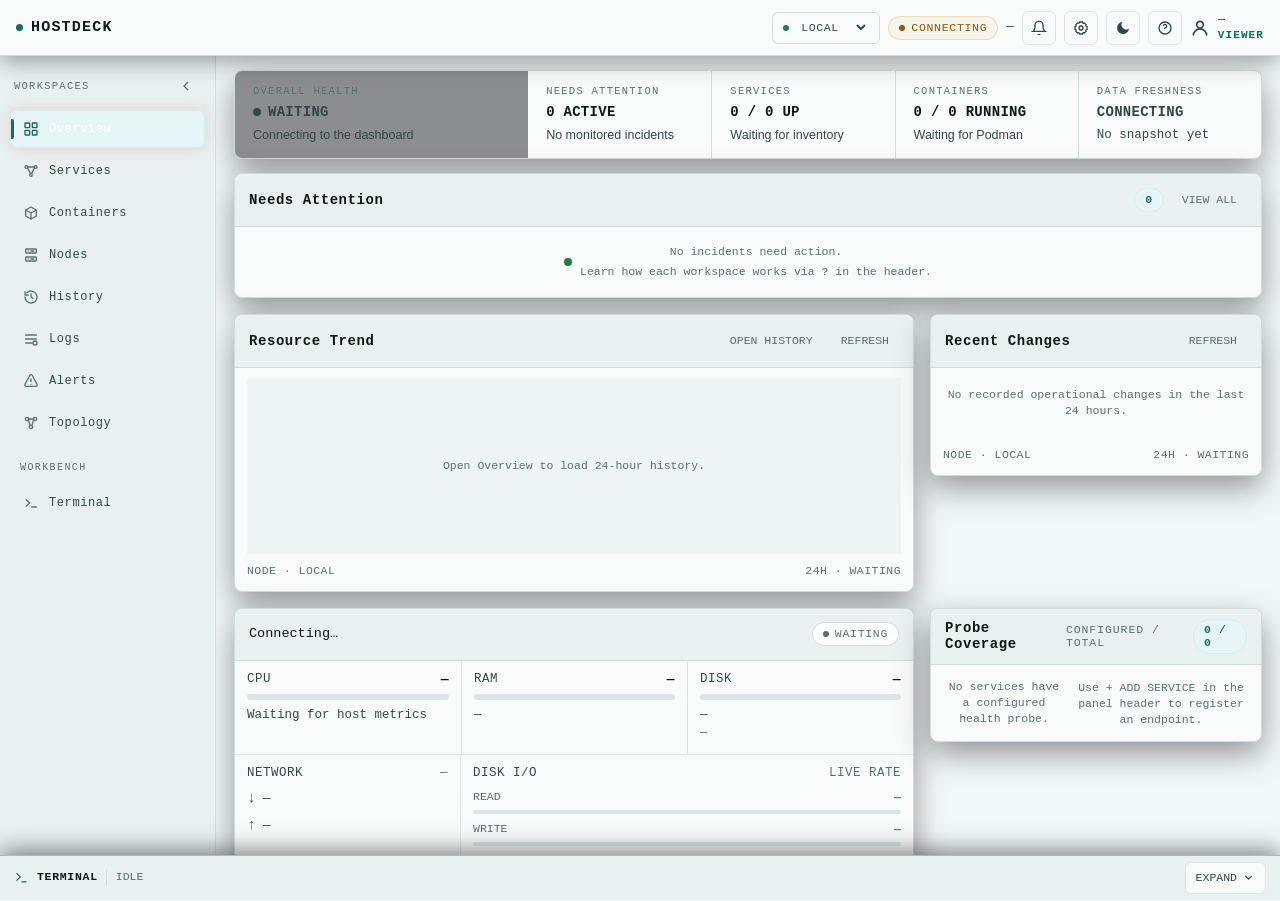
==== commit 5663eb55: "feat(dash): container inspect dialog + mobile terminal quick keys - index.html: container-inspect-di" ====
--- a/static/index.html
+++ b/static/index.html
@@ -568,6 +568,14 @@
         </div>
       </header>
       <div id="terminal-body" class="terminal-body">
+        <div id="terminal-mobile-keys" class="terminal-mobile-keys" aria-label="Terminal mobile quick keys">
+          <button type="button" class="terminal-key-btn" data-key="ESC">ESC</button>
+          <button type="button" class="terminal-key-btn" data-key="TAB">TAB</button>
+          <button type="button" class="terminal-key-btn" data-key="CTRL_C">CTRL+C</button>
+          <button type="button" class="terminal-key-btn" data-key="UP">▲</button>
+          <button type="button" class="terminal-key-btn" data-key="DOWN">▼</button>
+          <button type="button" class="terminal-key-btn" data-key="CLEAR">CLEAR</button>
+        </div>
         <div id="terminal" class="terminal" aria-label="Host and container terminal"></div>
         <section id="log-viewer" class="log-viewer" aria-label="Container logs" hidden>
           <div class="log-viewer-toolbar">
@@ -601,6 +609,76 @@
       <p id="service-form-error" class="form-error" role="alert" hidden></p>
       <footer><button class="button button-ghost" type="button" data-dialog-close>CANCEL</button><button id="service-form-submit" class="button button-primary" type="submit">ADD SERVICE</button></footer>
     </form>
+  </dialog>
+
+  <dialog id="container-inspect-dialog" class="modal modal-wide" aria-labelledby="container-inspect-title">
+    <div class="modal-form inspect-dialog-content">
+      <header class="inspect-header">
+        <div>
+          <div class="inspect-title-row">
+            <h2 id="container-inspect-title">Container Inspect</h2>
+            <span id="inspect-status-badge" class="badge">RUNNING</span>
+          </div>
+          <p id="inspect-image-label" class="mono text-muted"></p>
+        </div>
+        <button class="icon-button" type="button" data-dialog-close aria-label="Close dialog">×</button>
+      </header>
+
+      <div class="inspect-nav-tabs" role="tablist">
+        <button type="button" class="inspect-tab is-active" data-tab="networking" role="tab" aria-selected="true">🔌 NETWORKING</button>
+        <button type="button" class="inspect-tab" data-tab="mounts" role="tab" aria-selected="false">📁 MOUNTS</button>
+        <button type="button" class="inspect-tab" data-tab="env" role="tab" aria-selected="false">🔑 ENVIRONMENT</button>
+        <button type="button" class="inspect-tab" data-tab="controls" role="tab" aria-selected="false">⚙️ CONTROLS</button>
+      </div>
+
+      <div class="inspect-body">
+        <div id="inspect-tab-networking" class="inspect-tab-pane is-active">
+          <div class="inspect-section">
+            <h4>IP ADDRESS & NETWORK</h4>
+            <div id="inspect-network-info" class="inspect-kv-grid"></div>
+          </div>
+          <div class="inspect-section">
+            <h4>PORT BINDINGS</h4>
+            <div id="inspect-ports-table" class="inspect-table-wrap"></div>
+          </div>
+        </div>
+
+        <div id="inspect-tab-mounts" class="inspect-tab-pane" hidden>
+          <div class="inspect-section">
+            <h4>VOLUME MOUNTS</h4>
+            <div id="inspect-mounts-table" class="inspect-table-wrap"></div>
+          </div>
+        </div>
+
+        <div id="inspect-tab-env" class="inspect-tab-pane" hidden>
+          <div class="inspect-section">
+            <div class="inspect-section-head">
+              <h4>ENVIRONMENT VARIABLES</h4>
+              <button id="inspect-reveal-all-btn" type="button" class="button button-ghost button-small">👁️ REVEAL ALL SECRETS</button>
+            </div>
+            <div id="inspect-env-table" class="inspect-table-wrap"></div>
+          </div>
+        </div>
+
+        <div id="inspect-tab-controls" class="inspect-tab-pane" hidden>
+          <div class="inspect-section">
+            <h4>EXECUTION CONFIGURATION</h4>
+            <div id="inspect-exec-info" class="inspect-kv-grid"></div>
+          </div>
+          <div class="inspect-section inspect-actions-section">
+            <h4>QUICK ACTIONS</h4>
+            <div class="inspect-actions-row">
+              <button id="inspect-action-restart" type="button" class="button button-secondary">🔄 RESTART CONTAINER</button>
+              <button id="inspect-action-stop" type="button" class="button button-danger">⏹️ STOP CONTAINER</button>
+            </div>
+          </div>
+        </div>
+      </div>
+
+      <footer>
+        <button class="button button-ghost" type="button" data-dialog-close>CLOSE</button>
+      </footer>
+    </div>
   </dialog>
 
   <dialog id="delete-dialog" class="modal modal-small" aria-labelledby="delete-dialog-title">
--- a/static/css/style.css
+++ b/static/css/style.css
@@ -81,9 +81,7 @@
   gap: var(--space-md);
   padding: 0 var(--space-md);
   border-bottom: 1px solid var(--border);
-  background: rgba(5, 7, 10, 0.88);
-  backdrop-filter: blur(20px);
-  -webkit-backdrop-filter: blur(20px);
+  background: var(--bg-surface);
   box-shadow: 0 4px 24px rgba(0, 0, 0, 0.4);
   overflow: hidden;
 }
@@ -646,11 +644,9 @@
   border-radius: var(--radius-lg);
   color: var(--text-primary);
   background: var(--bg-overlay);
-  backdrop-filter: blur(20px);
-  -webkit-backdrop-filter: blur(20px);
   box-shadow: 0 24px 64px rgba(0, 0, 0, 0.7);
 }
-.modal::backdrop { background: rgba(0, 0, 0, 0.75); backdrop-filter: blur(8px); }
+.modal::backdrop { background: rgba(0, 0, 0, 0.82); }
 .modal-small { width: min(430px, calc(100vw - 24px)); }
 .modal-wide { width: min(1040px, calc(100vw - 24px)); }
 .modal-form { padding: var(--space-md); }
@@ -1098,4 +1094,191 @@
 
 @media (max-width: 899px) { .workspace-nodes { grid-template-columns: minmax(0, 1fr) !important; } .topology-visual-layout { grid-template-columns: minmax(0, 1fr); } .topology-dependency-tree { max-height: 260px; border-top: 1px solid var(--border-subtle); border-left: 0; } .topology-form { grid-template-columns: repeat(2, minmax(0, 1fr)); } .topology-form .button { grid-column: span 2; } .topology-edge-item .text-button { min-height: 44px; } }
 @media (max-width: 599px) { .slo-list { grid-template-columns: minmax(0, 1fr); } .nodes-workspace-grid { grid-template-columns: minmax(0, 1fr); padding: 8px; } .topology-form, .operations-event-form { grid-template-columns: minmax(0, 1fr); } .topology-form .button { grid-column: auto; min-height: 44px; } .timeline-list { grid-template-columns: minmax(0, 1fr); } .topology-scroll-hint { display: block; } }
-@media (max-width: 599px) { .widget-menu-trigger { min-width: 44px; min-height: 44px; } }
+@media (max-width: 480px) { .panel-header { padding: 8px 10px; gap: 6px; } }
+
+/* Container Inspect Dialog & Drawer */
+.inspect-dialog-content {
+  display: flex;
+  flex-direction: column;
+  max-height: 85vh;
+  gap: 12px;
+}
+.inspect-header {
+  display: flex;
+  justify-content: space-between;
+  align-items: flex-start;
+  padding-bottom: 10px;
+  border-bottom: 1px solid var(--border-subtle);
+}
+.inspect-title-row {
+  display: flex;
+  align-items: center;
+  gap: 10px;
+}
+.inspect-title-row h2 {
+  margin: 0;
+  font-size: 1.25rem;
+}
+#inspect-image-label {
+  margin: 4px 0 0;
+  font-size: 11.5px;
+}
+.inspect-nav-tabs {
+  display: flex;
+  gap: 6px;
+  border-bottom: 1px solid var(--border-subtle);
+  padding-bottom: 6px;
+  overflow-x: auto;
+}
+.inspect-tab {
+  background: transparent;
+  border: 1px solid transparent;
+  color: var(--text-dim);
+  font: 600 11px/1.4 var(--font-mono);
+  padding: 6px 12px;
+  border-radius: var(--radius-sm);
+  cursor: pointer;
+  white-space: nowrap;
+  transition: all var(--duration) var(--ease);
+}
+.inspect-tab:hover {
+  color: var(--text-primary);
+  background: var(--bg-card-hover);
+}
+.inspect-tab.is-active {
+  color: var(--accent);
+  background: var(--surface-selected);
+  border-color: var(--border-hover);
+}
+.inspect-body {
+  flex: 1;
+  overflow-y: auto;
+  min-height: 240px;
+  padding-right: 4px;
+}
+.inspect-section {
+  margin-bottom: 16px;
+}
+.inspect-section h4 {
+  font: 700 11px/1.3 var(--font-mono);
+  color: var(--text-dim);
+  letter-spacing: 0.08em;
+  margin: 0 0 8px;
+}
+.inspect-section-head {
+  display: flex;
+  justify-content: space-between;
+  align-items: center;
+  margin-bottom: 8px;
+}
+.inspect-section-head h4 {
+  margin: 0;
+}
+.inspect-kv-grid {
+  display: grid;
+  gap: 6px;
+  background: var(--bg-surface);
+  border: 1px solid var(--border-subtle);
+  border-radius: var(--radius-sm);
+  padding: 10px 12px;
+}
+.inspect-kv-row {
+  display: flex;
+  justify-content: space-between;
+  gap: 12px;
+  font-size: 12px;
+}
+.inspect-kv-row .k {
+  color: var(--text-dim);
+  font-weight: 500;
+}
+.inspect-kv-row .v {
+  color: var(--text-primary);
+  text-align: right;
+  word-break: break-all;
+}
+.inspect-table-wrap {
+  overflow-x: auto;
+  border: 1px solid var(--border-subtle);
+  border-radius: var(--radius-sm);
+  background: var(--bg-surface);
+}
+.inspect-table {
+  width: 100%;
+  border-collapse: collapse;
+  font-size: 12px;
+  text-align: left;
+}
+.inspect-table th {
+  background: color-mix(in srgb, var(--bg-surface) 80%, var(--bg-deep) 20%);
+  color: var(--text-dim);
+  font: 600 10.5px/1.3 var(--font-mono);
+  letter-spacing: 0.05em;
+  padding: 8px 12px;
+  border-bottom: 1px solid var(--border-subtle);
+}
+.inspect-table td {
+  padding: 8px 12px;
+  border-bottom: 1px solid var(--border-subtle);
+  color: var(--text-secondary);
+}
+.inspect-table tr:last-child td {
+  border-bottom: none;
+}
+.inspect-secret-val {
+  letter-spacing: 2px;
+  color: var(--yellow);
+}
+.inspect-actions-section {
+  margin-top: 20px;
+  padding-top: 14px;
+  border-top: 1px dashed var(--border-subtle);
+}
+.inspect-actions-row {
+  display: flex;
+  gap: 12px;
+  flex-wrap: wrap;
+}
+
+/* Mobile Terminal Quick Keys Toolbar */
+.terminal-mobile-keys {
+  display: none;
+  background: var(--bg-deep);
+  border-bottom: 1px solid var(--border-subtle);
+  padding: 4px 8px;
+  gap: 6px;
+  overflow-x: auto;
+  -webkit-overflow-scrolling: touch;
+}
+.terminal-key-btn {
+  background: var(--bg-surface);
+  border: 1px solid var(--border);
+  color: var(--text-secondary);
+  font: 600 11px/1 var(--font-mono);
+  padding: 8px 12px;
+  min-height: 36px;
+  border-radius: var(--radius-sm);
+  cursor: pointer;
+  touch-action: manipulation;
+  user-select: none;
+  white-space: nowrap;
+}
+.terminal-key-btn:active {
+  background: var(--accent);
+  color: var(--text-inverse);
+  border-color: var(--accent);
+}
+
+@media (max-width: 899px) {
+  .terminal-mobile-keys {
+    display: flex;
+  }
+  #container-inspect-dialog {
+    width: 95vw;
+    max-width: 95vw;
+    margin: auto auto 0 auto;
+    border-bottom-left-radius: 0;
+    border-bottom-right-radius: 0;
+  }
+}
+
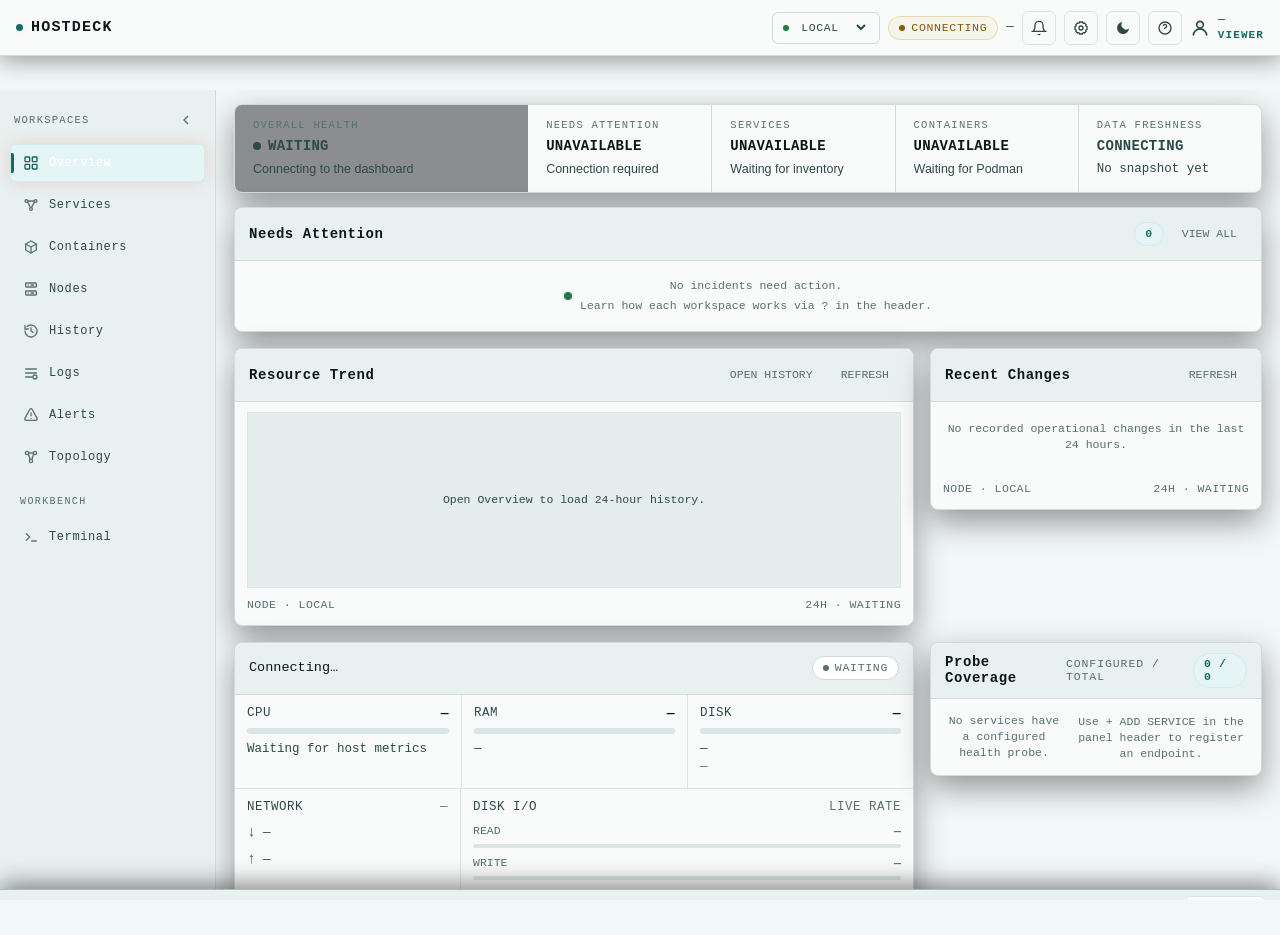
==== commit bc49cb00: "fix(site+static): AI-slop purge + mobile responsive + Kage alignment Landing fixes: - Mobile: remove" ====
--- a/static/index.html
+++ b/static/index.html
@@ -130,17 +130,17 @@
         </div>
         <button id="overview-attention-kpi" class="health-cell health-cell-action" type="button" aria-label="Open active alerts">
           <span class="health-label">NEEDS ATTENTION</span>
-          <strong id="overview-attention-total" class="health-value mono">0 ACTIVE</strong>
-          <span id="overview-attention-detail" class="health-detail">No monitored incidents</span>
+          <strong id="overview-attention-total" class="health-value mono">UNAVAILABLE</strong>
+          <span id="overview-attention-detail" class="health-detail">Connection required</span>
         </button>
         <button id="overview-services-kpi" class="health-cell health-cell-action" type="button" aria-label="Open services inventory">
           <span class="health-label">SERVICES</span>
-          <strong id="overview-services" class="health-value mono">0 / 0 UP</strong>
+          <strong id="overview-services" class="health-value mono">UNAVAILABLE</strong>
           <span id="overview-services-detail" class="health-detail">Waiting for inventory</span>
         </button>
         <button id="overview-containers-kpi" class="health-cell health-cell-action" type="button" aria-label="Open containers inventory">
           <span class="health-label">CONTAINERS</span>
-          <strong id="overview-containers" class="health-value mono">0 / 0 RUNNING</strong>
+          <strong id="overview-containers" class="health-value mono">UNAVAILABLE</strong>
           <span id="overview-containers-detail" class="health-detail">Waiting for Podman</span>
         </button>
         <div class="health-cell">
@@ -625,10 +625,10 @@
       </header>
 
       <div class="inspect-nav-tabs" role="tablist">
-        <button type="button" class="inspect-tab is-active" data-tab="networking" role="tab" aria-selected="true">🔌 NETWORKING</button>
-        <button type="button" class="inspect-tab" data-tab="mounts" role="tab" aria-selected="false">📁 MOUNTS</button>
-        <button type="button" class="inspect-tab" data-tab="env" role="tab" aria-selected="false">🔑 ENVIRONMENT</button>
-        <button type="button" class="inspect-tab" data-tab="controls" role="tab" aria-selected="false">⚙️ CONTROLS</button>
+        <button type="button" class="inspect-tab is-active" data-tab="networking" role="tab" aria-selected="true"><svg class="inspect-tab-icon" viewBox="0 0 16 16" fill="none" stroke="currentColor" stroke-width="1.5" stroke-linecap="round" aria-hidden="true"><path d="M5 3v6a2 2 0 0 0 2 2h6M5 9l-3 3M8 5h5"/></svg> NETWORKING</button>
+        <button type="button" class="inspect-tab" data-tab="mounts" role="tab" aria-selected="false"><svg class="inspect-tab-icon" viewBox="0 0 16 16" fill="none" stroke="currentColor" stroke-width="1.5" stroke-linecap="round" aria-hidden="true"><path d="M2.5 3.5h11v9h-11zM2.5 6.5h11M8 3.5v9"/></svg> MOUNTS</button>
+        <button type="button" class="inspect-tab" data-tab="env" role="tab" aria-selected="false"><svg class="inspect-tab-icon" viewBox="0 0 16 16" fill="none" stroke="currentColor" stroke-width="1.5" stroke-linecap="round" aria-hidden="true"><circle cx="8" cy="8" r="5.5"/><path d="M8 2.5v11M2.5 8h11M4.2 4.2l7.6 7.6M11.8 4.2l-7.6 7.6"/></svg> ENVIRONMENT</button>
+        <button type="button" class="inspect-tab" data-tab="controls" role="tab" aria-selected="false"><svg class="inspect-tab-icon" viewBox="0 0 16 16" fill="none" stroke="currentColor" stroke-width="1.5" stroke-linecap="round" aria-hidden="true"><circle cx="8" cy="8" r="2"/><path d="M8 1.5v2M8 12.5v2M1.5 8h2M12.5 8h2M3.4 3.4l1.4 1.4M11.2 11.2l1.4 1.4M12.6 3.4l-1.4 1.4M4.8 11.2l-1.4 1.4"/></svg> CONTROLS</button>
       </div>
 
       <div class="inspect-body">
@@ -654,7 +654,7 @@
           <div class="inspect-section">
             <div class="inspect-section-head">
               <h4>ENVIRONMENT VARIABLES</h4>
-              <button id="inspect-reveal-all-btn" type="button" class="button button-ghost button-small">👁️ REVEAL ALL SECRETS</button>
+              <button id="inspect-reveal-all-btn" type="button" class="button button-ghost button-small"><svg class="inspect-btn-icon" viewBox="0 0 16 16" fill="none" stroke="currentColor" stroke-width="1.5" stroke-linecap="round" aria-hidden="true"><path d="M1.5 8s2.5-4 6.5-4 6.5 4 6.5 4-2.5 4-6.5 4S1.5 8 1.5 8Z"/><circle cx="8" cy="8" r="2"/></svg> REVEAL ALL SECRETS</button>
             </div>
             <div id="inspect-env-table" class="inspect-table-wrap"></div>
           </div>
@@ -668,8 +668,8 @@
           <div class="inspect-section inspect-actions-section">
             <h4>QUICK ACTIONS</h4>
             <div class="inspect-actions-row">
-              <button id="inspect-action-restart" type="button" class="button button-secondary">🔄 RESTART CONTAINER</button>
-              <button id="inspect-action-stop" type="button" class="button button-danger">⏹️ STOP CONTAINER</button>
+              <button id="inspect-action-restart" type="button" class="button button-secondary"><svg class="inspect-btn-icon" viewBox="0 0 16 16" fill="none" stroke="currentColor" stroke-width="1.5" stroke-linecap="round" aria-hidden="true"><path d="M13.5 8a5.5 5.5 0 1 1-1.6-3.9M13.5 2v3h-3"/></svg> RESTART CONTAINER</button>
+              <button id="inspect-action-stop" type="button" class="button button-danger"><svg class="inspect-btn-icon" viewBox="0 0 16 16" fill="none" stroke="currentColor" stroke-width="1.5" stroke-linecap="round" aria-hidden="true"><rect x="4" y="4" width="8" height="8" rx="1"/></svg> STOP CONTAINER</button>
             </div>
           </div>
         </div>
--- a/static/css/tokens.css
+++ b/static/css/tokens.css
@@ -47,17 +47,20 @@
   /* Semantic status colors */
   --green: #4dbb6d;         /* up — 7.92:1 */
   --green-soft: rgba(77, 187, 109, 0.12);
-  --yellow: #d7ad45;        /* warning — 9.12:1 */
+  --yellow: #d7ad45;        /* warning/gold — 9.12:1 */
   --yellow-soft: rgba(215, 173, 69, 0.12);
+  --gold: #c9a24a;          /* Kage gold — measurement, signal, progress */
+  --gold-soft: rgba(201, 162, 74, 0.12);
   --orange: #ff5a3c;        /* caution — ember */
   --red: #e5432c;           /* danger — vermilion */
   --red-soft: rgba(229, 67, 44, 0.12);
-  --info: #6a9ec2;          /* 6.67:1 */
+  --info: #6a9ec2;          /* 6.67:1 — DEPRECATED: use --gold for signals, --green for success */
 
   /* Luminous Glows */
   --glow-accent: 0 0 16px rgba(229, 67, 44, 0.18);
   --glow-emerald: 0 0 12px rgba(77, 187, 109, 0.2);
   --glow-amber: 0 0 12px rgba(215, 173, 69, 0.2);
+  --glow-gold: 0 0 12px rgba(201, 162, 74, 0.2);
 
   /* UI elements */
   --gray: #3a4540;
--- a/static/css/style.css
+++ b/static/css/style.css
@@ -42,29 +42,26 @@
 .skip-link { position: fixed; z-index: 1000; top: var(--space-sm); left: var(--space-sm); padding: var(--space-sm) var(--space-md); color: var(--text-inverse); background: var(--accent); transform: translateY(-180%); transition: transform var(--duration) var(--ease); }
 .skip-link:focus { transform: translateY(0); }
 
-.noscript-banner, .offline-banner {
-  position: fixed;
+.offline-banner {
   z-index: 150;
-  top: 64px;
-  left: 50%;
+  top: 0;
+  left: 0;
+  right: 0;
   display: flex;
-  width: min(460px, calc(100vw - 24px));
   min-height: 34px;
   align-items: center;
   justify-content: center;
   gap: var(--space-sm);
   padding: 7px var(--space-md);
-  border: 1px solid var(--accent-muted);
-  border-radius: var(--radius-sm);
+  border-bottom: 1px solid var(--accent-muted);
+  border-radius: 0;
   color: var(--text-warning);
   background: var(--bg-overlay);
   text-align: center;
   overflow-wrap: anywhere;
-  transform: translateX(-50%);
   font: 12.5px/1.4 var(--font-mono);
   letter-spacing: 0.03em;
 }
-.noscript-banner { top: var(--space-sm); }
 
 .status-dot, .pulse-dot { display: inline-block; width: 8px; height: 8px; flex: 0 0 8px; border-radius: 50%; background: currentColor; }
 .pulse-dot { color: var(--yellow); animation: pulse 1.4s ease-in-out infinite; }
@@ -168,7 +165,63 @@
 .user-copy span:first-child { max-width: 150px; overflow: hidden; color: var(--text-secondary); text-overflow: ellipsis; white-space: nowrap; font: 12px/1.3 var(--font-mono); }
 .user-copy span:last-child { color: var(--accent); font: 11px/1.3 var(--font-mono); letter-spacing: 0.1em; font-weight: 600; }
 
-.app-shell { display: grid; width: 100%; height: calc(100dvh - 56px); min-width: 0; min-height: 0; overflow: hidden; grid-template-columns: 216px minmax(0, 1fr); grid-template-rows: minmax(0, 1fr) auto; }
+.noscript-banner {
+  position: fixed;
+  z-index: 150;
+  top: 0;
+  left: 0;
+  right: 0;
+  display: flex;
+  min-height: 34px;
+  align-items: center;
+  justify-content: center;
+  gap: var(--space-sm);
+  padding: 7px var(--space-md);
+  border-bottom: 1px solid var(--red);
+  border-radius: 0;
+  color: var(--text-danger);
+  background: var(--bg-overlay);
+  text-align: center;
+  overflow-wrap: anywhere;
+  font: 12.5px/1.4 var(--font-mono);
+  letter-spacing: 0.03em;
+}
+
+.offline-banner {
+  position: fixed;
+  z-index: 150;
+  top: 0;
+  left: 0;
+  right: 0;
+  display: flex;
+  min-height: 34px;
+  align-items: center;
+  justify-content: center;
+  gap: var(--space-sm);
+  padding: 7px var(--space-md);
+  border-bottom: 1px solid var(--accent-muted);
+  border-radius: 0;
+  color: var(--text-warning);
+  background: var(--bg-overlay);
+  text-align: center;
+  overflow-wrap: anywhere;
+  font: 12.5px/1.4 var(--font-mono);
+  letter-spacing: 0.03em;
+}
+
+.app-shell {
+  position: relative;
+  z-index: 80;
+  display: grid;
+  width: 100%;
+  height: calc(100dvh - 56px);
+  min-width: 0;
+  min-height: 0;
+  overflow: hidden;
+  grid-template-columns: 216px minmax(0, 1fr);
+  grid-template-rows: minmax(0, 1fr) auto;
+  margin-top: 34px;
+}
 .dashboard-grid { display: block; width: 100%; min-width: 0; min-height: 0; padding: 14px 18px; overflow-x: clip; overflow-y: auto; scrollbar-color: var(--scroll-thumb) var(--scroll-track); transition: opacity var(--duration); grid-column: 2; grid-row: 1; }
 .dashboard-workspace { display: grid; min-width: 0; min-height: 100%; align-content: start; gap: 14px; }
 .dashboard-workspace:not(.workspace-overview) { grid-template-columns: minmax(0, 1fr); }
@@ -221,7 +274,7 @@
   font: 12px/1.2 var(--font-mono);
   letter-spacing: 0.05em;
   cursor: pointer;
-  transition: all var(--duration) var(--ease);
+  transition: color, background-color, border-color, opacity var(--duration) var(--ease);
   position: relative;
 }
 .workspace-nav-item svg { width: 16px; height: 16px; flex: 0 0 16px; opacity: 0.75; transition: opacity var(--duration); }
@@ -328,8 +381,8 @@
 .overview-trend { overflow: hidden; }
 .overview-trend-chart-wrap { position: relative; height: 176px; min-height: 176px; overflow: hidden; margin: 10px 12px 0; }
 .overview-trend-chart-wrap canvas { width: 100% !important; height: 176px !important; }
-.overview-trend-status { position: absolute; inset: 0; display: grid; place-items: center; padding: 12px; color: var(--text-dim); background: var(--bg-overlay); text-align: center; font: 11.5px/1.4 var(--font-mono); }
-.overview-trend-status[data-level="error"] { color: var(--text-danger); }
+.overview-trend-status { position: absolute; inset: 0; display: grid; place-items: center; padding: 12px; color: var(--text-secondary); background: var(--bg-recess); text-align: center; font: 11.5px/1.4 var(--font-mono); border: 1px solid var(--border-subtle); }
+.overview-trend-status[data-level="error"] { color: var(--vermilion); background: color-mix(in srgb, var(--vermilion) 12%, var(--bg-recess)); border-color: color-mix(in srgb, var(--vermilion) 40%, var(--border-subtle)); }
 .overview-trend-footer { display: flex; min-width: 0; justify-content: space-between; gap: 8px; padding: 9px 12px 11px; color: var(--text-dim); font-size: 11.5px; letter-spacing: 0.04em; }
 .overview-trend-footer > span { min-width: 0; overflow: hidden; text-overflow: ellipsis; white-space: nowrap; }
 .overview-content-widget { overflow: hidden; }
@@ -472,12 +525,39 @@
 /* Overview carries a dedicated 24-hour chart, so its snapshot stays transactional rather than repeating sparklines. */
 .workspace-overview .sparkline { display: none !important; }
 
-@media (min-width: 1160px), (min-width: 560px) and (max-width: 899px) {
+/* Mobile-first: single column for <560px */
+.workspace-overview .system-panel { display: grid; grid-template-columns: minmax(0, 1fr); }
+.workspace-overview .system-panel > .panel-header,
+.workspace-overview .system-panel > .system-footer { grid-column: 1 / -1; }
+.workspace-overview .system-panel > .metric-block { min-width: 0; padding: 10px 12px 12px; border-bottom: 1px solid var(--border-subtle); }
+.workspace-overview .system-panel > .metric-block + .metric-block { border-top: 1px solid var(--border-subtle); border-left: 0; }
+.workspace-overview .system-panel > .network-block { min-width: 0; padding: 10px 12px 12px; border-bottom: 1px solid var(--border-subtle); }
+.workspace-overview .system-panel > .disk-io-block { grid-column: 1 / -1; min-width: 0; margin: 0; padding: 10px 12px 12px; border-top: 1px solid var(--border-subtle); border-bottom: 1px solid var(--border-subtle); }
+.workspace-overview .system-panel > .system-footer { margin: 0; padding: 11px 12px 12px; border-top: 0; }
+.workspace-overview .system-panel .network-values { grid-template-columns: minmax(0, 1fr); gap: 5px; margin-top: 6px; }
+.workspace-overview .system-panel .network-values > span { overflow: hidden; text-overflow: ellipsis; white-space: nowrap; }
+
+/* Tablet ≥560px: 3-column grid for metrics */
+@media (min-width: 560px) and (max-width: 899px) {
   .workspace-overview .system-panel { display: grid; grid-template-columns: repeat(3, minmax(0, 1fr)); }
   .workspace-overview .system-panel > .panel-header,
   .workspace-overview .system-panel > .system-footer { grid-column: 1 / -1; }
-  .workspace-overview .system-panel > .metric-block { min-width: 0; padding: 10px 12px 12px; border-bottom: 1px solid var(--border-subtle); }
-  .workspace-overview .system-panel > .metric-block + .metric-block { border-left: 1px solid var(--border-subtle); }
+  .workspace-overview .system-panel > .metric-block { min-width: 0; padding: 10px 12px 12px; border-bottom: 1px solid var(--border-subtle); border-top: 0; }
+  .workspace-overview .system-panel > .metric-block + .metric-block { border-left: 1px solid var(--border-subtle); border-top: 0; }
+  .workspace-overview .system-panel > .network-block { min-width: 0; padding: 10px 12px 12px; border-bottom: 1px solid var(--border-subtle); border-right: 1px solid var(--border-subtle); }
+  .workspace-overview .system-panel > .disk-io-block { grid-column: span 2; min-width: 0; margin: 0; padding: 10px 12px 12px; border-top: 0; border-bottom: 1px solid var(--border-subtle); }
+  .workspace-overview .system-panel > .system-footer { margin: 0; padding: 11px 12px 12px; border-top: 0; }
+  .workspace-overview .system-panel .network-values { grid-template-columns: minmax(0, 1fr); gap: 5px; margin-top: 6px; }
+  .workspace-overview .system-panel .network-values > span { overflow: hidden; text-overflow: ellipsis; white-space: nowrap; }
+}
+
+/* Desktop ≥900px: full layout */
+@media (min-width: 900px) {
+  .workspace-overview .system-panel { display: grid; grid-template-columns: repeat(3, minmax(0, 1fr)); }
+  .workspace-overview .system-panel > .panel-header,
+  .workspace-overview .system-panel > .system-footer { grid-column: 1 / -1; }
+  .workspace-overview .system-panel > .metric-block { min-width: 0; padding: 10px 12px 12px; border-bottom: 1px solid var(--border-subtle); border-top: 0; }
+  .workspace-overview .system-panel > .metric-block + .metric-block { border-left: 1px solid var(--border-subtle); border-top: 0; }
   .workspace-overview .system-panel > .network-block { min-width: 0; padding: 10px 12px 12px; border-bottom: 1px solid var(--border-subtle); border-right: 1px solid var(--border-subtle); }
   .workspace-overview .system-panel > .disk-io-block { grid-column: span 2; min-width: 0; margin: 0; padding: 10px 12px 12px; border-top: 0; border-bottom: 1px solid var(--border-subtle); }
   .workspace-overview .system-panel > .system-footer { margin: 0; padding: 11px 12px 12px; border-top: 0; }
@@ -534,7 +614,7 @@
   border-radius: var(--radius-md);
   background: var(--bg-card);
   box-shadow: inset 0 1px 0 rgba(255, 255, 255, 0.04);
-  transition: all var(--duration) var(--ease);
+  transition: border-color, background-color var(--duration) var(--ease);
 }
 .container-item:hover {
   border-color: var(--border-hover);
@@ -568,7 +648,7 @@
   cursor: pointer;
   font: 11px/1.2 var(--font-mono);
   letter-spacing: 0.04em;
-  transition: all var(--duration) var(--ease);
+  transition: border-color, color, background-color, box-shadow var(--duration) var(--ease);
 }
 .container-action:hover:not(:disabled) { border-color: var(--accent-muted); color: var(--accent-hover); background: var(--accent-soft); box-shadow: var(--glow-accent); }
 .container-action-danger:hover:not(:disabled) { border-color: var(--red); color: var(--text-danger); background: var(--red-soft); }
@@ -581,7 +661,7 @@
 .skeleton-line { display: block; height: 13px; border-radius: var(--radius-sm); }
 .skeleton-line.short { width: 58%; }
 
-.button { display: inline-flex; min-height: 34px; align-items: center; justify-content: center; gap: 6px; padding: 6px 12px; border: 1px solid var(--border); border-radius: var(--radius-sm); color: var(--text-secondary); background: var(--bg-surface); cursor: pointer; font: 11.5px/1.2 var(--font-mono); transition: all var(--duration) var(--ease); }
+.button { display: inline-flex; min-height: 34px; align-items: center; justify-content: center; gap: 6px; padding: 6px 12px; border: 1px solid var(--border); border-radius: var(--radius-sm); color: var(--text-secondary); background: var(--bg-surface); cursor: pointer; font: 11.5px/1.2 var(--font-mono); transition: background-color, color, border-color, box-shadow var(--duration) var(--ease); }
 .button:hover:not(:disabled) { border-color: var(--border-hover); color: var(--text-primary); background: var(--bg-card-hover); }
 .button-primary { color: #ffffff; border-color: var(--accent); background: var(--accent); font-weight: 700; box-shadow: var(--glow-accent); }
 .button-primary:hover:not(:disabled) { border-color: var(--accent-hover); background: var(--accent-hover); }
@@ -600,7 +680,7 @@
 .terminal-heading > svg { width: 15px; height: 15px; color: var(--accent); }
 .terminal-heading > span:first-of-type { color: var(--text-primary); font-size: 11.5px; font-weight: 700; font-family: var(--font-mono); letter-spacing: 0.06em; }
 .terminal-session { max-width: 360px; overflow: hidden; padding-left: 9px; border-left: 1px solid var(--border); color: var(--text-dim); text-overflow: ellipsis; white-space: nowrap; font-size: 11.5px; font-family: var(--font-mono); }
-.terminal-button { display: inline-flex; min-height: 32px; align-items: center; gap: 5px; padding: 4px 10px; border: 1px solid var(--border-subtle); border-radius: var(--radius-sm); color: var(--text-secondary); background: var(--bg-surface); cursor: pointer; font: 11.5px/1.2 var(--font-mono); transition: all var(--duration) var(--ease); }
+.terminal-button { display: inline-flex; min-height: 32px; align-items: center; gap: 5px; padding: 4px 10px; border: 1px solid var(--border-subtle); border-radius: var(--radius-sm); color: var(--text-secondary); background: var(--bg-surface); cursor: pointer; font: 11.5px/1.2 var(--font-mono); transition: background-color, color, border-color, box-shadow var(--duration) var(--ease); }
 .terminal-button[hidden] { display: none; }
 .terminal-button:hover { border-color: var(--border-strong); color: var(--accent-hover); background: var(--accent-soft); }
 .terminal-host-button { border-color: var(--accent-muted); color: var(--accent-hover); background: var(--accent-soft); }
@@ -815,8 +895,8 @@
 
 @media (max-width: 899px) {
   :root { --terminal-height: 240px; }
-  .app-shell { grid-template-columns: minmax(0, 1fr); }
-  .dashboard-grid { grid-column: 1; grid-row: 1; padding: 10px; }
+  .app-shell { grid-template-columns: minmax(0, 1fr); margin-top: 34px; }
+  .dashboard-grid { grid-column: 1; grid-row: 1; padding: 10px 10px calc(var(--terminal-height) + 10px); }
   .dashboard-workspace { grid-template-columns: minmax(0, 1fr); gap: 10px; }
   .column-left, .column-center, .column-right { grid-column: 1; }
   .history-panel .panel-header { align-items: flex-start; flex-direction: column; }
@@ -992,7 +1072,7 @@
   border-radius: var(--radius-md);
   background: var(--bg-card);
   box-shadow: inset 0 1px 0 rgba(255, 255, 255, 0.04);
-  transition: all var(--duration) var(--ease);
+  transition: border-color, background-color var(--duration) var(--ease);
 }
 .slo-item:hover {
   border-color: var(--border-hover);
@@ -1045,7 +1125,7 @@
   box-shadow: inset 0 1px 0 rgba(255, 255, 255, 0.04);
   text-align: left;
   cursor: pointer;
-  transition: all var(--duration) var(--ease);
+  transition: border-color, background-color var(--duration) var(--ease);
 }
 .node-workspace-card:hover { border-color: var(--border-hover); background: var(--bg-card-hover); }
 .node-workspace-card[data-state="offline"] { opacity: 0.72; }
@@ -1096,6 +1176,18 @@
 @media (max-width: 599px) { .slo-list { grid-template-columns: minmax(0, 1fr); } .nodes-workspace-grid { grid-template-columns: minmax(0, 1fr); padding: 8px; } .topology-form, .operations-event-form { grid-template-columns: minmax(0, 1fr); } .topology-form .button { grid-column: auto; min-height: 44px; } .timeline-list { grid-template-columns: minmax(0, 1fr); } .topology-scroll-hint { display: block; } }
 @media (max-width: 480px) { .panel-header { padding: 8px 10px; gap: 6px; } }
 
+/* Mobile <560px: container list single column, centered cards */
+@media (max-width: 559px) {
+  .containers-list { max-height: none; padding: 8px; gap: 8px; }
+  .container-item { display: grid; grid-template-columns: minmax(0, 1fr); gap: 8px; padding: 12px; }
+  .container-heading { flex-direction: column; align-items: flex-start; gap: 4px; }
+  .container-name { font-size: 14px; }
+  .container-subtitle, .container-ports { white-space: normal; overflow-wrap: anywhere; }
+  .container-telemetry { grid-template-columns: repeat(2, minmax(0, 1fr)); }
+  .container-actions { grid-template-columns: repeat(2, minmax(0, 1fr)); }
+  .mini-metric > div:first-child { justify-content: space-between; }
+}
+
 /* Container Inspect Dialog & Drawer */
 .inspect-dialog-content {
   display: flex;
@@ -1131,6 +1223,9 @@
   overflow-x: auto;
 }
 .inspect-tab {
+  display: inline-flex;
+  align-items: center;
+  gap: 5px;
   background: transparent;
   border: 1px solid transparent;
   color: var(--text-dim);
@@ -1139,7 +1234,14 @@
   border-radius: var(--radius-sm);
   cursor: pointer;
   white-space: nowrap;
-  transition: all var(--duration) var(--ease);
+  transition: color, background-color, border-color var(--duration) var(--ease);
+}
+
+.inspect-tab-icon,
+.inspect-btn-icon {
+  width: 12px;
+  height: 12px;
+  flex-shrink: 0;
 }
 .inspect-tab:hover {
   color: var(--text-primary);
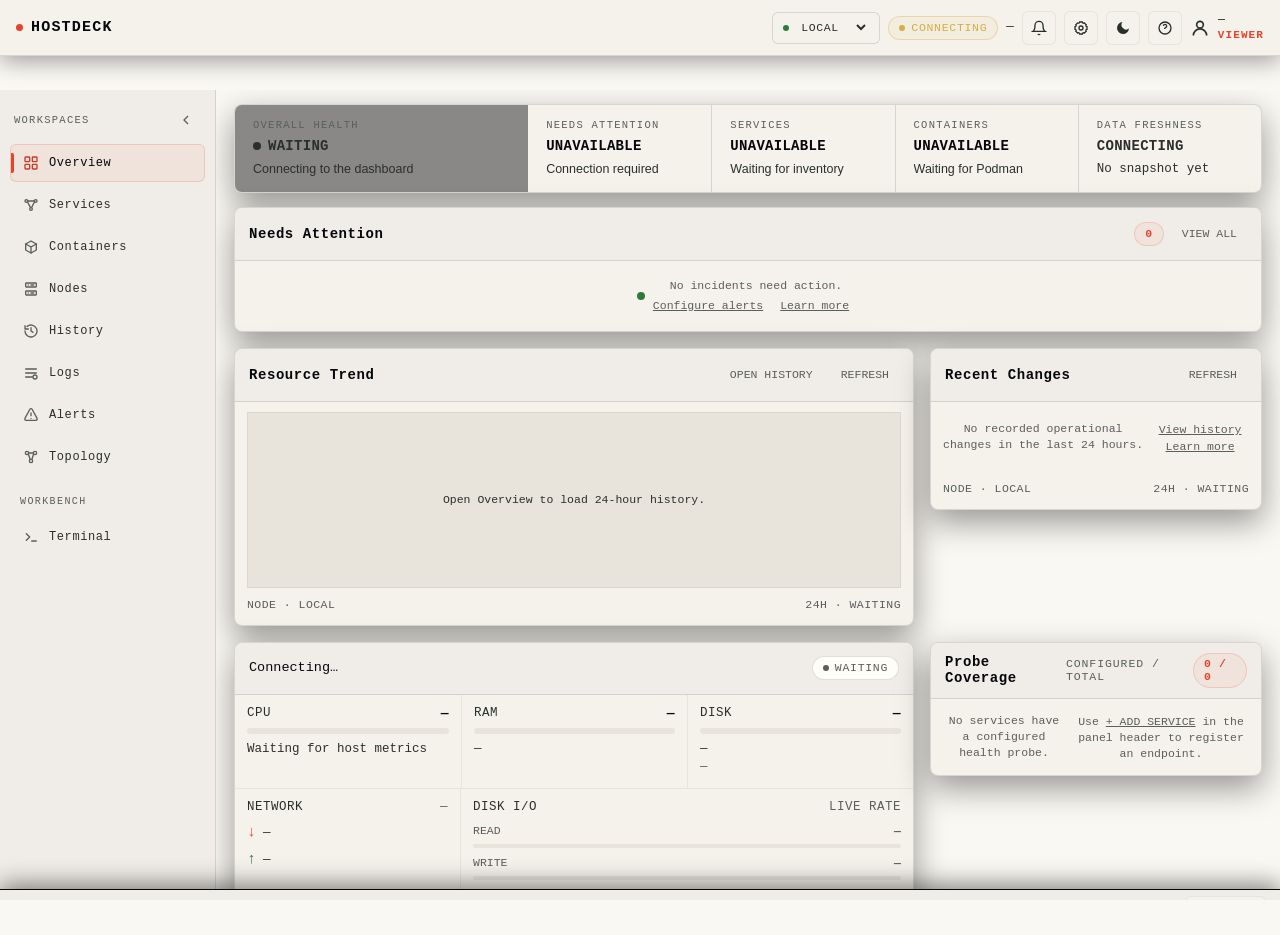
==== commit a31ff0cc: "feat(static): dashboard empty states with actionable CTAs 8 empty states fixed with primary/secondar" ====
--- a/static/index.html
+++ b/static/index.html
@@ -164,7 +164,7 @@
           <div id="overview-attention-list" class="overview-action-list" aria-label="Items requiring attention"></div>
           <div id="overview-attention-empty" class="overview-empty-state">
             <span class="status-dot" aria-hidden="true"></span>
-            <span>No incidents need action.<span class="empty-hint">Learn how each workspace works via ? in the header.</span></span>
+            <span>No incidents need action.<span class="empty-hint"><a class="btn btn-ghost btn-small" href="/alerts">Configure alerts</a> <a class="text-button" href="?">Learn more</a></span></span>
           </div>
         </section>
 
@@ -198,7 +198,7 @@
             </div>
           </header>
           <div id="overview-recent-changes-list" class="overview-action-list" aria-label="Recent operational changes"></div>
-          <div id="overview-recent-changes-empty" class="overview-empty-state">No recorded operational changes in the last 24 hours.</div>
+          <div id="overview-recent-changes-empty" class="overview-empty-state">No recorded operational changes in the last 24 hours.<span class="empty-hint"><a class="btn btn-ghost btn-small" href="/history">View history</a> <a class="text-button" href="#history">Learn more</a></span></div>
           <footer class="overview-trend-footer mono">
             <span id="overview-recent-changes-node">NODE · LOCAL</span>
             <span id="overview-recent-changes-status" role="status" aria-live="polite" aria-atomic="true">24H · WAITING</span>
@@ -275,36 +275,36 @@
             </div>
           </header>
           <div id="overview-service-pulse-list" class="overview-action-list"></div>
-          <div id="overview-service-pulse-empty" class="overview-empty-state">No services have a configured health probe.<span class="empty-hint">Use + ADD SERVICE in the panel header to register an endpoint.</span></div>
+          <div id="overview-service-pulse-empty" class="overview-empty-state">No services have a configured health probe.<span class="empty-hint">Use <a class="btn btn-primary btn-small" href="/services/add">+ ADD SERVICE</a> in the panel header to register an endpoint.</span></div>
         </section>
 
         <section id="overview-quick-launchpad" class="panel overview-widget overview-content-widget overview-quick-launchpad" data-widget-size="full" data-overview-widget="overview-quick-launchpad" aria-labelledby="overview-quick-launchpad-title" hidden>
           <header class="panel-header compact"><div><span class="panel-context mono">SHORTCUTS</span><h2 id="overview-quick-launchpad-title">Quick Launchpad</h2></div><div class="panel-actions"><span id="overview-launchpad-count" class="count-badge mono">0</span></div></header>
           <div id="overview-launchpad-list" class="launchpad-list" aria-label="Saved dashboard bookmarks"></div>
-          <div id="overview-launchpad-empty" class="overview-empty-state">No launchpad links configured.</div>
+          <div id="overview-launchpad-empty" class="overview-empty-state">No launchpad links configured.<span class="empty-hint"><a class="btn btn-ghost btn-small" href="/dashboards">Add shortcut</a> <a class="text-button" href="/dashboards/customize">Manage links</a></span></div>
         </section>
 
         <section id="overview-service-groups" class="panel overview-widget overview-content-widget overview-service-groups" data-widget-size="medium" data-overview-widget="overview-service-groups" aria-labelledby="overview-service-groups-title" hidden>
           <header class="panel-header compact"><div><span class="panel-context mono">INVENTORY</span><h2 id="overview-service-groups-title">Service Groups</h2></div><span id="overview-service-groups-count" class="count-badge mono">0</span></header>
           <div id="overview-service-groups-list" class="service-groups-list"></div>
-          <div id="overview-service-groups-empty" class="overview-empty-state">No service groups available.</div>
+          <div id="overview-service-groups-empty" class="overview-empty-state">No service groups available.<span class="empty-hint"><a class="btn btn-ghost btn-small" href="/service-groups/create">Create group</a> <a class="text-button" href="/service-groups/browse">Browse groups</a></span></div>
         </section>
 
         <section id="overview-top-containers" class="panel overview-widget overview-content-widget overview-top-containers" data-widget-size="medium" data-overview-widget="overview-top-containers" aria-labelledby="overview-top-containers-title" hidden>
           <header class="panel-header compact"><div><span class="panel-context mono">RUNTIME</span><h2 id="overview-top-containers-title">Top Containers</h2></div><div id="overview-top-containers-sort" class="segmented-control" role="group" aria-label="Container ranking"><button type="button" data-container-rank="cpu" aria-pressed="true">CPU</button><button type="button" data-container-rank="ram" aria-pressed="false">RAM</button><button type="button" data-container-rank="issues" aria-pressed="false">ISSUES</button></div></header>
           <div id="overview-top-containers-list" class="top-containers-list"></div>
-          <div id="overview-top-containers-empty" class="overview-empty-state">No containers reported.<span class="empty-hint">The node agent on the host reports them automatically; check that it is running.</span></div>
+          <div id="overview-top-containers-empty" class="overview-empty-state">No containers reported.<span class="empty-hint">The node agent on the host reports them automatically. <a class="btn btn-ghost btn-small" href="/containers/refresh">Refresh now</a> or <a class="text-button" href="/docs/containers">learn how</a>.</span></div>
         </section>
 
         <section id="overview-storage-pools" class="panel overview-widget overview-content-widget overview-storage-pools" data-widget-size="small" data-overview-widget="overview-storage-pools" aria-labelledby="overview-storage-pools-title" hidden>
           <header class="panel-header compact"><div><span class="panel-context mono">CAPACITY</span><h2 id="overview-storage-pools-title">Storage Pools</h2></div><span id="overview-storage-smart-status" class="panel-context mono" role="status" aria-live="polite">SMART UNAVAILABLE</span></header>
           <div id="overview-storage-pools-list" class="storage-pools-list"></div>
-          <div id="overview-storage-pools-empty" class="overview-empty-state">No disk data in the latest snapshot.</div>
+          <div id="overview-storage-pools-empty" class="overview-empty-state">No disk data in the latest snapshot.<span class="empty-hint"><a class="btn btn-ghost btn-small" href="/settings/node-agent">Configure node agent</a> <a class="text-button" href="/docs/storage">Learn more</a></span></div>
         </section>
 
         <section id="overview-operator-notes" class="panel overview-widget overview-content-widget overview-operator-notes" data-widget-size="small" data-overview-widget="overview-operator-notes" aria-labelledby="overview-operator-notes-title" hidden>
           <header class="panel-header compact"><div><span class="panel-context mono">HANDOFF</span><h2 id="overview-operator-notes-title">Operator Notes</h2></div><span id="overview-note-status" class="panel-context mono" role="status" aria-live="polite">NOT LOADED</span></header>
-          <label class="operator-note-field"><span class="visually-hidden">Shared operator note</span><textarea id="overview-operator-note-input" maxlength="4096" rows="5" placeholder="No note recorded."></textarea></label>
+          <label class="operator-note-field"><span class="visually-hidden">Shared operator note</span><textarea id="overview-operator-note-input" maxlength="4096" rows="5" placeholder="No note recorded."></textarea> <a class="text-button" href="#notes-guideline">Guidelines</a></span></label>
           <footer class="overview-trend-footer mono"><span id="overview-note-updated">SHARED NOTE</span><span id="overview-note-permission">READ ONLY</span></footer>
         </section>
       </div>
--- a/static/css/tokens.css
+++ b/static/css/tokens.css
@@ -102,52 +102,92 @@
 }
 
 .theme-light {
-  /* Light keeps the teal-charcoal identity without carrying dark-surface contrast. */
-  --bg-base: #f2f7f7;
-  --bg-deep: #e8f0f0;
-  --bg-surface: #f9fbfb;
-  --bg-card: #ffffff;
-  --bg-card-hover: #f4f8f8;
-  --bg-overlay: #eef4f4;
-  --bg-recess: #e4ecec;
-  --surface-muted: #eef4f4;
-  --surface-selected: #dbeef0;
-  --border: #d0dcdc;
-  --border-subtle: #dde6e6;
-  --border-hover: #9fcdd1;
-  --border-strong: #a8bcbc;
-  --text-primary: #0c1818;   /* 16.1:1 */
-  --text-secondary: #2e4848; /* 9.4:1 */
-  --text-dim: #587070;       /* 4.6:1 — AA trên mọi surface */
-  --text-inverse: #fffdf8;
-  --text-danger: #a83a3a;    /* 7.4:1 */
-  --text-warning: #8a5c1e;   /* 6.2:1 */
-  --accent: #166b62;         /* 5.5:1 */
-  --accent-hover: #156860;   /* 6.1:1 */
-  --accent-muted: #d0efec;
-  --accent-soft: #e5f4f5;
-  --green: #1f7a45;          /* 4.9:1 */
-  --green-soft: #e6f4ed;
-  --yellow: #875a0d;         /* 5.2:1 */
-  --yellow-soft: #f5eee5;
-  --orange: #9a5210;         /* 5.4:1 */
-  --red: #c03838;            /* 5.0:1 */
-  --red-soft: #f7eded;
-  --info: #2a6898;           /* 5.5:1 */
-  --gray: #8fa8a8;
-  --track: #dbe5e5;
-  --skeleton: #e2ebeb;
-  --skeleton-shine: #eef4f4;
-  --shadow: #000000;
-  --scroll-thumb: #9db1b1;
+  /* Light Kage palette — same design language as dark mode.
+     Base: warm paper (#faf8f3) + ink (#05070a) + vermilion (#e5432c) + gold (#c9a24a).
+     WCAG 2.1 AA ratios verified. */
+
+  /* Background surfaces — Stepped depth */
+  --bg-deep: #f0ede8;         /* paper-1 — void behind panels */
+  --bg-base: #faf8f3;         /* paper — main canvas */
+  --bg-surface: #f5f2ec;      /* elevated chassis / panels */
+  --bg-card: #fffdf8;         /* widget cards & telemetry cells */
+  --bg-card-hover: #f0ebe3;   /* card hover */
+  --bg-overlay: rgba(5, 7, 10, 0.06);
+  --bg-recess: #e8e4dc;       /* inset inputs, code blocks */
+  --surface-muted: #efeae2;
+  --surface-selected: rgba(229, 67, 44, 0.08);
+  --surface-selected-hover: rgba(229, 67, 44, 0.12);
+
+  /* Hairline semi-transparent borders */
+  --border: rgba(5, 7, 10, 0.12);
+  --border-subtle: rgba(5, 7, 10, 0.06);
+  --border-hover: rgba(5, 7, 10, 0.18);
+  --border-strong: rgba(5, 7, 10, 0.28);
+
+  /* Text typography */
+  --text-primary: #05070a;    /* ink — 18.5:1 */
+  --text-secondary: #2a2f2a;  /* ink-dim — 11.2:1 */
+  --text-dim: #5a5f5a;        /* muted — 6.2:1 */
+  --text-inverse: #faf8f3;
+  --text-danger: #e5432c;     /* vermilion — 5.8:1 */
+  --text-warning: #c9a24a;    /* gold — 6.1:1 */
+
+  /* Accent: vermilion — CTA buttons, important actions, alert status */
+  --accent: #e5432c;          /* vermilion — 5.8:1 on paper */
+  --accent-hover: #cc3a26;    /* vermilion-dark — 6.8:1 */
+  --accent-muted: rgba(229, 67, 44, 0.18);
+  --accent-soft: rgba(229, 67, 44, 0.06);
+
+  /* Semantic status colors */
+  --green: #2d7a3a;           /* up — 6.4:1 */
+  --green-soft: rgba(45, 122, 58, 0.08);
+  --gold: #b8862d;            /* Kage gold — measurement, signal, progress — 5.9:1 */
+  --gold-soft: rgba(184, 134, 45, 0.08);
+  --orange: #d45a2a;          /* caution — 5.5:1 */
+  --red: #e5432c;             /* danger — vermilion — 5.8:1 */
+  --red-soft: rgba(229, 67, 44, 0.08);
+  --info: #2d7a3a;            /* deprecated: use --gold for signals, --green for success */
+
+  /* Luminous Glows (kept for tokens, not consumed) */
+  --glow-accent: 0 0 16px rgba(229, 67, 44, 0.15);
+  --glow-emerald: 0 0 12px rgba(45, 122, 58, 0.15);
+  --glow-gold: 0 0 12px rgba(184, 134, 45, 0.15);
+
+  /* UI elements */
+  --gray: #8a8f8a;
+  --track: #e8e4dc;
+  --skeleton: #efeae2;
+  --skeleton-shine: #f5f2ec;
+  --shadow: rgba(5, 7, 10, 0.08);
+  --scroll-thumb: #d8d4cc;
   --scroll-track: transparent;
-  --terminal-background: #f9fbfb;
-  --terminal-foreground: #0c1818;
-  --terminal-cursor: #156860;
-  --terminal-selection: #cfe9e7;
-  --terminal-black: #0c1818;
-  --terminal-white: #f8f5ee;
-  --terminal-bright-black: #5c7070;
-  --terminal-blue: #2a6898;
-  --terminal-magenta: #8b5e8f;
+
+  /* Typography */
+  --font-sans: Inter, -apple-system, BlinkMacSystemFont, "Segoe UI", sans-serif;
+  --font-mono: "JetBrains Mono", "Fira Code", "Cascadia Code", Consolas, monospace;
+
+  /* Spacing */
+  --space-sm: 8px;
+  --space-md: 16px;
+
+  /* Radius */
+  --radius-sm: 6px;
+  --radius-md: 8px;
+  --radius-lg: 12px;
+
+  /* Timing */
+  --ease: cubic-bezier(0.2, 0, 0, 1);
+  --duration: 160ms;
+
+  /* Terminal */
+  --terminal-height: 220px;
+  --terminal-background: #05070a;
+  --terminal-foreground: #dfe7e0;
+  --terminal-cursor: #e5432c;
+  --terminal-selection: rgba(229, 67, 44, 0.2);
+  --terminal-black: #05070a;
+  --terminal-white: #dfe7e0;
+  --terminal-bright-black: #5c6a68;
+  --terminal-blue: #6a9ec2;
+  --terminal-magenta: #b08ab8;
 }
--- a/static/css/style.css
+++ b/static/css/style.css
@@ -103,7 +103,6 @@
   height: 7px;
   border-radius: 50%;
   background: var(--accent);
-  box-shadow: var(--glow-accent);
 }
 .header-status { display: flex; min-width: 0; align-items: center; gap: var(--space-sm); }
 .header-hostname { max-width: 180px; overflow: hidden; color: var(--text-secondary); text-overflow: ellipsis; white-space: nowrap; font: 12.5px/1.3 var(--font-mono); }
@@ -120,8 +119,8 @@
   background: var(--bg-surface);
   box-shadow: inset 0 1px 0 rgba(255, 255, 255, 0.04);
 }
-.node-switcher-dot { width: 6px; height: 6px; flex-basis: 6px; color: var(--green); border-radius: 50%; background: currentColor; box-shadow: var(--glow-emerald); }
-.node-switcher[data-online="false"] .node-switcher-dot { color: var(--red); box-shadow: var(--glow-accent); }
+.node-switcher-dot { width: 6px; height: 6px; flex-basis: 6px; color: var(--green); border-radius: 50%; background: currentColor; }
+.node-switcher[data-online="false"] .node-switcher-dot { color: var(--red); }
 .node-switcher[data-online="unknown"] .node-switcher-dot { color: var(--gray); box-shadow: none; }
 .node-switcher select { max-width: 176px; padding-right: 14px; border: 0; color: var(--text-secondary); background: transparent; outline: 0; font: 11.5px/1.2 var(--font-mono); letter-spacing: 0.05em; cursor: pointer; }
 .node-switcher select option { color: var(--text-primary); background: var(--bg-surface); }
@@ -142,10 +141,10 @@
   box-shadow: inset 0 1px 0 rgba(255, 255, 255, 0.04);
 }
 .connection-chip .status-dot, .badge .status-dot { width: 6px; height: 6px; flex-basis: 6px; }
-.connection-chip[data-state="online"] { color: var(--green); border-color: rgba(77, 187, 109, 0.35); background: rgba(77, 187, 109, 0.08); box-shadow: var(--glow-emerald); }
+.connection-chip[data-state="online"] { color: var(--green); border-color: rgba(77, 187, 109, 0.35); background: rgba(77, 187, 109, 0.08); }
 .connection-chip[data-state="connecting"], .connection-chip[data-state="partial"] { color: var(--yellow); border-color: rgba(215, 173, 69, 0.35); background: rgba(215, 173, 69, 0.08); }
-.connection-chip[data-state="offline"] { color: var(--red); border-color: rgba(229, 67, 44, 0.35); background: rgba(229, 67, 44, 0.08); box-shadow: var(--glow-accent); }
-.badge-demo { color: #ffffff; border-color: rgba(229, 67, 44, 0.4); background: var(--accent); font-weight: 700; box-shadow: var(--glow-accent); }
+.connection-chip[data-state="offline"] { color: var(--red); border-color: rgba(229, 67, 44, 0.35); background: rgba(229, 67, 44, 0.08); }
+.badge-demo { color: #ffffff; border-color: rgba(229, 67, 44, 0.4); background: var(--accent); font-weight: 700; }
 .badge-muted { color: var(--text-dim); }
 .badge-up { color: var(--green); border-color: rgba(77, 187, 109, 0.3); background: var(--green-soft); }
 .badge-down { color: var(--red); border-color: rgba(229, 67, 44, 0.3); background: var(--red-soft); }
@@ -153,7 +152,7 @@
 .count-badge { min-width: 24px; color: var(--accent); border-color: var(--accent-muted); background: var(--accent-soft); border-radius: 100px; font-weight: 600; }
 
 .icon-button { display: inline-grid; width: 34px; height: 34px; flex: 0 0 34px; place-items: center; border: 1px solid var(--border-subtle); border-radius: var(--radius-sm); color: var(--text-secondary); background: var(--bg-surface); cursor: pointer; transition: color var(--duration), background var(--duration), border-color var(--duration), box-shadow var(--duration); }
-.icon-button:hover { border-color: var(--border-strong); color: var(--accent-hover); background: var(--accent-soft); box-shadow: var(--glow-accent); }
+.icon-button:hover { border-color: var(--border-strong); color: var(--accent-hover); background: var(--accent-soft); }
 .icon-button:active { background: var(--surface-selected); }
 .icon-button svg { width: 16px; height: 16px; }
 .theme-icon-moon { display: none; }
@@ -282,9 +281,8 @@
 .workspace-nav-item:hover svg { opacity: 1; color: var(--accent-hover); }
 .workspace-nav-item.is-active, .workspace-nav-item[aria-current="page"] {
   border-color: var(--accent-muted);
-  color: #ffffff;
+  color: var(--text-primary);
   background: var(--accent-soft);
-  box-shadow: var(--glow-accent);
 }
 .workspace-nav-item.is-active svg, .workspace-nav-item[aria-current="page"] svg { opacity: 1; color: var(--accent-hover); }
 .workspace-nav-item.is-active::before, .workspace-nav-item[aria-current="page"]::before {
@@ -650,7 +648,7 @@
   letter-spacing: 0.04em;
   transition: border-color, color, background-color, box-shadow var(--duration) var(--ease);
 }
-.container-action:hover:not(:disabled) { border-color: var(--accent-muted); color: var(--accent-hover); background: var(--accent-soft); box-shadow: var(--glow-accent); }
+.container-action:hover:not(:disabled) { border-color: var(--accent-muted); color: var(--accent-hover); background: var(--accent-soft); }
 .container-action-danger:hover:not(:disabled) { border-color: var(--red); color: var(--text-danger); background: var(--red-soft); }
 .empty-state { display: grid; min-height: 128px; place-items: center; gap: 5px; padding: var(--space-md); color: var(--text-dim); text-align: center; font: 12.5px/1.4 var(--font-mono); }
 .empty-state strong { color: var(--text-secondary); }
@@ -661,9 +659,9 @@
 .skeleton-line { display: block; height: 13px; border-radius: var(--radius-sm); }
 .skeleton-line.short { width: 58%; }
 
-.button { display: inline-flex; min-height: 34px; align-items: center; justify-content: center; gap: 6px; padding: 6px 12px; border: 1px solid var(--border); border-radius: var(--radius-sm); color: var(--text-secondary); background: var(--bg-surface); cursor: pointer; font: 11.5px/1.2 var(--font-mono); transition: background-color, color, border-color, box-shadow var(--duration) var(--ease); }
+.button { display: inline-flex; min-height: 34px; align-items: center; justify-content: center; gap: 6px; padding: 6px 12px; border: 1px solid var(--border); border-radius: var(--radius-sm); color: var(--text-secondary); background: var(--bg-surface); cursor: pointer; font: 11.5px/1.2 var(--font-mono); transition: background-color, color, border-color var(--duration) var(--ease); }
 .button:hover:not(:disabled) { border-color: var(--border-hover); color: var(--text-primary); background: var(--bg-card-hover); }
-.button-primary { color: #ffffff; border-color: var(--accent); background: var(--accent); font-weight: 700; box-shadow: var(--glow-accent); }
+.button-primary { color: #ffffff; border-color: var(--accent); background: var(--accent); font-weight: 700; }
 .button-primary:hover:not(:disabled) { border-color: var(--accent-hover); background: var(--accent-hover); }
 .button-ghost { border-color: var(--border-strong); }
 .button-danger { border-color: var(--red); color: var(--text-primary); background: var(--red-soft); }
@@ -837,11 +835,11 @@
 .config-preview dl { display: grid; grid-template-columns: max-content minmax(0, 1fr); gap: 4px 10px; margin: 0; }
 .config-preview dt { color: var(--text-secondary); }
 .config-preview dd { min-width: 0; margin: 0; overflow-wrap: anywhere; }
-.context-menu { position: fixed; z-index: 300; display: grid; min-width: 160px; padding: 5px; border: 1px solid var(--border-strong); border-radius: var(--radius-sm); background: var(--bg-overlay); }
+.context-menu { position: fixed; z-index: 300; display: grid; min-width: 160px; padding: 5px; border: 1px solid var(--border-strong); border-radius: var(--radius-sm); background: var(--bg-card); }
 .context-menu button { min-height: 34px; padding: 7px 10px; border: 0; border-radius: var(--radius-sm); color: var(--text-secondary); background: transparent; text-align: left; cursor: pointer; font: 11.5px/1.3 var(--font-mono); }
 .context-menu button:hover, .context-menu button:focus-visible { color: var(--accent-hover); background: var(--accent-soft); outline: none; }
 .context-menu button.danger { color: var(--text-danger); }
-.widget-menu-popover { position: fixed; inset: auto; z-index: 500; min-width: 190px; margin: 0; padding: 8px; border: 1px solid var(--border-strong); border-radius: var(--radius-md); color: var(--text-secondary); background: var(--bg-overlay); box-shadow: 0 12px 32px rgba(0,0,0,.32); }
+.widget-menu-popover { position: fixed; inset: auto; z-index: 500; min-width: 190px; margin: 0; padding: 8px; border: 1px solid var(--border-strong); border-radius: var(--radius-md); color: var(--text-secondary); background: var(--bg-card); box-shadow: 0 12px 32px rgba(0,0,0,.18); }
 .widget-menu-popover::backdrop { background: transparent; }
 .widget-menu-title { padding: 4px 6px 8px; color: var(--text-primary); font: 700 11px/1.3 var(--font-mono); }
 .widget-menu-size { display: grid; grid-template-columns: repeat(3, minmax(0, 1fr)); gap: 4px; padding-bottom: 7px; border-bottom: 1px solid var(--border-subtle); }
@@ -896,7 +894,7 @@
 @media (max-width: 899px) {
   :root { --terminal-height: 240px; }
   .app-shell { grid-template-columns: minmax(0, 1fr); margin-top: 34px; }
-  .dashboard-grid { grid-column: 1; grid-row: 1; padding: 10px 10px calc(var(--terminal-height) + 10px); }
+  .dashboard-grid { grid-column: 1; grid-row: 1; padding: 10px calc(var(--terminal-height) + 6px); }
   .dashboard-workspace { grid-template-columns: minmax(0, 1fr); gap: 10px; }
   .column-left, .column-center, .column-right { grid-column: 1; }
   .history-panel .panel-header { align-items: flex-start; flex-direction: column; }
@@ -911,6 +909,31 @@
   .history-footer > span:nth-child(3) { grid-column: 1; }
   .history-footer > span:nth-child(4) { grid-column: 2; }
   .history-footer .text-button { grid-column: 3; grid-row: 1 / span 2; align-self: stretch; }
+
+@media (max-width: 899px) {
+  .header-status { flex-direction: column; gap: var(--space-sm); }
+  .user-chip { min-width: 0; min-height: 0; }
+  .user-copy { max-width: 100%; }
+  .user-copy span:first-child { max-width: 100%; white-space: normal; }
+  .user-copy span:last-child { text-align: center; }
+  .header-hostname { display: block; margin-top: var(--space-xs); }
+  .app-shell { grid-template-columns: minmax(0, 1fr); margin-top: 34px; }
+  .dashboard-grid { grid-column: 1; grid-row: 1; padding: 10px calc(var(--terminal-height) + 6px); }
+  .dashboard-workspace { grid-template-columns: minmax(0, 1fr); gap: 10px; }
+  .column-left, .column-center, .column-right { grid-column: 1; }
+  .history-panel .panel-header { align-items: flex-start; flex-direction: column; }
+  .history-toolbar, .history-controls { width: 100%; justify-content: flex-start; }
+  .inventory-filter-bar { align-items: flex-start; flex-direction: column; }
+  .inventory-filter-input { width: 100%; }
+  .inventory-filter { min-height: 36px; }
+  .history-chart-wrap, .history-chart-wrap canvas { height: 145px !important; }
+  .overview-trend-chart-wrap, .overview-trend-chart-wrap canvas { height: 160px !important; min-height: 160px; }
+  .history-footer { grid-template-columns: repeat(2, minmax(0, 1fr)) auto; }
+  .history-footer > span:nth-child(3) { grid-column: 1; }
+  .history-footer > span:nth-child(4) { grid-column: 2; }
+  .history-footer .text-button { grid-column: 3; grid-row: 1 / span 2; align-self: stretch; }
+  .alert-center-grid { grid-template-columns: minmax(0, 1fr); }
+}
   .alert-center-grid { grid-template-columns: minmax(0, 1fr); }
   .management-list { max-height: 320px; }
   .container-item { display: block; }
